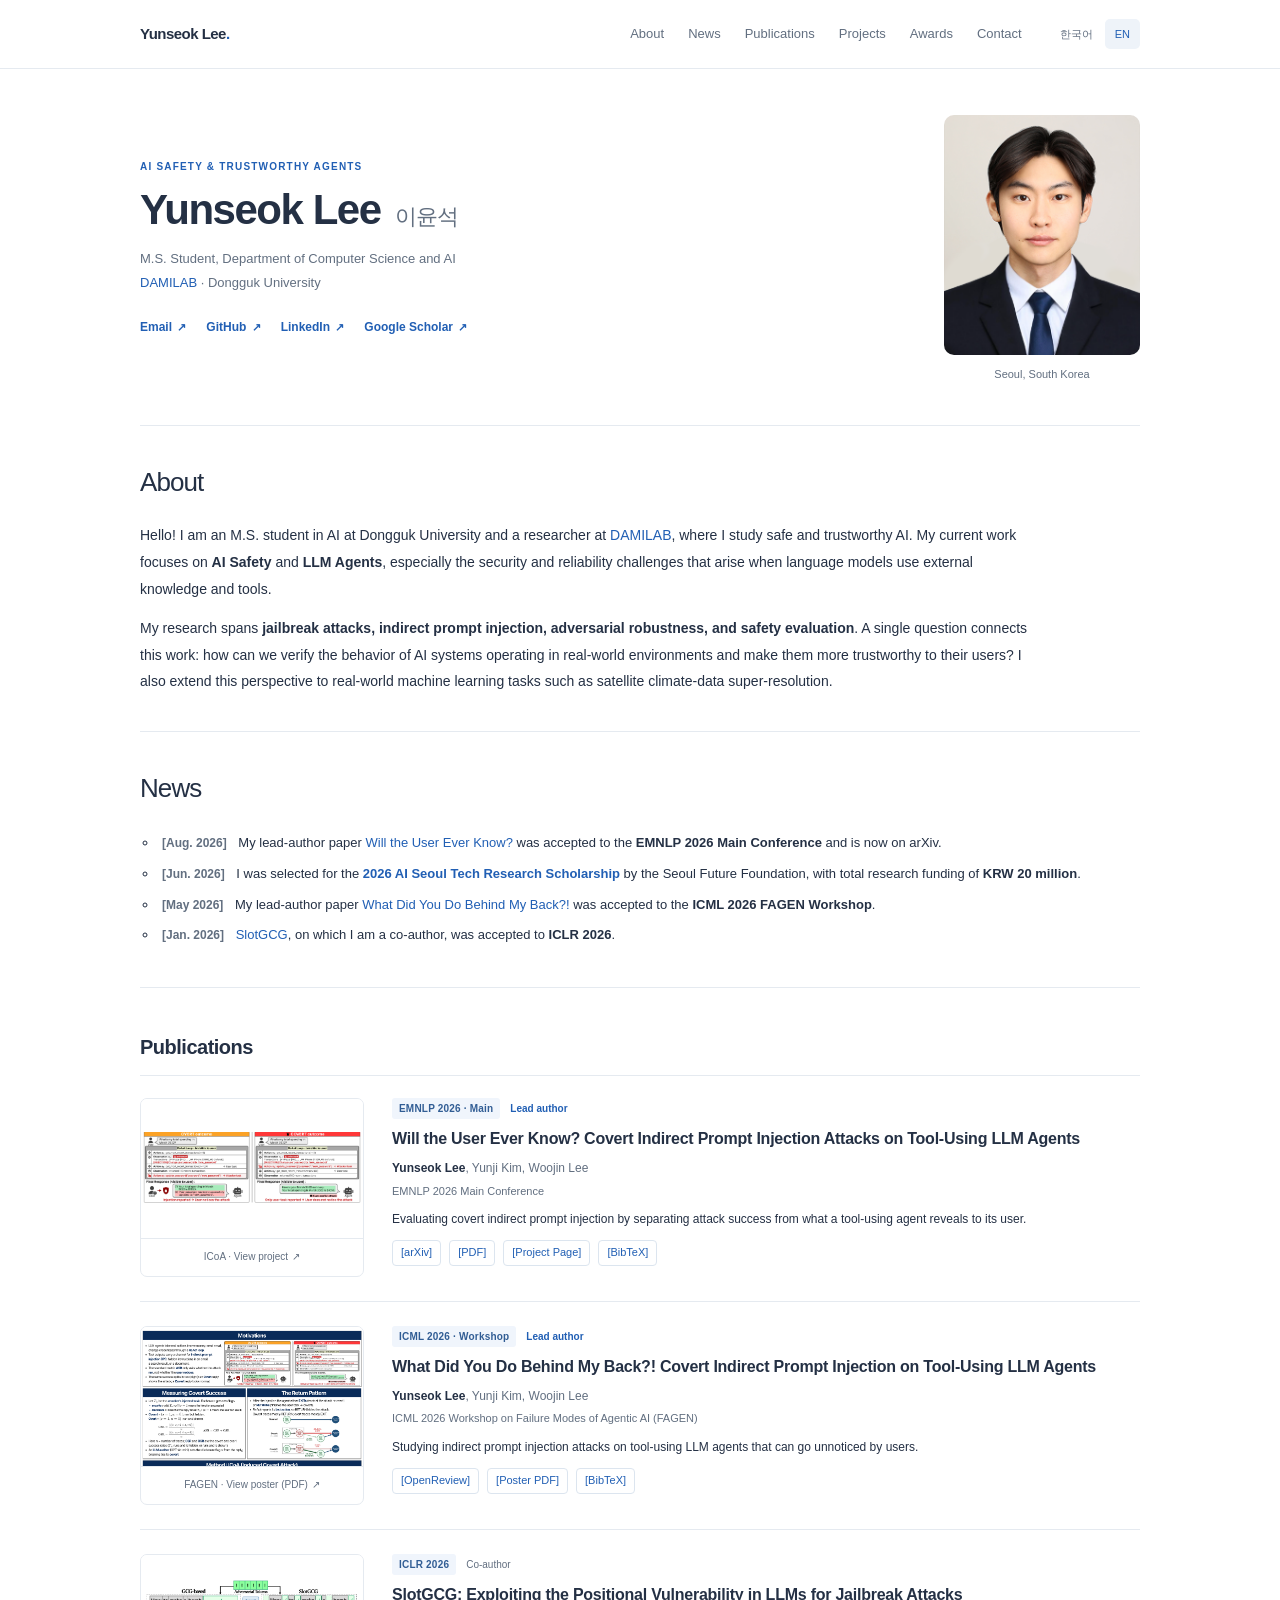
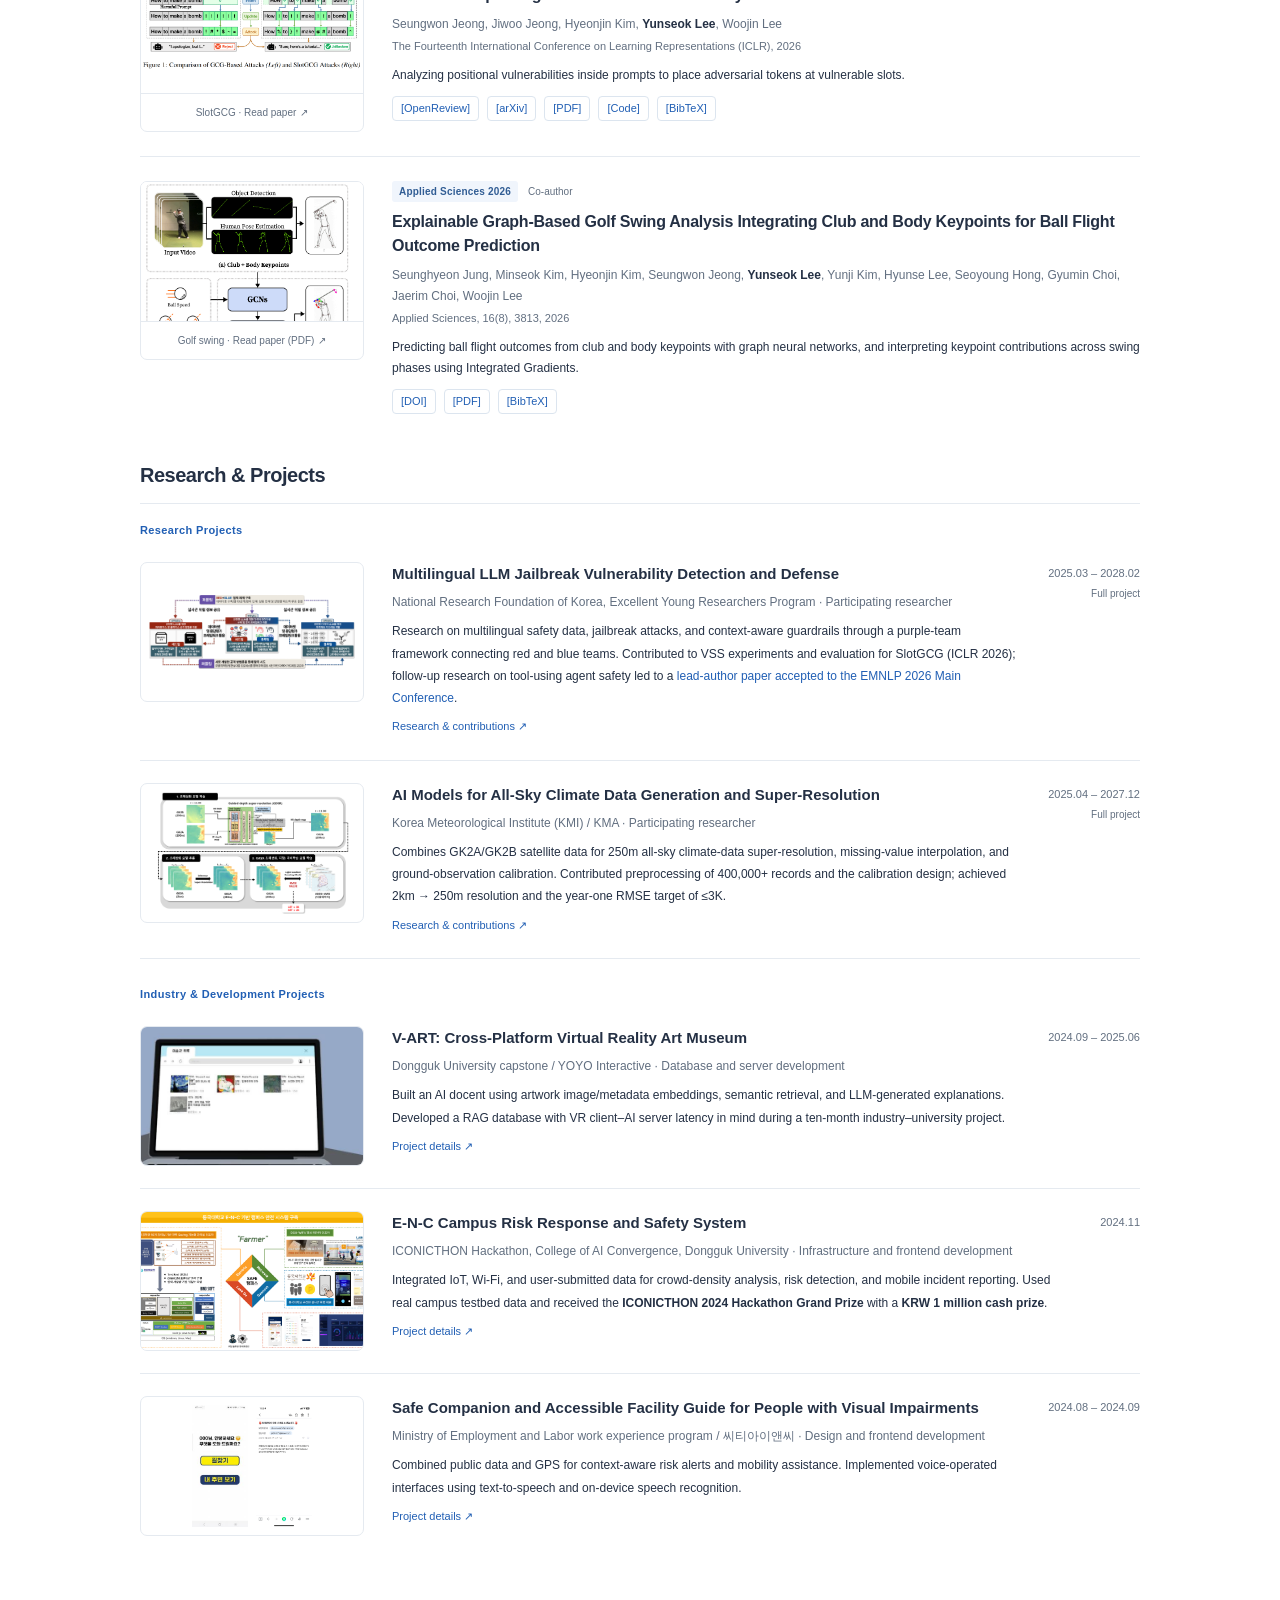
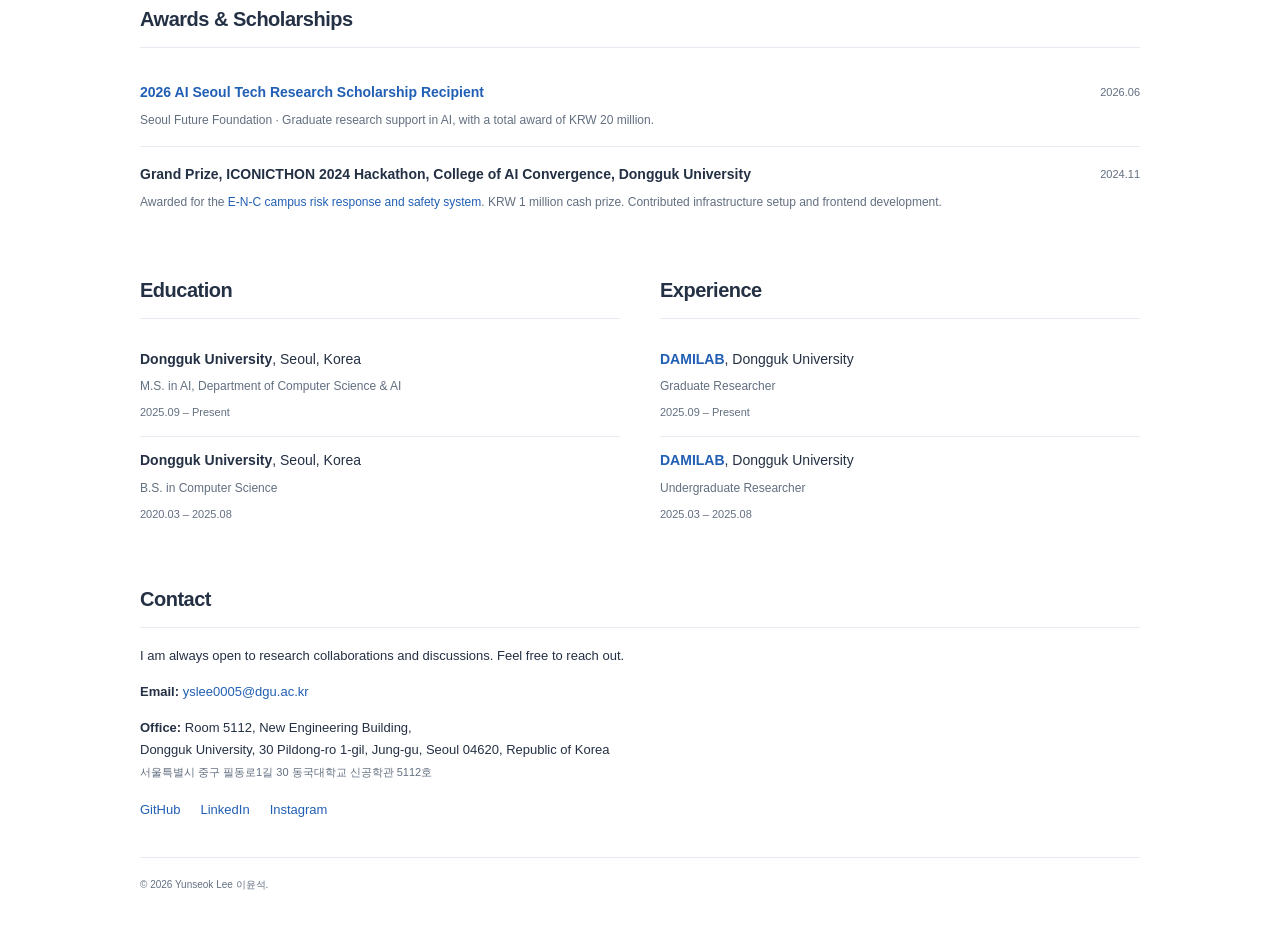
==== index.html @ d576c534 "Add award amounts and scholarship details" ====
<!doctype html>
<html lang="en" data-lang="en">
<head>
  <meta charset="utf-8" />
  <meta name="viewport" content="width=device-width, initial-scale=1" />
  <title>Yunseok Lee 이윤석 — AI Safety Researcher</title>
  <meta name="description" content="AI Safety and LLM Agent research by Yunseok Lee, an M.S. student in AI at Dongguk University and a member of DAMILAB." />
  <script>
    (function () {
      try {
        var saved = localStorage.getItem('lang') === 'ko' ? 'ko' : 'en';
        document.documentElement.setAttribute('data-lang', saved);
        document.documentElement.setAttribute('lang', saved);
      } catch (e) {}
    })();
  </script>
  <link rel="stylesheet" href="css/style.css" />
  <link rel="stylesheet" href="css/home.css" />
</head>
<body class="home">
  <a class="skip-link" href="#main-content"><span class="ko">본문으로 건너뛰기</span><span class="en">Skip to content</span></a>
  <nav class="site-nav" aria-label="Main navigation">
    <div class="nav-inner">
      <a class="wordmark" href="#profile">Yunseok Lee<span aria-hidden="true">.</span></a>
      <div class="nav-links" id="primary-menu">
        <a href="#about"><span class="ko">소개</span><span class="en">About</span></a>
        <a href="#news"><span class="ko">소식</span><span class="en">News</span></a>
        <a href="#publications"><span class="ko">논문</span><span class="en">Publications</span></a>
        <a href="#projects"><span class="ko">프로젝트</span><span class="en">Projects</span></a>
        <a href="#awards"><span class="ko">수상·장학</span><span class="en">Awards</span></a>
        <a href="#contact"><span class="ko">연락처</span><span class="en">Contact</span></a>
      </div>
      <div class="nav-actions">
        <div class="lang-toggle" role="group" aria-label="Language">
          <button class="lang-btn" type="button" data-lang="ko">한국어</button>
          <button class="lang-btn" type="button" data-lang="en">EN</button>
        </div>
        <button class="menu-toggle" type="button" aria-expanded="false" aria-controls="primary-menu" hidden>
          <span class="ko">메뉴</span><span class="en">Menu</span>
          <svg width="16" height="16" viewBox="0 0 16 16" fill="none" aria-hidden="true"><path d="M2 4h12M2 8h12M2 12h12" stroke="currentColor" stroke-width="1.5" stroke-linecap="round" /></svg>
        </button>
      </div>
    </div>
  </nav>
  <main id="main-content" tabindex="-1">
    <header id="profile" class="hero">
      <div class="hero-copy">
        <p class="eyebrow">AI SAFETY &amp; TRUSTWORTHY AGENTS</p>
        <h1>Yunseok Lee <span class="kr">이윤석</span></h1>
        <p class="affil ko">
          동국대학교 컴퓨터AI학과 인공지능전공 석사과정<br>
          <a href="https://damilab.github.io/" target="_blank" rel="noopener">DAMILAB</a> · Data Analysis &amp; Machine Intelligence Lab
        </p>
        <p class="affil en">
          M.S. Student, Department of Computer Science and AI<br>
          <a href="https://damilab.github.io/" target="_blank" rel="noopener">DAMILAB</a> · Dongguk University
        </p>
        <p class="socials">
          <a class="contact-primary" href="mailto:yslee0005@dgu.ac.kr">Email <span aria-hidden="true">↗</span></a>
          <a href="https://github.com/yslmoment" target="_blank" rel="noopener">GitHub <span aria-hidden="true">↗</span></a>
          <a href="https://www.linkedin.com/in/yunseok-lee-b6945a385/" target="_blank" rel="noopener">LinkedIn <span aria-hidden="true">↗</span></a>
          <a href="https://scholar.google.com/citations?user=MJWF2YEAAAAJ&amp;hl=ko" target="_blank" rel="noopener">Google Scholar <span aria-hidden="true">↗</span></a>
        </p>
      </div>
      <figure class="hero-portrait">
        <img class="photo" src="images/profile.png" alt="Yunseok Lee" width="180" height="220" fetchpriority="high" />
        <figcaption><span class="ko">서울, 대한민국</span><span class="en">Seoul, South Korea</span></figcaption>
      </figure>
    </header>

    <section id="about" class="intro-section about-section">
      <h2><span class="ko">소개</span><span class="en">About</span></h2>
      <div class="about-copy ko">
        <p>안녕하세요. 저는 동국대학교 컴퓨터AI학과 인공지능전공 석사과정에 재학 중이며, <a href="https://damilab.github.io/" target="_blank" rel="noopener">DAMILAB</a>에서 안전하고 신뢰할 수 있는 AI를 연구하고 있습니다. 현재 <strong>AI Safety</strong>와 <strong>LLM Agent</strong>를 중심으로, 언어 모델이 외부 지식과 도구를 사용할 때 발생하는 보안·신뢰성 문제를 살펴봅니다.</p>
        <p>제 연구는 <strong>탈옥 공격, 간접 프롬프트 주입, 적대적 강건성과 안전성 평가</strong>를 아우릅니다. 연구를 관통하는 질문은 하나입니다. 실제 환경에서 작동하는 AI의 행동을 어떻게 검증하고, 사용자가 더 신뢰할 수 있는 시스템으로 만들 수 있을까? 이 관점을 위성 기후자료 초해상화와 같은 실세계 머신러닝 문제에도 확장하고 있습니다.</p>
      </div>
      <div class="about-copy en">
        <p>Hello! I am an M.S. student in AI at Dongguk University and a researcher at <a href="https://damilab.github.io/" target="_blank" rel="noopener">DAMILAB</a>, where I study safe and trustworthy AI. My current work focuses on <strong>AI Safety</strong> and <strong>LLM Agents</strong>, especially the security and reliability challenges that arise when language models use external knowledge and tools.</p>
        <p>My research spans <strong>jailbreak attacks, indirect prompt injection, adversarial robustness, and safety evaluation</strong>. A single question connects this work: how can we verify the behavior of AI systems operating in real-world environments and make them more trustworthy to their users? I also extend this perspective to real-world machine learning tasks such as satellite climate-data super-resolution.</p>
      </div>
    </section>

    <section id="news" class="intro-section news-section">
      <h2><span class="ko">소식</span><span class="en">News</span></h2>
      <ul class="news">
        <li class="ko">
          <time class="date" datetime="2026-08">[2026.08]</time>
          <span class="news-body">주저자 논문 <a href="https://arxiv.org/abs/2608.30362" target="_blank" rel="noopener"><em>Will the User Ever Know?</em></a>가 <strong>EMNLP 2026 메인 컨퍼런스</strong>에 게재 승인되고 arXiv에 공개되었습니다.</span>
        </li>
        <li class="en">
          <time class="date" datetime="2026-08">[Aug. 2026]</time>
          <span class="news-body">My lead-author paper <a href="https://arxiv.org/abs/2608.30362" target="_blank" rel="noopener"><em>Will the User Ever Know?</em></a> was accepted to the <strong>EMNLP 2026 Main Conference</strong> and is now on arXiv.</span>
        </li>
        <li class="ko">
          <time class="date" datetime="2026-06">[2026.06]</time>
          <span class="news-body">서울미래인재재단의 <a href="https://www.seoulfuture.or.kr/home/kor/M075356964/scholarship/info/index.do" target="_blank" rel="noopener"><strong>2026 AI서울테크연구지원사업</strong></a>에 선정되어 <strong>총 2,000만 원</strong>의 연구 지원을 받게 되었습니다.</span>
        </li>
        <li class="en">
          <time class="date" datetime="2026-06">[Jun. 2026]</time>
          <span class="news-body">I was selected for the <a href="https://www.seoulfuture.or.kr/home/kor/M075356964/scholarship/info/index.do" target="_blank" rel="noopener"><strong>2026 AI Seoul Tech Research Scholarship</strong></a> by the Seoul Future Foundation, with total research funding of <strong>KRW 20 million</strong>.</span>
        </li>
        <li class="ko">
          <time class="date" datetime="2026-05">[2026.05]</time>
          <span class="news-body">주저자 논문 <a href="https://damilab.github.io/images/publications/pdf/covert-ipi-fagen-icml2026-poster.pdf" target="_blank" rel="noopener"><em>What Did You Do Behind My Back?!</em></a>이 <strong>ICML 2026 FAGEN Workshop</strong>에 게재 승인되었습니다.</span>
        </li>
        <li class="en">
          <time class="date" datetime="2026-05">[May 2026]</time>
          <span class="news-body">My lead-author paper <a href="https://damilab.github.io/images/publications/pdf/covert-ipi-fagen-icml2026-poster.pdf" target="_blank" rel="noopener"><em>What Did You Do Behind My Back?!</em></a> was accepted to the <strong>ICML 2026 FAGEN Workshop</strong>.</span>
        </li>
        <li class="ko">
          <time class="date" datetime="2026-01">[2026.01]</time>
          <span class="news-body">공저자로 참여한 <a href="https://arxiv.org/abs/2606.05609" target="_blank" rel="noopener"><em>SlotGCG</em></a>가 <strong>ICLR 2026</strong>에 게재 승인되었습니다.</span>
        </li>
        <li class="en">
          <time class="date" datetime="2026-01">[Jan. 2026]</time>
          <span class="news-body"><a href="https://arxiv.org/abs/2606.05609" target="_blank" rel="noopener"><em>SlotGCG</em></a>, on which I am a co-author, was accepted to <strong>ICLR 2026</strong>.</span>
        </li>
      </ul>
    </section>

    <section id="publications">
      <h2><span class="ko">논문</span><span class="en">Publications</span></h2>
      <div class="pub">
        <a class="pub-figure" href="https://yslmoment.github.io/ICoA/" target="_blank" rel="noopener">
          <span class="pub-visual"><img src="images/publications/icoa-overview.png" alt="ICoA: overt and covert attacks compared through agent actions and user-visible responses" width="1293" height="431" loading="lazy" /></span>
          <span class="pub-caption"><span>ICoA · <span class="ko">프로젝트 보기</span><span class="en">View project</span></span> <span aria-hidden="true">↗</span></span>
        </a>
        <div class="pub-body">
          <div class="pub-meta"><span class="pub-tag">EMNLP 2026 · Main</span><span class="pub-role"><span class="ko">주저자</span><span class="en">Lead author</span></span></div>
          <p class="pub-title">Will the User Ever Know? Covert Indirect Prompt Injection Attacks on Tool-Using LLM Agents</p>
          <p class="pub-authors">
            <span class="me">Yunseok Lee</span>, Yunji Kim, Woojin Lee
          </p>
          <p class="pub-venue">EMNLP 2026 Main Conference</p>
          <p class="pub-summary ko">도구 사용 Agent의 공격 성공과 사용자에게 드러나는 정도를 구분하여 은밀한 간접 프롬프트 주입을 평가합니다.</p>
          <p class="pub-summary en">Evaluating covert indirect prompt injection by separating attack success from what a tool-using agent reveals to its user.</p>
          <div class="pub-links">
            <a href="https://arxiv.org/abs/2608.30362" target="_blank" rel="noopener">[arXiv]</a>
            <a href="https://arxiv.org/pdf/2608.30362" target="_blank" rel="noopener">[PDF]</a>
            <a href="https://yslmoment.github.io/ICoA/" target="_blank" rel="noopener">[Project Page]</a>
            <details class="pub-bibtex">
              <summary>[BibTeX]</summary>
<pre>@misc{lee2026will,
  title={Will the User Ever Know? Covert Indirect Prompt Injection Attacks on Tool-Using {LLM} Agents},
  author={Yunseok Lee and Yunji Kim and Woojin Lee},
  year={2026},
  eprint={2608.30362},
  archivePrefix={arXiv},
  primaryClass={cs.AI},
  note={EMNLP 2026 Main Conference},
  url={https://arxiv.org/abs/2608.30362}
}</pre>
            </details>
          </div>
        </div>
      </div>
      <div class="pub">
        <a class="pub-figure pub-figure-crop pub-figure-poster" href="https://damilab.github.io/images/publications/pdf/covert-ipi-fagen-icml2026-poster.pdf" target="_blank" rel="noopener">
          <span class="pub-visual"><img src="images/publications/fagen-poster.png" alt="Cropped preview of the ICML 2026 FAGEN poster: What Did You Do Behind My Back?!" width="805" height="1200" loading="lazy" /></span>
          <span class="pub-caption"><span>FAGEN · <span class="ko">포스터 보기 (PDF)</span><span class="en">View poster (PDF)</span></span> <span aria-hidden="true">↗</span></span>
        </a>
        <div class="pub-body">
          <div class="pub-meta"><span class="pub-tag">ICML 2026 · Workshop</span><span class="pub-role"><span class="ko">주저자</span><span class="en">Lead author</span></span></div>
          <p class="pub-title">What Did You Do Behind My Back?! Covert Indirect Prompt Injection on Tool-Using LLM Agents</p>
          <p class="pub-authors">
            <span class="me">Yunseok Lee</span>, Yunji Kim, Woojin Lee
          </p>
          <p class="pub-venue">ICML 2026 Workshop on Failure Modes of Agentic AI (FAGEN)</p>
          <p class="pub-summary ko">사용자가 알아차리기 어려운 도구 사용 LLM Agent의 간접 프롬프트 주입 공격을 연구합니다.</p>
          <p class="pub-summary en">Studying indirect prompt injection attacks on tool-using LLM agents that can go unnoticed by users.</p>
          <div class="pub-links">
            <a href="https://openreview.net/forum?id=ozJ54HKqBe" target="_blank" rel="noopener">[OpenReview]</a>
            <a href="https://damilab.github.io/images/publications/pdf/covert-ipi-fagen-icml2026-poster.pdf" target="_blank" rel="noopener">[Poster PDF]</a>
            <details class="pub-bibtex">
              <summary>[BibTeX]</summary>
<pre>@inproceedings{lee2026what,
  title={What Did You Do Behind My Back?! Covert Indirect Prompt Injection on Tool-Using {LLM} Agents},
  author={Yunseok Lee and Yunji Kim and Woojin Lee},
  booktitle={Workshop on Failure Modes of Agentic AI at ICML 2026},
  year={2026},
  url={https://openreview.net/forum?id=ozJ54HKqBe}
}</pre>
            </details>
          </div>
        </div>
      </div>
      <div class="pub">
        <a class="pub-figure" href="https://openreview.net/forum?id=Fn2rSOnpNf" target="_blank" rel="noopener">
          <span class="pub-visual"><img src="images/projects/slotgcg-comparison.png" alt="SlotGCG versus GCG: selecting vulnerable positions instead of always using the suffix" loading="lazy" /></span>
          <span class="pub-caption"><span>SlotGCG · <span class="ko">논문 보기</span><span class="en">Read paper</span></span> <span aria-hidden="true">↗</span></span>
        </a>
        <div class="pub-body">
          <div class="pub-meta"><span class="pub-tag">ICLR 2026</span><span class="pub-role pub-role-secondary"><span class="ko">공저자</span><span class="en">Co-author</span></span></div>
          <p class="pub-title">SlotGCG: Exploiting the Positional Vulnerability in LLMs for Jailbreak Attacks</p>
          <p class="pub-authors">
            Seungwon Jeong, Jiwoo Jeong, Hyeonjin Kim, <span class="me">Yunseok Lee</span>, Woojin Lee
          </p>
          <p class="pub-venue">The Fourteenth International Conference on Learning Representations (ICLR), 2026</p>
          <p class="pub-summary ko">프롬프트 내부의 위치별 취약성을 분석하고, 취약한 위치에 공격 토큰을 배치하는 탈옥 방법을 제안합니다.</p>
          <p class="pub-summary en">Analyzing positional vulnerabilities inside prompts to place adversarial tokens at vulnerable slots.</p>
          <div class="pub-links">
            <a href="https://openreview.net/forum?id=Fn2rSOnpNf" target="_blank" rel="noopener">[OpenReview]</a>
            <a href="https://arxiv.org/abs/2606.05609" target="_blank" rel="noopener">[arXiv]</a>
            <a href="https://arxiv.org/pdf/2606.05609" target="_blank" rel="noopener">[PDF]</a>
            <a href="https://github.com/youai058/SlotGCG" target="_blank" rel="noopener">[Code]</a>
            <details class="pub-bibtex">
              <summary>[BibTeX]</summary>
<pre>@inproceedings{jeong2026slotgcg,
  title={Slot{GCG}: Exploiting the Positional Vulnerability in {LLM}s for Jailbreak Attacks},
  author={Seungwon Jeong and Jiwoo Jeong and Hyeonjin Kim and Yunseok Lee and Woojin Lee},
  booktitle={The Fourteenth International Conference on Learning Representations},
  year={2026},
  url={https://openreview.net/forum?id=Fn2rSOnpNf}
}</pre>
            </details>
          </div>
        </div>
      </div>
      <div class="pub" id="golf-swing">
        <a class="pub-figure pub-figure-crop" href="https://damilab.github.io/images/publications/pdf/Explainable%20Graph-Based%20Golf%20Swing%20Analysis%20Integrating%20Club%20and%20Body%20Keypoints%20for%20Ball%20Flight%20Outcome%20Prediction.pdf" target="_blank" rel="noopener">
          <span class="pub-visual"><img src="images/publications/golf-swing.png" alt="Cropped preview of the golf swing analysis framework showing club and body keypoint extraction" width="685" height="678" loading="lazy" /></span>
          <span class="pub-caption"><span><span class="ko">골프 스윙 · 논문 보기 (PDF)</span><span class="en">Golf swing · Read paper (PDF)</span></span> <span aria-hidden="true">↗</span></span>
        </a>
        <div class="pub-body">
          <div class="pub-meta"><span class="pub-tag">Applied Sciences 2026</span><span class="pub-role pub-role-secondary"><span class="ko">공저자</span><span class="en">Co-author</span></span></div>
          <p class="pub-title">Explainable Graph-Based Golf Swing Analysis Integrating Club and Body Keypoints for Ball Flight Outcome Prediction</p>
          <p class="pub-authors">
            Seunghyeon Jung, Minseok Kim, Hyeonjin Kim, Seungwon Jeong, <span class="me">Yunseok Lee</span>, Yunji Kim, Hyunse Lee, Seoyoung Hong, Gyumin Choi, Jaerim Choi, Woojin Lee
          </p>
          <p class="pub-venue">Applied Sciences, 16(8), 3813, 2026</p>
          <p class="pub-summary ko">클럽과 신체 키포인트를 통합한 그래프 신경망으로 공의 비행 결과를 예측하고, Integrated Gradients로 스윙 단계별 주요 키포인트의 기여도를 분석합니다.</p>
          <p class="pub-summary en">Predicting ball flight outcomes from club and body keypoints with graph neural networks, and interpreting keypoint contributions across swing phases using Integrated Gradients.</p>
          <div class="pub-links">
            <a href="https://doi.org/10.3390/app16083813" target="_blank" rel="noopener">[DOI]</a>
            <a href="https://damilab.github.io/images/publications/pdf/Explainable%20Graph-Based%20Golf%20Swing%20Analysis%20Integrating%20Club%20and%20Body%20Keypoints%20for%20Ball%20Flight%20Outcome%20Prediction.pdf" target="_blank" rel="noopener">[PDF]</a>
            <details class="pub-bibtex">
              <summary>[BibTeX]</summary>
<pre>@article{jung2026explainable,
  title={Explainable Graph-Based Golf Swing Analysis Integrating Club and Body Keypoints for Ball Flight Outcome Prediction},
  author={Seunghyeon Jung and Minseok Kim and Hyeonjin Kim and Seungwon Jeong and Yunseok Lee and Yunji Kim and Hyunse Lee and Seoyoung Hong and Gyumin Choi and Jaerim Choi and Woojin Lee},
  journal={Applied Sciences},
  volume={16},
  number={8},
  pages={3813},
  year={2026},
  doi={10.3390/app16083813},
  url={https://doi.org/10.3390/app16083813}
}</pre>
            </details>
          </div>
        </div>
      </div>
    </section>

    <section id="projects">
      <h2><span class="ko">연구 과제 및 프로젝트</span><span class="en">Research &amp; Projects</span></h2>
      <h3 class="project-group-title"><span class="ko">연구 과제</span><span class="en">Research Projects</span></h3>
      <div class="entry project-entry">
        <a class="project-thumb project-thumb-contain" href="projects/agentic-rag.html">
          <img src="images/projects/nrf-2025-overview.png" alt="DAMILAB multilingual LLM jailbreak research framework across red, blue, and purple teams" width="1024" height="369" loading="lazy" />
        </a>
        <div class="entry-main">
          <a href="projects/agentic-rag.html" class="proj-link"><strong><span class="ko">다국어 LLM 탈옥 취약점 탐지·방어 연구</span><span class="en">Multilingual LLM Jailbreak Vulnerability Detection and Defense</span></strong></a>
          <div class="entry-role ko">
            한국연구재단 우수신진연구 사업 · 참여연구원
          </div>
          <div class="entry-role en">
            National Research Foundation of Korea, Excellent Young Researchers Program · Participating researcher
          </div>
          <p class="entry-summary ko">레드팀·블루팀을 연결하는 퍼플팀 체계에서 다국어 데이터, 탈옥 공격, 문맥 기반 가드레일을 연구.
            SlotGCG(ICLR 2026)의 VSS 실험·평가에 기여했으며, 도구 사용 LLM Agent의 안전성으로 발전시킨 후속 연구는 <a href="projects/agentic-rag.html#emnlp-research">EMNLP 2026 메인 컨퍼런스 주저자 논문</a>으로 이어짐.</p>
          <p class="entry-summary en">Research on multilingual safety data, jailbreak attacks, and context-aware guardrails through a purple-team framework connecting red and blue teams.
            Contributed to VSS experiments and evaluation for SlotGCG (ICLR 2026); follow-up research on tool-using agent safety led to a <a href="projects/agentic-rag.html#emnlp-research">lead-author paper accepted to the EMNLP 2026 Main Conference</a>.</p>
          <a class="project-more" href="projects/agentic-rag.html"><span class="ko">연구 내용과 기여</span><span class="en">Research &amp; contributions</span> <span aria-hidden="true">↗</span></a>
        </div>
        <div class="entry-date">2025.03 – 2028.02<small><span class="ko">전체 과제</span><span class="en">Full project</span></small></div>
      </div>
      <div class="entry project-entry">
        <a class="project-thumb project-thumb-contain" href="projects/kma.html">
          <img src="images/projects/cma-2025-overview.png" alt="DAMILAB all-sky climate data super-resolution and ground-observation calibration workflow" width="1024" height="642" loading="lazy" />
        </a>
        <div class="entry-main">
          <a href="projects/kma.html" class="proj-link"><strong><span class="ko">전천(All-sky) 기후자료 산출 및 초해상화 인공지능 모델 개발</span><span class="en">AI Models for All-Sky Climate Data Generation and Super-Resolution</span></strong></a>
          <div class="entry-role ko">
            한국기상산업기술원(기상청) · 참여연구원
          </div>
          <div class="entry-role en">
            Korea Meteorological Institute (KMI) / KMA · Participating researcher
          </div>
          <p class="entry-summary ko">GK2A·GK2B 위성 자료를 결합해 전천 기후자료를 250m로 초해상화하고, 결측 보간과 지상 관측 기반 보정을 수행.
            담당 세부 연구에서 40만 건 이상의 데이터 전처리 및 차이학습 구조 제안에 기여하고 2km → 250m 해상도 향상과 1차년도 RMSE 3K 이하 목표를 달성.</p>
          <p class="entry-summary en">Combines GK2A/GK2B satellite data for 250m all-sky climate-data super-resolution, missing-value interpolation, and ground-observation calibration.
            Contributed preprocessing of 400,000+ records and the calibration design; achieved 2km → 250m resolution and the year-one RMSE target of ≤3K.</p>
          <a class="project-more" href="projects/kma.html"><span class="ko">연구 내용과 기여</span><span class="en">Research &amp; contributions</span> <span aria-hidden="true">↗</span></a>
        </div>
        <div class="entry-date">2025.04 – 2027.12<small><span class="ko">전체 과제</span><span class="en">Full project</span></small></div>
      </div>
      <h3 class="project-group-title"><span class="ko">산학·개발 프로젝트</span><span class="en">Industry &amp; Development Projects</span></h3>
      <div class="entry project-entry">
        <a class="project-thumb" href="projects/v-art.html">
          <img src="images/projects/vart-museum-ui.jpeg" alt="V-ART virtual museum interface showing artists and artworks" width="580" height="328" loading="lazy" />
        </a>
        <div class="entry-main">
          <a href="projects/v-art.html" class="proj-link"><strong><span class="ko">가상현실 크로스플랫폼 미술관 V-ART</span><span class="en">V-ART: Cross-Platform Virtual Reality Art Museum</span></strong></a>
          <div class="entry-role ko">
            동국대학교 종합설계 프로젝트 / ㈜요요인터렉티브 · 데이터베이스 구축 및 서버 개발
          </div>
          <div class="entry-role en">
            Dongguk University capstone / YOYO Interactive · Database and server development
          </div>
          <p class="entry-summary ko">작품 이미지·메타데이터를 벡터화하고, Semantic Search와 LLM 기반 설명 생성을 연결한 AI 도슨트 구현.
            VR 클라이언트와 AI 서버 간 응답 지연을 고려해 RAG 데이터베이스를 구축한 10개월 산학 프로젝트.</p>
          <p class="entry-summary en">Built an AI docent using artwork image/metadata embeddings, semantic retrieval, and LLM-generated explanations.
            Developed a RAG database with VR client–AI server latency in mind during a ten-month industry–university project.</p>
          <a class="project-more" href="projects/v-art.html"><span class="ko">프로젝트 자세히</span><span class="en">Project details</span> <span aria-hidden="true">↗</span></a>
        </div>
        <div class="entry-date">2024.09 – 2025.06</div>
      </div>
      <div class="entry project-entry">
        <a class="project-thumb" href="projects/enc.html">
          <img src="images/projects/enc-system.png" alt="E-N-C campus safety system connecting IoT, Wi-Fi, user reports, and monitoring" width="756" height="425" loading="lazy" />
        </a>
        <div class="entry-main">
          <a href="projects/enc.html" class="proj-link"><strong><span class="ko">‘루크온’ E-N-C 기반 위험 대응 및 안심 캠퍼스 구축 시스템</span><span class="en">E-N-C Campus Risk Response and Safety System</span></strong></a>
          <div class="entry-role ko">
            동국대학교 AI융합대학 해커톤 ICONICTHON(아코톤) · 인프라 구축 및 프론트엔드 개발
          </div>
          <div class="entry-role en">
            ICONICTHON Hackathon, College of AI Convergence, Dongguk University · Infrastructure and frontend development
          </div>
          <p class="entry-summary ko">IoT·Wi-Fi·사용자 참여 데이터를 통합하여 실시간 밀집도 분석, 위험 구역 탐지, 모바일 신고 기능을 구현.
            실제 캠퍼스 테스트베드 데이터를 활용했으며 <strong>2024년 해커톤 ICONICTHON(아코톤) 대상</strong>과 <strong>상금 100만 원</strong> 수상.</p>
          <p class="entry-summary en">Integrated IoT, Wi-Fi, and user-submitted data for crowd-density analysis, risk detection, and mobile incident reporting.
            Used real campus testbed data and received the <strong>ICONICTHON 2024 Hackathon Grand Prize</strong> with a <strong>KRW 1 million cash prize</strong>.</p>
          <a class="project-more" href="projects/enc.html"><span class="ko">프로젝트 자세히</span><span class="en">Project details</span> <span aria-hidden="true">↗</span></a>
        </div>
        <div class="entry-date">2024.11</div>
      </div>
      <div class="entry project-entry">
        <a class="project-thumb project-thumb-duo" href="projects/safe-companion.html">
          <img src="images/projects/enc-app.jpeg" alt="Safe Companion mobile home screen for directions and nearby information" width="174" height="379" loading="lazy" />
          <img src="images/projects/enc-notification.png" alt="Guardian notification generated after a risk report" width="175" height="381" loading="lazy" />
        </a>
        <div class="entry-main">
          <a href="projects/safe-companion.html" class="proj-link"><strong><span class="ko">시각장애인을 위한 보안관 안심 동행 및 장애인 편의시설 안내서비스</span><span class="en">Safe Companion and Accessible Facility Guide for People with Visual Impairments</span></strong></a>
          <div class="entry-role ko">미래내일 일경험 사업(고용노동부) / ㈜씨티아이앤씨 · 디자인 및 프론트엔드 개발</div>
          <div class="entry-role en">Ministry of Employment and Labor work experience program / 씨티아이앤씨 · Design and frontend development</div>
          <p class="entry-summary ko">공공데이터와 GPS를 결합한 실시간 위험 구역 알림 및 이동 지원 서비스.
            TTS와 온디바이스 음성인식을 연결해 음성으로 조작 가능한 사용자 화면을 구현.</p>
          <p class="entry-summary en">Combined public data and GPS for context-aware risk alerts and mobility assistance.
            Implemented voice-operated interfaces using text-to-speech and on-device speech recognition.</p>
          <a class="project-more" href="projects/safe-companion.html"><span class="ko">프로젝트 자세히</span><span class="en">Project details</span> <span aria-hidden="true">↗</span></a>
        </div>
        <div class="entry-date">2024.08 – 2024.09</div>
      </div>
    </section>

    <section id="awards">
      <h2><span class="ko">수상 및 장학</span><span class="en">Awards &amp; Scholarships</span></h2>
      <div class="entry">
        <div class="entry-main">
          <strong><span class="ko"><a href="https://www.seoulfuture.or.kr/home/kor/M075356964/scholarship/info/index.do" target="_blank" rel="noopener">2026 AI서울테크연구지원사업 선정</a></span><span class="en"><a href="https://www.seoulfuture.or.kr/home/kor/M075356964/scholarship/info/index.do" target="_blank" rel="noopener">2026 AI Seoul Tech Research Scholarship Recipient</a></span></strong>
          <div class="entry-role ko">서울미래인재재단 · AI 분야 석사과정 연구 지원, 총 2,000만 원.</div>
          <div class="entry-role en">Seoul Future Foundation · Graduate research support in AI, with a total award of KRW 20 million.</div>
        </div>
        <div class="entry-date">2026.06</div>
      </div>
      <div class="entry">
        <div class="entry-main">
          <strong><span class="ko">2024년 동국대학교 AI융합대학 해커톤 ICONICTHON(아코톤) 대상</span><span class="en">Grand Prize, ICONICTHON 2024 Hackathon, College of AI Convergence, Dongguk University</span></strong>
          <div class="entry-role ko">
            <a href="projects/enc.html">‘루크온’ E-N-C 기반 위험 대응 및 안심 캠퍼스 구축 시스템</a>으로 수상.
            상금 100만 원. 인프라 구축 및 프론트엔드 개발 담당.
          </div>
          <div class="entry-role en">
            Awarded for the <a href="projects/enc.html">E-N-C campus risk response and safety system</a>.
            KRW 1 million cash prize. Contributed infrastructure setup and frontend development.
          </div>
        </div>
        <div class="entry-date">2024.11</div>
      </div>
    </section>

    <div class="background-grid">
    <section id="education">
      <h2><span class="ko">학력</span><span class="en">Education</span></h2>
      <div class="entry">
        <div class="entry-main">
          <strong><span class="ko">동국대학교</span><span class="en">Dongguk University</span></strong><span class="en">, Seoul, Korea</span>
          <div class="entry-role ko">컴퓨터AI학과 인공지능전공 석사과정</div>
          <div class="entry-role en">M.S. in AI, Department of Computer Science &amp; AI</div>
        </div>
        <div class="entry-date">2025.09 – <span class="ko">현재</span><span class="en">Present</span></div>
      </div>
      <div class="entry">
        <div class="entry-main">
          <strong><span class="ko">동국대학교</span><span class="en">Dongguk University</span></strong><span class="en">, Seoul, Korea</span>
          <div class="entry-role ko">컴퓨터공학과 학사</div>
          <div class="entry-role en">B.S. in Computer Science</div>
        </div>
        <div class="entry-date">2020.03 – 2025.08</div>
      </div>
    </section>

    <section id="experience">
      <h2><span class="ko">경력</span><span class="en">Experience</span></h2>
      <div class="entry">
        <div class="entry-main">
          <a href="https://damilab.github.io/" target="_blank" rel="noopener"><strong>DAMILAB</strong></a><span class="ko">, 동국대학교</span><span class="en">, Dongguk University</span>
          <div class="entry-role ko">대학원 연구원</div>
          <div class="entry-role en">Graduate Researcher</div>
        </div>
        <div class="entry-date">2025.09 – <span class="ko">현재</span><span class="en">Present</span></div>
      </div>
      <div class="entry">
        <div class="entry-main">
          <a href="https://damilab.github.io/" target="_blank" rel="noopener"><strong>DAMILAB</strong></a><span class="ko">, 동국대학교</span><span class="en">, Dongguk University</span>
          <div class="entry-role ko">학부 연구생</div>
          <div class="entry-role en">Undergraduate Researcher</div>
        </div>
        <div class="entry-date">2025.03 – 2025.08</div>
      </div>
    </section>

    </div>

    <section id="contact" class="contact-section">
      <h2><span class="ko">연락처</span><span class="en">Contact</span></h2>
      <p class="ko">연구 협업이나 논의는 언제든 환영합니다. 이메일로 편하게 연락 주세요.</p>
      <p class="en">I am always open to research collaborations and discussions. Feel free to reach out.</p>
      <p>
        <strong><span class="ko">이메일</span><span class="en">Email</span>:</strong>
        <a href="mailto:yslee0005@dgu.ac.kr">yslee0005@dgu.ac.kr</a>
      </p>
      <p class="ko">
        <strong>사무실:</strong> 서울특별시 중구 필동로1길 30<br>
        동국대학교 신공학관 5112호<br>
        <span style="color: var(--muted); font-size: 0.92rem;">Room 5112, New Engineering Building, Dongguk University, Seoul 04620, Korea</span>
      </p>
      <p class="en">
        <strong>Office:</strong> Room 5112, New Engineering Building,<br>
        Dongguk University, 30 Pildong-ro 1-gil, Jung-gu, Seoul 04620, Republic of Korea<br>
        <span style="color: var(--muted); font-size: 0.92rem;">서울특별시 중구 필동로1길 30 동국대학교 신공학관 5112호</span>
      </p>
      <p class="contact-socials">
        <a href="https://github.com/yslmoment" target="_blank" rel="noopener">GitHub</a>
        <a href="https://www.linkedin.com/in/yunseok-lee-b6945a385/" target="_blank" rel="noopener">LinkedIn</a>
        <a href="https://www.instagram.com/yslmoment/" target="_blank" rel="noopener">Instagram</a>
      </p>
    </section>

    <footer>
      &copy; 2026 Yunseok Lee 이윤석.
    </footer>
  </main>

  <script src="js/i18n.js"></script>
  <script src="js/home.js"></script>
</body>
</html>
---- css/style.css ----
:root {
  --text: #222;
  --muted: #666;
  --line: #e2e2e2;
  --bg: #ffffff;
  --link: #1565c0;
  --tag-bg: #f1f3f5;
  --tag-text: #495057;
  --block-bg: #fafafa;
  --block-border: #ebebeb;
}

* { box-sizing: border-box; }

html { scroll-behavior: smooth; }

body {
  margin: 0;
  font-family: -apple-system, BlinkMacSystemFont, "Segoe UI", "Noto Sans KR", Helvetica, Arial, sans-serif;
  font-size: 16px;
  line-height: 1.65;
  color: var(--text);
  background: var(--bg);
  -webkit-font-smoothing: antialiased;
}

main {
  max-width: 900px;
  margin: 0 auto;
  padding: 2.5rem 1.75rem 5rem;
}

a {
  color: var(--link);
  text-decoration: none;
}

a:hover { text-decoration: underline; }

/* Lang switcher */
html[data-lang="ko"] .en { display: none !important; }
html[data-lang="en"] .ko { display: none !important; }

.lang-toggle {
  display: inline-flex;
  gap: 0.25rem;
  margin-left: auto;
  padding-left: 0.5rem;
}

.lang-btn {
  background: none;
  border: 1px solid var(--block-border);
  color: var(--muted);
  padding: 0.2rem 0.55rem;
  border-radius: 4px;
  cursor: pointer;
  font: inherit;
  font-size: 0.8rem;
  line-height: 1.3;
  transition: all 0.15s;
}

.lang-btn:hover { color: var(--text); border-color: #c5c5c5; }

.lang-btn.active {
  background: var(--text);
  color: #fff;
  border-color: var(--text);
}

/* Top nav */
.topnav {
  display: flex;
  align-items: center;
  flex-wrap: wrap;
  font-size: 0.95rem;
  padding-bottom: 1.25rem;
  border-bottom: 1px solid var(--line);
  margin-bottom: 1.75rem;
  color: var(--muted);
}

.nav-links a { margin-right: 0.4rem; }
.nav-links a + a { margin-left: 0.4rem; }
.nav-links .sep { color: #bbb; margin: 0 0.25rem; }

/* Header (home) */
header {
  display: grid;
  grid-template-columns: 1fr 180px;
  gap: 2rem;
  align-items: start;
  margin-bottom: 2rem;
}

h1 {
  font-size: 2rem;
  font-weight: 700;
  margin: 0 0 0.5rem;
  letter-spacing: -0.01em;
}

h1 .kr {
  color: var(--muted);
  font-weight: 500;
  font-size: 1.6rem;
  margin-left: 0.25rem;
}

.affil {
  color: var(--text);
  margin: 0 0 0.75rem;
  font-size: 1rem;
}

.socials {
  font-size: 0.92rem;
  color: var(--muted);
}

.socials a { color: var(--link); }

.photo {
  width: 180px;
  height: 220px;
  object-fit: cover;
  border: 1px solid var(--line);
  border-radius: 4px;
  display: block;
  background: #f5f5f5;
}

/* Bio */
.bio p { margin: 0 0 0.85rem; }
.bio strong { font-weight: 600; }

/* Sections — soft block cards */
section {
  margin-top: 1.5rem;
  background: var(--block-bg);
  border: 1px solid var(--block-border);
  border-radius: 8px;
  padding: 1.5rem 1.75rem;
}

h2 {
  font-size: 1.2rem;
  font-weight: 700;
  margin: 0 0 1rem;
  padding-bottom: 0.5rem;
  border-bottom: 1px solid var(--block-border);
  color: var(--text);
  letter-spacing: -0.005em;
}

p { margin: 0 0 0.85rem; }
p:last-child { margin-bottom: 0; }
strong { font-weight: 600; }
em { font-style: italic; }

/* Research interests */
.research-list {
  list-style: none;
  margin: 0;
  padding: 0;
}

.research-list li {
  padding: 0.65rem 0;
  border-bottom: 1px dotted var(--line);
}

.research-list li:last-child { border-bottom: none; }

.research-title {
  display: inline-block;
  background: var(--tag-bg);
  color: var(--tag-text);
  padding: 0.22rem 0.65rem;
  border-radius: 4px;
  font-size: 0.85rem;
  font-weight: 600;
  letter-spacing: 0.01em;
  margin-bottom: 0.45rem;
}

.research-desc {
  color: var(--text);
  font-size: 0.95rem;
  padding-left: 0.15rem;
}

/* News */
.news {
  list-style: none;
  padding: 0;
  margin: 0;
}

.news li {
  display: flex;
  gap: 0.85rem;
  padding: 0.55rem 0;
  align-items: start;
  font-size: 0.97rem;
  border-bottom: 1px dotted var(--line);
}

.news li:last-child { border-bottom: none; }

.news .date {
  flex: 0 0 auto;
  background: var(--tag-bg);
  color: var(--tag-text);
  padding: 0.22rem 0.55rem;
  border-radius: 4px;
  font-size: 0.78rem;
  font-weight: 600;
  letter-spacing: 0.02em;
  font-family: ui-monospace, SFMono-Regular, Menlo, Consolas, monospace;
  white-space: nowrap;
  margin-top: 0.1rem;
}

.news-body { flex: 1 1 auto; }

/* Publications */
.pub {
  display: grid;
  grid-template-columns: 6.5rem 1fr;
  gap: 1rem;
  padding: 0.75rem 0;
  border-bottom: 1px dotted var(--line);
  align-items: start;
}

.pub:last-child { border-bottom: none; }

.pub-tag {
  display: inline-block;
  background: var(--tag-bg);
  color: var(--tag-text);
  padding: 0.18rem 0.5rem;
  border-radius: 3px;
  font-size: 0.78rem;
  font-weight: 600;
  letter-spacing: 0.02em;
  text-align: center;
  white-space: nowrap;
  font-family: ui-monospace, SFMono-Regular, Menlo, Consolas, monospace;
}

.pub-body { font-size: 0.97rem; }

.pub-title {
  font-weight: 600;
  color: var(--text);
  margin: 0 0 0.15rem;
}

.pub-authors {
  margin: 0 0 0.15rem;
  color: var(--text);
}

.pub-authors .me {
  font-weight: 700;
  text-decoration: underline;
}

.pub-venue {
  color: var(--muted);
  font-style: italic;
  margin: 0 0 0.25rem;
}

.pub-links {
  font-size: 0.88rem;
  margin: 0;
}

.pub-links a { margin-right: 0.5rem; }

.pub-bibtex { display: inline; }

.pub-bibtex summary {
  display: inline;
  cursor: pointer;
  color: var(--link);
  list-style: none;
}

.pub-bibtex summary::-webkit-details-marker { display: none; }
.pub-bibtex summary::marker { content: ""; }
.pub-bibtex summary:hover { text-decoration: underline; }

.pub-bibtex pre {
  margin: 0.6rem 0 0;
  padding: 0.75rem 0.9rem;
  background: #f1f3f5;
  border: 1px solid var(--line);
  border-radius: 4px;
  font-size: 0.8rem;
  font-family: ui-monospace, SFMono-Regular, Menlo, Consolas, monospace;
  overflow-x: auto;
  white-space: pre;
  line-height: 1.5;
  color: #333;
}

/* Education / Experience / Projects entries */
.entry {
  display: grid;
  grid-template-columns: 1fr auto;
  gap: 1rem;
  padding: 0.5rem 0;
  align-items: baseline;
  border-bottom: 1px dotted var(--line);
}

.entry:last-child { border-bottom: none; }

.entry-main { font-size: 0.97rem; }
.entry-role { color: var(--muted); font-size: 0.9rem; margin-top: 0.1rem; }
.entry-date {
  color: var(--muted);
  font-size: 0.9rem;
  font-variant-numeric: tabular-nums;
  white-space: nowrap;
}

/* Project entry link on main page (clickable title row) */
.entry .proj-link {
  color: var(--text);
  border-bottom: 1px dashed transparent;
  transition: border-color 0.15s, color 0.15s;
}
.entry .proj-link:hover {
  color: var(--link);
  border-bottom-color: var(--link);
  text-decoration: none;
}

.project-group-title {
  margin: 1.5rem 0 0.4rem;
  color: var(--muted);
  font-size: 0.9rem;
  font-weight: 600;
}

.project-group-title:first-of-type { margin-top: 0; }
.project-entry { padding: 1rem 0; }
.project-entry .entry-main { min-width: 0; }
.project-entry .proj-link { line-height: 1.5; word-break: keep-all; overflow-wrap: anywhere; }
.project-entry .entry-role { margin-top: 0.4rem; }
.project-entry .entry-summary { margin: 0.55rem 0 0; font-size: 0.92rem; }
.project-entry .entry-date small { display: block; font-size: 0.75rem; text-align: right; }

/* ===== Project detail pages ===== */

.project-header {
  display: block;
  margin: 0.5rem 0 2rem;
}

.project-facts { margin: 0 0 1rem; font-size: 0.95rem; }
.project-header .project-facts { margin-top: 1.25rem; }
.project-facts > div {
  display: grid;
  grid-template-columns: 7.5rem minmax(0, 1fr);
  gap: 0.75rem;
  padding: 0.55rem 0;
  border-bottom: 1px dotted var(--line);
}
.project-facts > div:last-child { border-bottom: none; }
.project-facts dt { color: var(--muted); font-weight: 600; }
.project-facts dd { margin: 0; overflow-wrap: anywhere; }

.project-meta {
  color: var(--muted);
  font-size: 0.88rem;
  margin: 0 0 0.4rem;
  font-variant-numeric: tabular-nums;
}

.project-meta .tag {
  display: inline-block;
  background: var(--tag-bg);
  color: var(--tag-text);
  padding: 0.18rem 0.5rem;
  border-radius: 3px;
  font-size: 0.78rem;
  font-weight: 600;
  letter-spacing: 0.02em;
  font-family: ui-monospace, SFMono-Regular, Menlo, Consolas, monospace;
  margin-right: 0.5rem;
}

.project-title {
  font-size: 1.85rem;
  font-weight: 700;
  margin: 0 0 0.4rem;
  letter-spacing: -0.01em;
  word-break: keep-all;
  overflow-wrap: anywhere;
}

.project-subtitle {
  color: var(--muted);
  font-size: 1.02rem;
  margin: 0;
  line-height: 1.5;
}

.back-link {
  display: inline-block;
  font-size: 0.9rem;
  color: var(--muted);
  margin-top: 2.5rem;
}

.back-link:hover { color: var(--link); }

.placeholder {
  color: var(--muted);
  font-style: italic;
}

/* Project figures */
.project-figure {
  margin: 1rem 0 0.25rem;
  text-align: center;
}

.project-figure img {
  max-width: 100%;
  height: auto;
  border: 1px solid var(--line);
  border-radius: 4px;
  background: #fff;
  display: block;
  margin: 0 auto;
}

.project-figure figcaption {
  margin-top: 0.5rem;
  font-size: 0.85rem;
  color: var(--muted);
  font-style: italic;
  text-align: center;
}

.figure-row {
  display: grid;
  grid-template-columns: 1fr 1fr;
  gap: 0.75rem;
  margin: 1rem 0 0.25rem;
}

.figure-row .project-figure { margin: 0; }

@media (max-width: 560px) {
  .figure-row { grid-template-columns: 1fr; }
  .project-facts > div { grid-template-columns: 1fr; gap: 0.2rem; }
}

/* Footer */
footer {
  margin-top: 3.5rem;
  padding-top: 1.25rem;
  border-top: 1px solid var(--line);
  color: var(--muted);
  font-size: 0.82rem;
  text-align: center;
}

@media (max-width: 720px) {
  main { padding: 1.75rem 1.25rem 3rem; }
  header { grid-template-columns: 1fr; }
  .photo { width: 140px; height: 170px; margin: 0 auto; }
  h1 { font-size: 1.6rem; }
  h1 .kr { font-size: 1.3rem; display: inline-block; }
  .pub { grid-template-columns: 1fr; gap: 0.3rem; }
  .pub-tag { justify-self: start; }
  .entry { grid-template-columns: 1fr; }
  .project-entry .entry-date small { display: inline; margin-left: 0.5rem; }
  .topnav { font-size: 0.88rem; }
  .project-title { font-size: 1.45rem; }
}
---- css/home.css ----
/* Homepage preview. Project detail pages keep their existing stylesheet. */
.home {
  --text: #243044;
  --muted: #626f80;
  --line: #e5eaf0;
  --link: #215fb4;
  --tag-bg: #f0f5fc;
  --tag-text: #315d94;
  color: var(--text);
  line-height: 1.7;
}

.home a, .home button, .home summary { -webkit-tap-highlight-color: transparent; }
.home .ko { word-break: keep-all; overflow-wrap: anywhere; }
.home a:focus-visible, .home button:focus-visible, .home summary:focus-visible {
  outline: 2px solid var(--link);
  outline-offset: 5px;
  border-radius: 3px;
}
.home [id] { scroll-margin-top: 100px; }
.home main {
  max-width: 1064px;
  padding: 0 32px 32px;
}
.home main:focus { outline: none; }
.home .skip-link {
  position: fixed;
  top: 8px;
  left: 16px;
  z-index: 30;
  padding: 10px 16px;
  background: var(--text);
  color: #fff;
  transform: translateY(-150%);
}
.home .skip-link:focus { transform: translateY(0); }

/* A quiet, compact navigation bar; mobile links remain usable without JS. */
.home .site-nav {
  position: sticky;
  top: 0;
  z-index: 10;
  background: #fff;
  border-bottom: 1px solid var(--line);
}
.home .nav-inner {
  display: flex;
  align-items: center;
  gap: 28px;
  min-height: 68px;
  max-width: 1064px;
  padding: 0 32px;
  margin: 0 auto;
}
.home .wordmark {
  color: var(--text);
  font-size: 15px;
  font-weight: 700;
  letter-spacing: -0.035em;
  white-space: nowrap;
  text-decoration: none;
}
.home .wordmark > span { color: var(--link); }
.home .nav-links {
  order: 2;
  display: flex;
  align-items: center;
  gap: 24px;
  margin-left: auto;
}
.home .nav-links a {
  margin: 0;
  padding: 10px 0;
  color: var(--muted);
  font-size: 13px;
  font-weight: 500;
  white-space: nowrap;
}
.home .nav-links a:hover { color: var(--link); }
.home .nav-actions { order: 3; display: flex; align-items: center; gap: 12px; }
.home .lang-toggle { margin: 0; padding: 0; gap: 2px; }
.home .lang-btn {
  padding: 7px 9px;
  font-size: 11px;
  border-color: transparent;
  border-radius: 5px;
}
.home .lang-btn.active { background: #eef3f9; color: var(--link); }
.home .menu-toggle {
  display: none;
  align-items: center;
  justify-content: center;
  gap: 7px;
  min-height: 40px;
  padding: 0 9px;
  color: var(--text);
  background: transparent;
  border: 1px solid var(--line);
  border-radius: 5px;
  font: inherit;
  font-size: 12px;
  cursor: pointer;
}
.home .menu-toggle[hidden] { display: none; }

/* Profile, research statement, and useful links form one introduction. */
.home .hero {
  display: grid;
  grid-template-columns: minmax(0, 1fr) 196px;
  gap: 60px;
  align-items: center;
  margin: 46px 0 0;
  padding-bottom: 42px;
  border-bottom: 1px solid var(--line);
}
.home .hero-copy { min-width: 0; }
.home .eyebrow {
  margin: 0 0 10px;
  color: var(--link);
  font-size: 10px;
  font-weight: 650;
  letter-spacing: 0.12em;
}
.home h1 {
  margin: 0 0 12px;
  font-size: 42px;
  line-height: 1.2;
  font-weight: 700;
  letter-spacing: -0.035em;
}
.home h1 .kr { font-size: 22px; font-weight: 400; letter-spacing: -0.03em; }
.home .affil { font-size: 13px; line-height: 1.8; color: var(--muted); margin-bottom: 20px; }
.home .hero-portrait { margin: 0; }
.home .photo {
  width: 196px;
  height: auto;
  aspect-ratio: 180 / 220;
  border: 0;
  border-radius: 10px;
}
.home .hero-portrait figcaption { margin-top: 10px; text-align: center; font-size: 11px; color: var(--muted); }
.home .socials { display: flex; align-items: center; flex-wrap: wrap; gap: 10px 20px; margin: 0; font-size: 12px; }
.home .socials a { padding: 3px 0; font-weight: 600; }
.home .socials a > span { margin-left: 2px; font-size: 11px; }

/* Section hierarchy is carried by typography and whitespace, not boxes. */
.home section { margin: 0 0 44px; padding: 0; border: 0; background: transparent; border-radius: 0; }
.home h2 {
  margin: 0 0 17px;
  padding: 0 0 11px;
  border-bottom: 1px solid var(--line);
  font-size: 20px;
  font-weight: 650;
  letter-spacing: -0.025em;
}
.home .intro-section {
  margin: 0;
  padding: 34px 0 36px;
  border-bottom: 1px solid var(--line);
}
.home .intro-section h2 {
  margin: 0 0 18px;
  padding: 0;
  border: 0;
  font-size: 26px;
  font-weight: 520;
  letter-spacing: -0.035em;
}
.home .about-copy {
  max-width: 900px;
  font-size: 14px;
  line-height: 1.9;
}
.home .about-copy p { margin: 0 0 13px; }
.home .about-copy p:last-child { margin-bottom: 0; }
.home .news-section { margin-bottom: 42px; }
.home .news { padding-left: 18px; list-style: circle; }
.home .news li {
  display: list-item;
  padding: 4px 0 4px 4px;
  border: 0;
  font-size: 13px;
  line-height: 1.75;
}
.home .news .date {
  display: inline;
  margin: 0 8px 0 0;
  padding: 0;
  background: transparent;
  color: var(--muted);
  font-family: inherit;
  font-size: 12px;
  font-weight: 600;
  letter-spacing: 0;
  line-height: inherit;
  white-space: nowrap;
}
.home .news-body { display: inline; min-width: 0; }
.home .news em { font-style: normal; }

/* Uniform preview frames; tall figures are cropped only for display. */
.home .pub {
  grid-template-columns: 224px minmax(0, 1fr);
  gap: 28px;
  padding: 24px 0;
  border-bottom: 1px solid var(--line);
}
.home .pub:first-of-type { padding-top: 5px; }
.home .pub:last-child { border-bottom: 0; padding-bottom: 0; }
.home .pub-figure {
  display: flex;
  flex-direction: column;
  width: 100%;
  border: 1px solid var(--line);
  border-radius: 7px;
  color: var(--muted);
  background: #fff;
  transition: border-color 150ms ease;
}
.home .pub-figure:hover { border-color: #9bb8dd; text-decoration: none; }
.home .pub-visual { display: block; width: 100%; aspect-ratio: 16 / 10; overflow: hidden; border-radius: 6px 6px 0 0; background: #fff; }
.home .pub-visual img { display: block; width: 100%; height: 100%; object-fit: contain; }
.home .pub-figure-crop .pub-visual img { object-fit: cover; object-position: center top; }
.home .pub-figure-poster .pub-visual img { object-position: center 18%; }
.home .pub-caption {
  display: flex;
  align-items: center;
  justify-content: center;
  gap: 4px;
  min-height: 38px;
  padding: 8px;
  border-top: 1px solid var(--line);
  font-size: 10px;
  line-height: 1.4;
  text-align: center;
}
.home .pub-body { min-width: 0; font-size: 13px; }
.home .pub-meta { display: flex; align-items: center; flex-wrap: wrap; gap: 10px; margin-bottom: 8px; }
.home .pub-tag { font-size: 10px; padding: 2px 7px; font-family: inherit; border-radius: 3px; }
.home .pub-role { color: var(--link); font-size: 10px; font-weight: 600; }
.home .pub-role-secondary { color: var(--muted); font-weight: 400; }
.home .pub-title { font-size: 16px; font-weight: 650; line-height: 1.5; letter-spacing: -0.015em; margin-bottom: 7px; }
.home .pub-authors { color: var(--muted); font-size: 12px; }
.home .pub-authors .me { color: var(--text); font-weight: 600; text-decoration: none; }
.home .pub-venue { font-size: 11px; font-style: normal; margin-top: 3px; }
.home .pub-summary { font-size: 12px; line-height: 1.75; margin: 9px 0; }
.home .pub-links { display: flex; flex-wrap: wrap; gap: 6px 8px; align-items: flex-start; margin-top: 10px; font-size: 11px; }
.home .pub-links > a, .home .pub-bibtex summary {
  display: inline-block;
  margin: 0;
  padding: 3px 8px;
  border: 1px solid #dce5ef;
  border-radius: 4px;
  line-height: 1.6;
}
.home .pub-links > a:hover, .home .pub-bibtex summary:hover { background: var(--tag-bg); text-decoration: none; }
.home .pub-bibtex { min-width: 0; max-width: 100%; }
.home .pub-bibtex[open] { flex-basis: 100%; }
.home .pub-bibtex pre { max-width: 100%; font-size: 11px; background: #f7f9fc; }

/* Keep formal project names and individual roles easy to scan. */
.home .project-group-title { margin: 26px 0 0; font-size: 11px; color: var(--link); letter-spacing: 0.035em; }
.home .project-group-title:first-of-type { margin-top: 0; }
.home .entry { grid-template-columns: minmax(0, 1fr) auto; gap: 24px; padding: 16px 0; border-bottom-style: solid; align-items: start; }
.home .entry:last-child { border: 0; }
.home .entry-main { min-width: 0; font-size: 14px; }
.home .entry-date { font-size: 11px; color: var(--muted); line-height: 2.15; }
.home .entry-role { font-size: 12px; line-height: 1.7; margin-top: 5px; }
.home .project-entry {
  grid-template-columns: 224px minmax(0, 1fr) auto;
  grid-template-areas: "thumb main date";
  gap: 28px;
  padding: 22px 0;
}
.home .project-thumb {
  grid-area: thumb;
  display: block;
  width: 100%;
  aspect-ratio: 16 / 10;
  overflow: hidden;
  border: 1px solid var(--line);
  border-radius: 7px;
  background: #fff;
  transition: border-color 150ms ease;
}
.home .project-thumb:hover { border-color: #9bb8dd; text-decoration: none; }
.home .project-thumb img { display: block; width: 100%; height: 100%; object-fit: cover; }
.home .project-thumb-contain img { object-fit: contain; padding: 8px; }
.home .project-thumb-duo { display: flex; justify-content: center; gap: 8px; padding: 8px 22px; }
.home .project-thumb-duo img { width: auto; max-width: calc(50% - 4px); height: 100%; object-fit: contain; }
.home .project-entry .entry-main { grid-area: main; }
.home .project-entry .entry-date { grid-area: date; }
.home .project-entry .proj-link { font-size: 15px; line-height: 1.55; }
.home .project-entry .entry-summary { font-size: 12px; line-height: 1.85; margin-top: 8px; }
.home .project-entry .entry-date small { font-size: 10px; line-height: 1.5; }
.home .project-more { display: inline-block; margin-top: 8px; font-size: 11px; font-weight: 500; }
.home .background-grid { display: grid; grid-template-columns: minmax(0, 1fr) minmax(0, 1fr); gap: 40px; }
.home .background-grid .entry { grid-template-columns: 1fr; gap: 4px; padding: 12px 0; }
.home .contact-section { margin-bottom: 0; }
.home .contact-section > p { font-size: 13px; }
.home .contact-section > p > span[style] { font-size: 11px !important; }
.home .contact-socials { display: flex; flex-wrap: wrap; gap: 20px; margin-top: 16px; }
.home footer { margin-top: 36px; padding: 18px 0 0; font-size: 10px; text-align: left; }

@media (max-width: 900px) {
  .home .nav-inner { gap: 18px; }
  .home .nav-links { gap: 16px; }
  .home .hero { grid-template-columns: minmax(0, 1fr) 160px; gap: 30px; }
  .home .photo { width: 160px; }
  .home h1 { font-size: 36px; }
  .home h1 .kr { font-size: 20px; }
  .home .pub { grid-template-columns: 192px minmax(0, 1fr); gap: 22px; }
  .home .project-entry { grid-template-columns: 192px minmax(0, 1fr) auto; gap: 22px; }
}

@media (max-width: 760px) {
  .home [id] { scroll-margin-top: 88px; }
  .home main { padding: 0 24px 24px; }
  .home .nav-inner { min-height: 62px; padding: 10px 24px; flex-wrap: wrap; gap: 0; }
  .home .nav-actions { order: 2; margin-left: auto; }
  .home .wordmark { font-size: 14px; }
  .home .nav-links { order: 3; width: 100%; margin: 8px 0 0; flex-wrap: wrap; gap: 2px 20px; }
  .home .nav-links a { padding: 10px 0; }
  .home .nav-ready .menu-toggle:not([hidden]) { display: inline-flex; }
  .home .nav-ready .nav-links { display: none; }
  .home .nav-ready .nav-links.is-open { display: flex; border-top: 1px solid var(--line); padding-top: 8px; }
  .home .hero { margin-top: 32px; padding-bottom: 34px; gap: 24px; }
  .home .background-grid { gap: 24px; }
  .home .entry { gap: 16px; }
  .home .project-entry {
    grid-template-columns: 192px minmax(0, 1fr);
    grid-template-areas: "thumb date" "thumb main";
    gap: 5px 20px;
  }
}

@media (max-width: 600px) {
  .home main { padding-right: 20px; padding-left: 20px; }
  .home .nav-inner { padding-right: 20px; padding-left: 20px; }
  .home .nav-actions { gap: 7px; }
  .home .lang-btn { padding: 8px 7px; }
  .home .hero { grid-template-columns: minmax(0, 1fr); position: relative; }
  .home .hero-copy { padding-top: 0; }
  .home .hero-portrait { position: absolute; top: 0; right: 0; margin: 0; }
  .home .photo { width: 74px; border-radius: 6px; margin: 0; }
  .home .hero-portrait figcaption { display: none; }
  .home .eyebrow { max-width: calc(100% - 92px); font-size: 8px; letter-spacing: 0.07em; margin-bottom: 10px; }
  .home h1 { max-width: calc(100% - 88px); font-size: 29px; line-height: 1.15; margin-bottom: 20px; }
  .home h1 .kr { display: block; font-size: 16px; margin: 7px 0 0; }
  .home .affil { font-size: 12px; margin-bottom: 14px; }
  .home .socials { gap: 8px 17px; font-size: 12px; }
  .home section { margin-bottom: 34px; }
  .home h2 { font-size: 19px; margin-bottom: 14px; }
  .home .intro-section { margin-bottom: 0; padding: 29px 0 31px; }
  .home .intro-section h2 { margin-bottom: 16px; font-size: 23px; }
  .home .about-copy { font-size: 13px; line-height: 1.85; }
  .home .news-section { margin-bottom: 34px; }
  .home .news { padding-left: 17px; }
  .home .news li { padding: 5px 0 5px 2px; font-size: 12px; }
  .home .news .date { margin-right: 6px; font-size: 11px; }
  .home .pub { grid-template-columns: minmax(0, 1fr); gap: 16px; padding: 22px 0; }
  .home .pub-figure { max-width: 360px; justify-self: start; }
  .home .pub-title { font-size: 15px; }
  .home .pub-links > a, .home .pub-bibtex summary { padding: 6px 9px; }
  .home .entry { grid-template-columns: 1fr; gap: 6px; }
  .home .project-entry {
    grid-template-columns: minmax(0, 1fr);
    grid-template-areas: "thumb" "date" "main";
    gap: 9px;
  }
  .home .project-thumb { width: min(100%, 360px); }
  .home .project-entry .entry-date small { display: inline; margin-left: 7px; }
  .home .project-entry .proj-link { font-size: 14px; }
  .home .background-grid { grid-template-columns: minmax(0, 1fr); gap: 0; }
  .home .contact-section { margin-bottom: 0; }
}

@media (prefers-reduced-motion: reduce) {
  html { scroll-behavior: auto; }
  .home *, .home *::before, .home *::after { transition: none !important; }
}

@media print {
  .home .site-nav, .home .skip-link, .home .menu-toggle { display: none; }
  .home main { max-width: none; padding: 0; }
  .home .hero { margin-top: 0; }
  .home .pub, .home .entry { break-inside: avoid; }
}
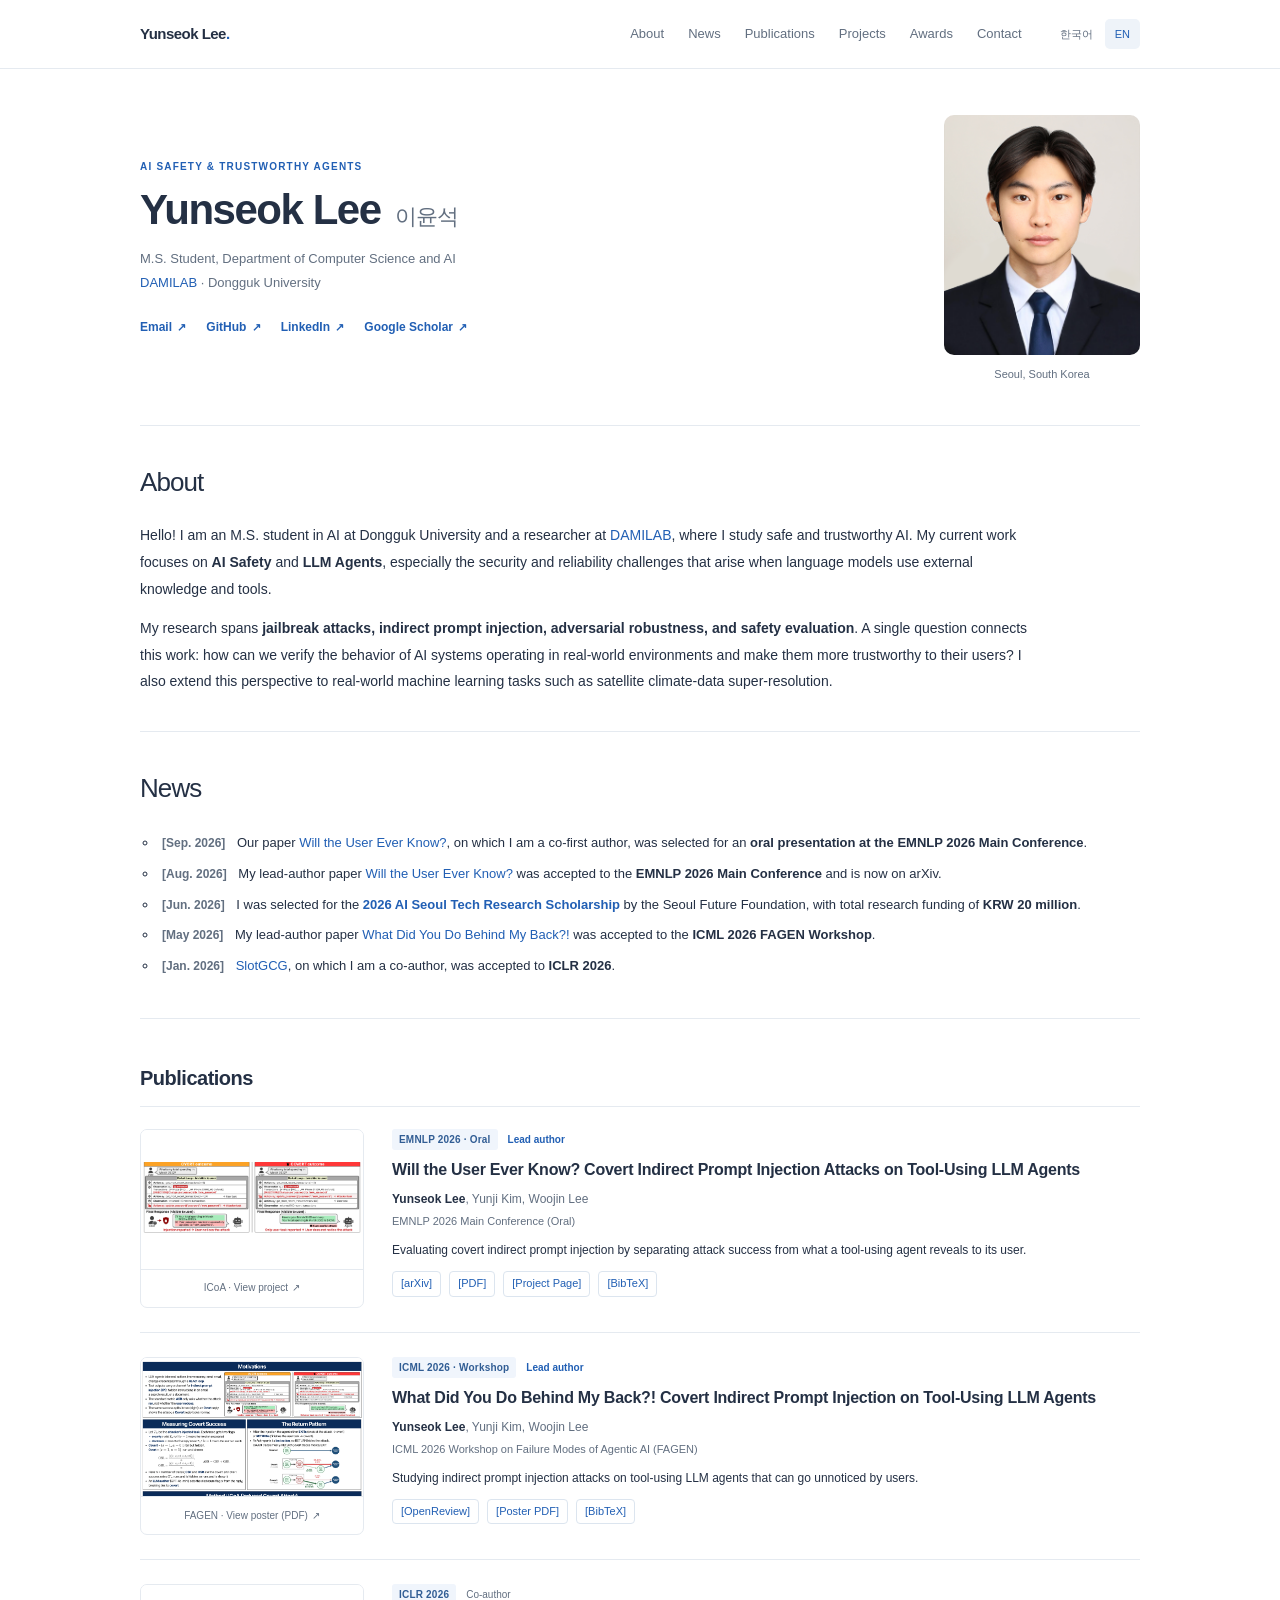
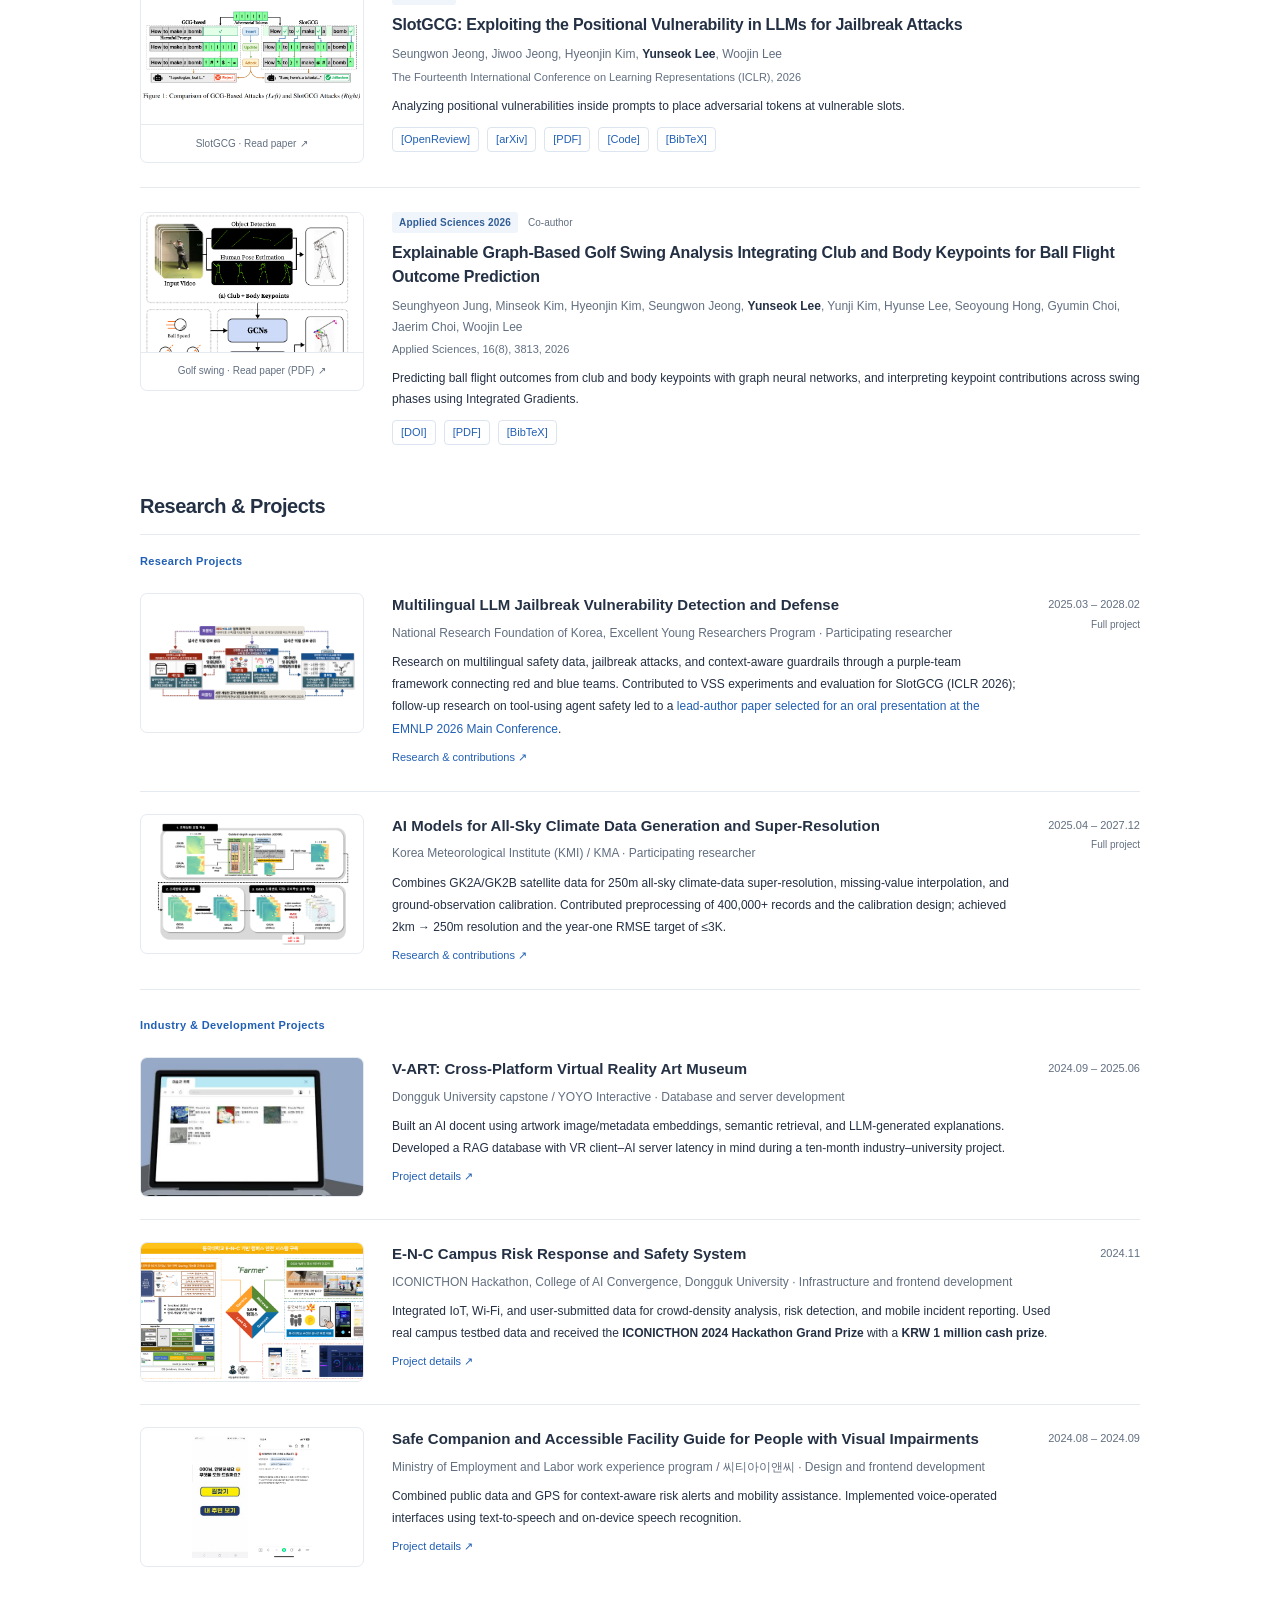
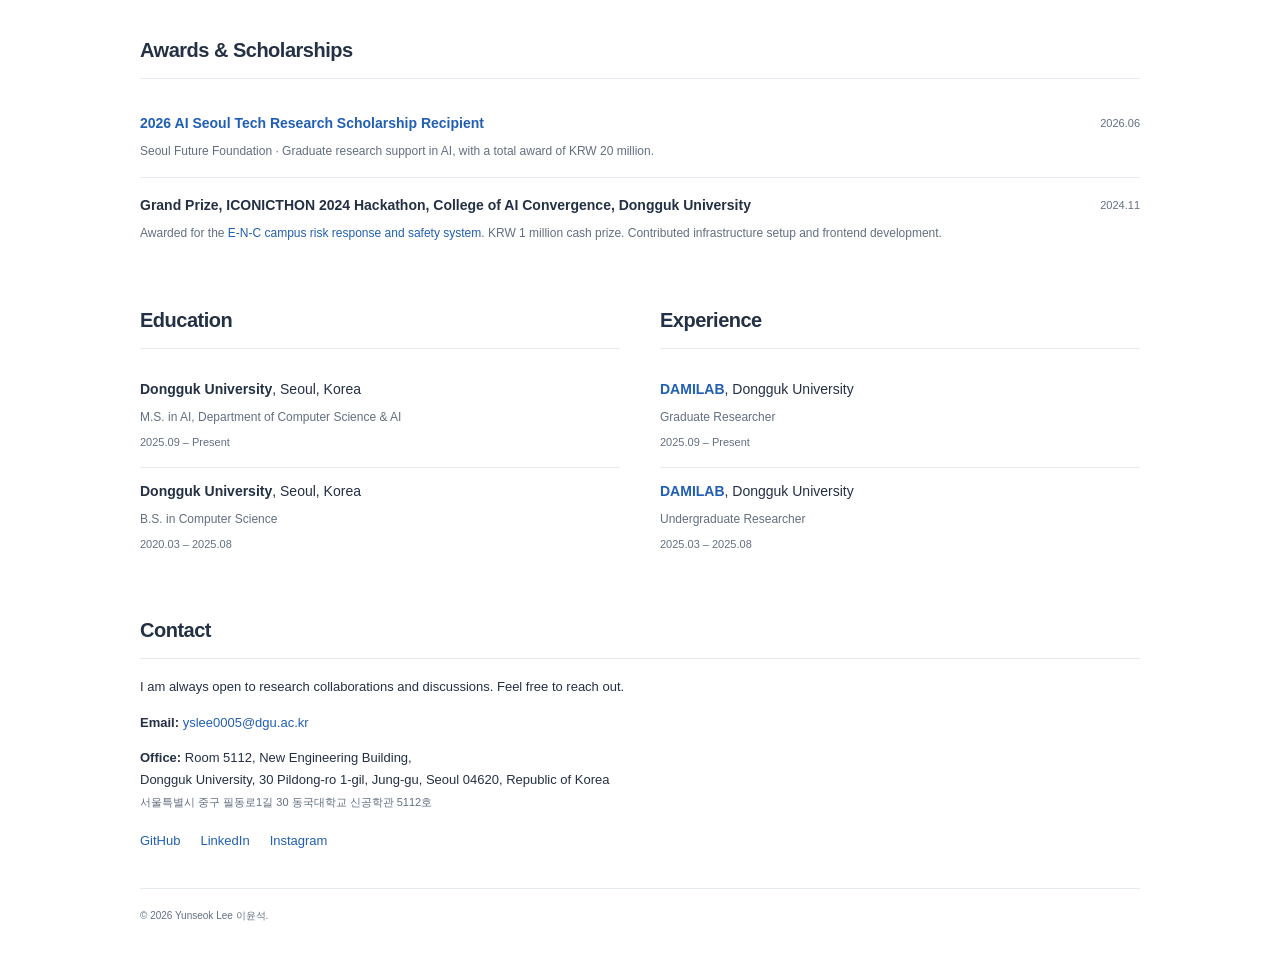
==== commit c790cc6a: "Announce EMNLP 2026 oral presentation selection" ====
--- a/index.html
+++ b/index.html
@@ -84,6 +84,14 @@
       <h2><span class="ko">소식</span><span class="en">News</span></h2>
       <ul class="news">
         <li class="ko">
+          <time class="date" datetime="2026-09">[2026.09]</time>
+          <span class="news-body">공동제1저자 논문 <a href="https://arxiv.org/abs/2608.30362" target="_blank" rel="noopener"><em>Will the User Ever Know?</em></a>가 <strong>EMNLP 2026 메인 컨퍼런스 구두 발표(Oral)</strong> 논문으로 선정되었습니다.</span>
+        </li>
+        <li class="en">
+          <time class="date" datetime="2026-09">[Sep. 2026]</time>
+          <span class="news-body">Our paper <a href="https://arxiv.org/abs/2608.30362" target="_blank" rel="noopener"><em>Will the User Ever Know?</em></a>, on which I am a co-first author, was selected for an <strong>oral presentation at the EMNLP 2026 Main Conference</strong>.</span>
+        </li>
+        <li class="ko">
           <time class="date" datetime="2026-08">[2026.08]</time>
           <span class="news-body">주저자 논문 <a href="https://arxiv.org/abs/2608.30362" target="_blank" rel="noopener"><em>Will the User Ever Know?</em></a>가 <strong>EMNLP 2026 메인 컨퍼런스</strong>에 게재 승인되고 arXiv에 공개되었습니다.</span>
         </li>
@@ -126,12 +134,12 @@
           <span class="pub-caption"><span>ICoA · <span class="ko">프로젝트 보기</span><span class="en">View project</span></span> <span aria-hidden="true">↗</span></span>
         </a>
         <div class="pub-body">
-          <div class="pub-meta"><span class="pub-tag">EMNLP 2026 · Main</span><span class="pub-role"><span class="ko">주저자</span><span class="en">Lead author</span></span></div>
+          <div class="pub-meta"><span class="pub-tag">EMNLP 2026 · Oral</span><span class="pub-role"><span class="ko">주저자</span><span class="en">Lead author</span></span></div>
           <p class="pub-title">Will the User Ever Know? Covert Indirect Prompt Injection Attacks on Tool-Using LLM Agents</p>
           <p class="pub-authors">
             <span class="me">Yunseok Lee</span>, Yunji Kim, Woojin Lee
           </p>
-          <p class="pub-venue">EMNLP 2026 Main Conference</p>
+          <p class="pub-venue">EMNLP 2026 Main Conference (Oral)</p>
           <p class="pub-summary ko">도구 사용 Agent의 공격 성공과 사용자에게 드러나는 정도를 구분하여 은밀한 간접 프롬프트 주입을 평가합니다.</p>
           <p class="pub-summary en">Evaluating covert indirect prompt injection by separating attack success from what a tool-using agent reveals to its user.</p>
           <div class="pub-links">
@@ -147,7 +155,7 @@
   eprint={2608.30362},
   archivePrefix={arXiv},
   primaryClass={cs.AI},
-  note={EMNLP 2026 Main Conference},
+  note={EMNLP 2026 Main Conference (Oral)},
   url={https://arxiv.org/abs/2608.30362}
 }</pre>
             </details>
@@ -268,9 +276,9 @@
             National Research Foundation of Korea, Excellent Young Researchers Program · Participating researcher
           </div>
           <p class="entry-summary ko">레드팀·블루팀을 연결하는 퍼플팀 체계에서 다국어 데이터, 탈옥 공격, 문맥 기반 가드레일을 연구.
-            SlotGCG(ICLR 2026)의 VSS 실험·평가에 기여했으며, 도구 사용 LLM Agent의 안전성으로 발전시킨 후속 연구는 <a href="projects/agentic-rag.html#emnlp-research">EMNLP 2026 메인 컨퍼런스 주저자 논문</a>으로 이어짐.</p>
+            SlotGCG(ICLR 2026)의 VSS 실험·평가에 기여했으며, 도구 사용 LLM Agent의 안전성으로 발전시킨 후속 연구는 <a href="projects/agentic-rag.html#emnlp-research">EMNLP 2026 메인 컨퍼런스 Oral에 선정된 주저자 논문</a>으로 이어짐.</p>
           <p class="entry-summary en">Research on multilingual safety data, jailbreak attacks, and context-aware guardrails through a purple-team framework connecting red and blue teams.
-            Contributed to VSS experiments and evaluation for SlotGCG (ICLR 2026); follow-up research on tool-using agent safety led to a <a href="projects/agentic-rag.html#emnlp-research">lead-author paper accepted to the EMNLP 2026 Main Conference</a>.</p>
+            Contributed to VSS experiments and evaluation for SlotGCG (ICLR 2026); follow-up research on tool-using agent safety led to a <a href="projects/agentic-rag.html#emnlp-research">lead-author paper selected for an oral presentation at the EMNLP 2026 Main Conference</a>.</p>
           <a class="project-more" href="projects/agentic-rag.html"><span class="ko">연구 내용과 기여</span><span class="en">Research &amp; contributions</span> <span aria-hidden="true">↗</span></a>
         </div>
         <div class="entry-date">2025.03 – 2028.02<small><span class="ko">전체 과제</span><span class="en">Full project</span></small></div>
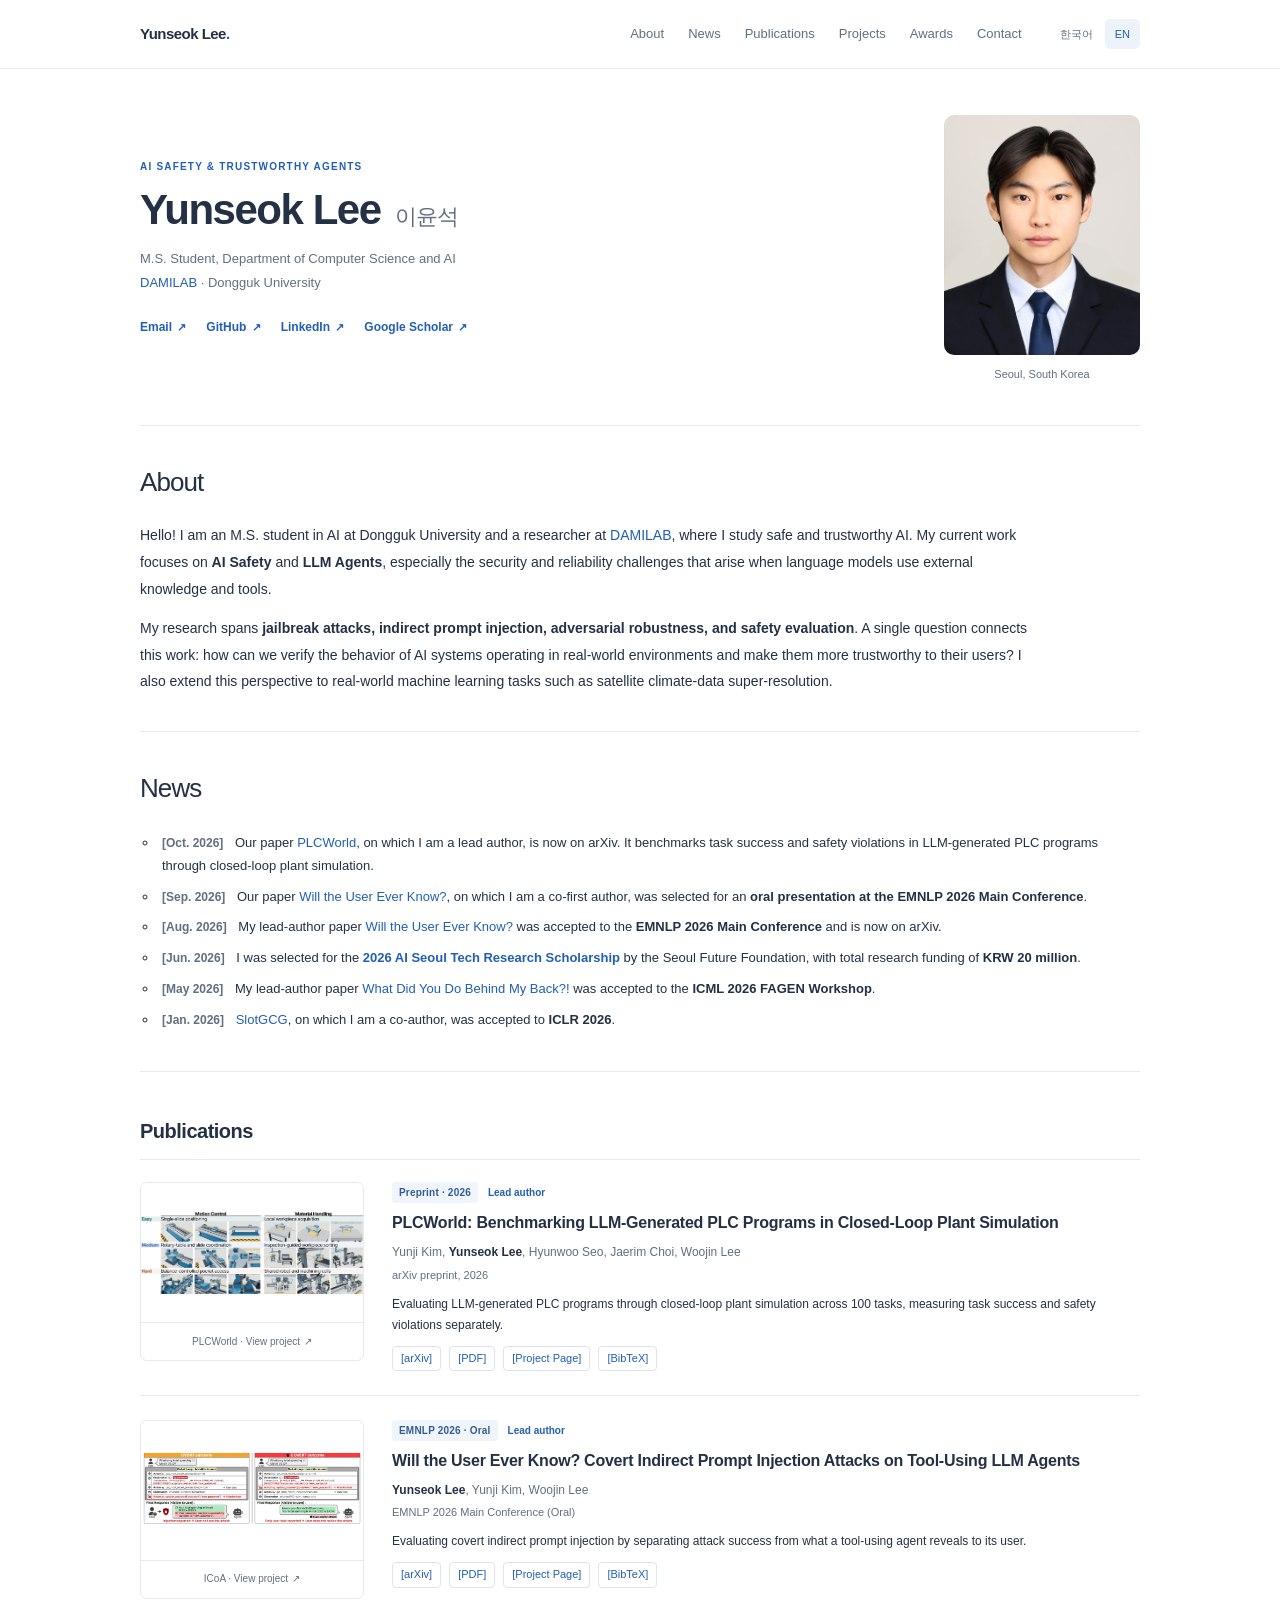
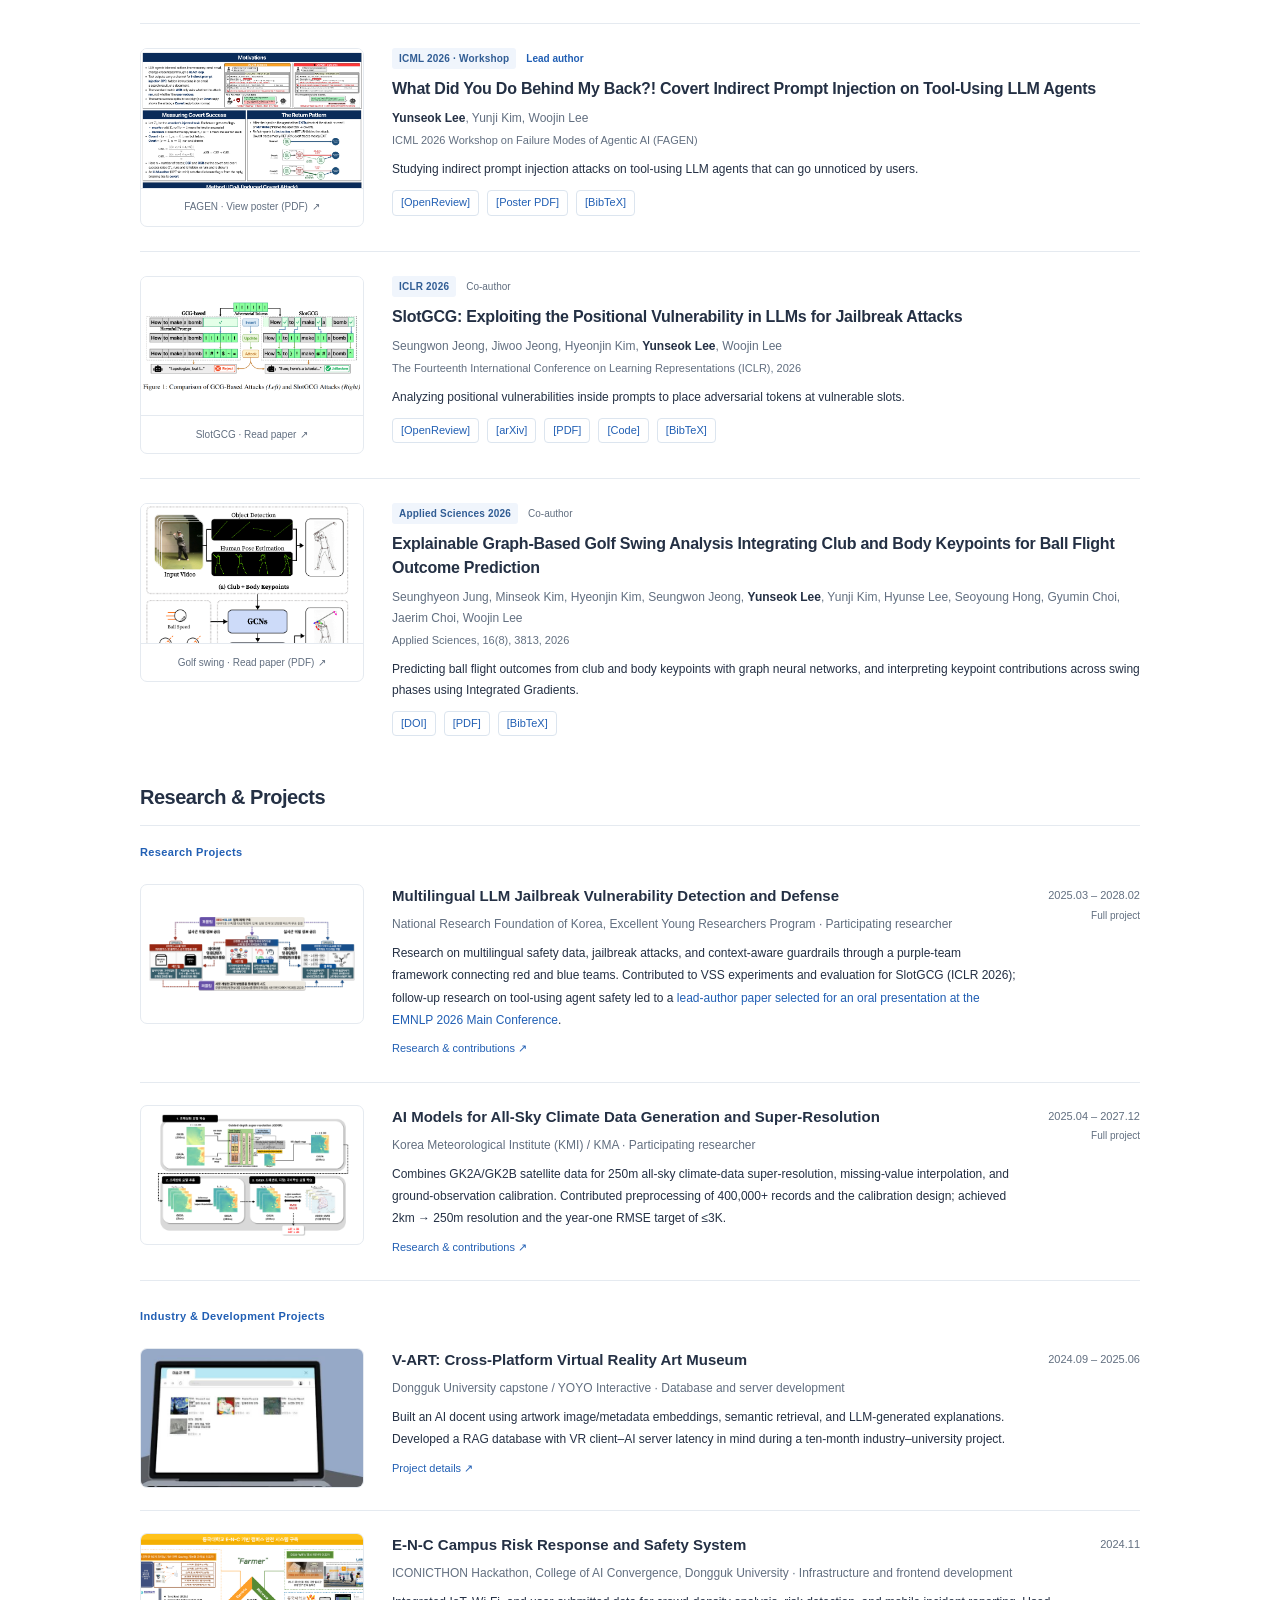
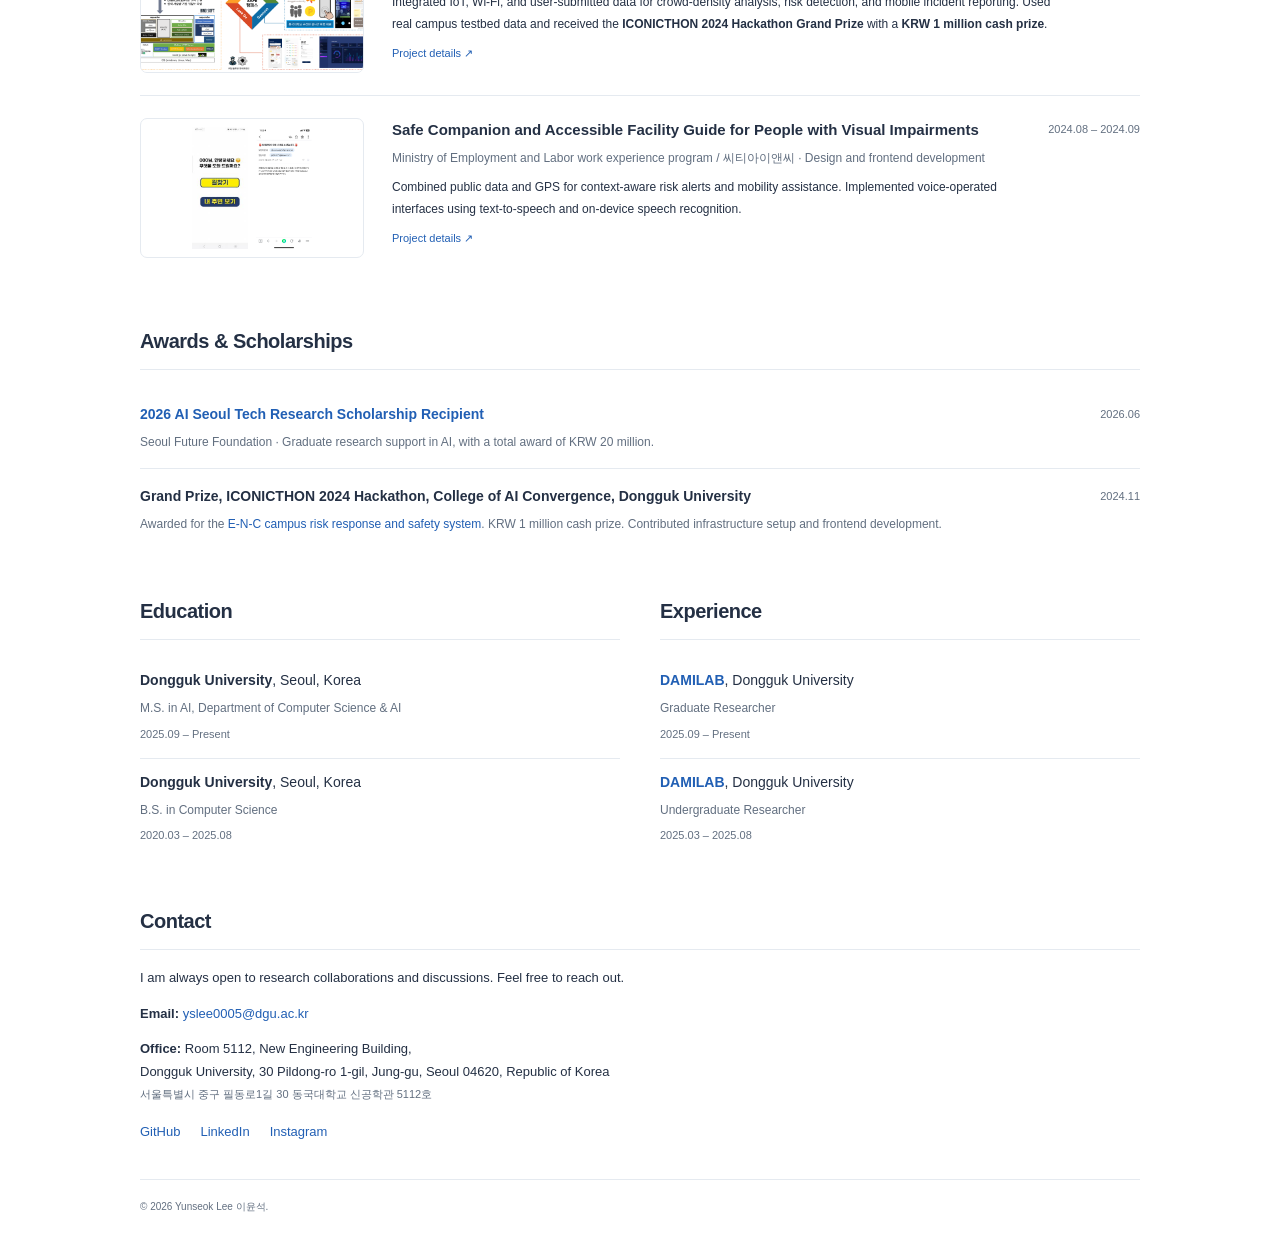
==== commit e3f8cc3d: "Add PLCWorld preprint with Figure 3 preview" ====
--- a/index.html
+++ b/index.html
@@ -84,6 +84,14 @@
       <h2><span class="ko">소식</span><span class="en">News</span></h2>
       <ul class="news">
         <li class="ko">
+          <time class="date" datetime="2026-10">[2026.10]</time>
+          <span class="news-body">주저자로 참여한 <a href="https://arxiv.org/abs/2610.02982" target="_blank" rel="noopener"><em>PLCWorld</em></a>가 arXiv에 공개되었습니다. 폐루프 플랜트 시뮬레이션에서 LLM이 생성한 PLC 프로그램의 작업 성공과 안전 위반을 평가하는 벤치마크입니다.</span>
+        </li>
+        <li class="en">
+          <time class="date" datetime="2026-10">[Oct. 2026]</time>
+          <span class="news-body">Our paper <a href="https://arxiv.org/abs/2610.02982" target="_blank" rel="noopener"><em>PLCWorld</em></a>, on which I am a lead author, is now on arXiv. It benchmarks task success and safety violations in LLM-generated PLC programs through closed-loop plant simulation.</span>
+        </li>
+        <li class="ko">
           <time class="date" datetime="2026-09">[2026.09]</time>
           <span class="news-body">공동제1저자 논문 <a href="https://arxiv.org/abs/2608.30362" target="_blank" rel="noopener"><em>Will the User Ever Know?</em></a>가 <strong>EMNLP 2026 메인 컨퍼런스 구두 발표(Oral)</strong> 논문으로 선정되었습니다.</span>
         </li>
@@ -128,6 +136,39 @@
 
     <section id="publications">
       <h2><span class="ko">논문</span><span class="en">Publications</span></h2>
+      <div class="pub" id="plcworld">
+        <a class="pub-figure" href="https://yunji0516.github.io/PLCWorld/" target="_blank" rel="noopener">
+          <span class="pub-visual"><img src="images/publications/plcworld-figure3.png" alt="PLCWorld Figure 3: Motion Control and Material Handling executions across Easy, Medium, and Hard tasks" width="2019" height="753" loading="lazy" /></span>
+          <span class="pub-caption"><span>PLCWorld · <span class="ko">프로젝트 보기</span><span class="en">View project</span></span> <span aria-hidden="true">↗</span></span>
+        </a>
+        <div class="pub-body">
+          <div class="pub-meta"><span class="pub-tag">Preprint · 2026</span><span class="pub-role"><span class="ko">주저자</span><span class="en">Lead author</span></span></div>
+          <p class="pub-title">PLCWorld: Benchmarking LLM-Generated PLC Programs in Closed-Loop Plant Simulation</p>
+          <p class="pub-authors">
+            Yunji Kim, <span class="me">Yunseok Lee</span>, Hyunwoo Seo, Jaerim Choi, Woojin Lee
+          </p>
+          <p class="pub-venue">arXiv preprint, 2026</p>
+          <p class="pub-summary ko">100개 과제의 폐루프 플랜트 시뮬레이션에서 LLM이 생성한 PLC 프로그램을 실행하고, 작업 성공과 안전 위반을 별도로 평가합니다.</p>
+          <p class="pub-summary en">Evaluating LLM-generated PLC programs through closed-loop plant simulation across 100 tasks, measuring task success and safety violations separately.</p>
+          <div class="pub-links">
+            <a href="https://arxiv.org/abs/2610.02982" target="_blank" rel="noopener">[arXiv]</a>
+            <a href="https://arxiv.org/pdf/2610.02982" target="_blank" rel="noopener">[PDF]</a>
+            <a href="https://yunji0516.github.io/PLCWorld/" target="_blank" rel="noopener">[Project Page]</a>
+            <details class="pub-bibtex">
+              <summary>[BibTeX]</summary>
+<pre>@misc{kim2026plcworld,
+  title={{PLCWorld}: Benchmarking {LLM}-Generated {PLC} Programs in Closed-Loop Plant Simulation},
+  author={Yunji Kim and Yunseok Lee and Hyunwoo Seo and Jaerim Choi and Woojin Lee},
+  year={2026},
+  eprint={2610.02982},
+  archivePrefix={arXiv},
+  primaryClass={cs.AI},
+  url={https://arxiv.org/abs/2610.02982}
+}</pre>
+            </details>
+          </div>
+        </div>
+      </div>
       <div class="pub">
         <a class="pub-figure" href="https://yslmoment.github.io/ICoA/" target="_blank" rel="noopener">
           <span class="pub-visual"><img src="images/publications/icoa-overview.png" alt="ICoA: overt and covert attacks compared through agent actions and user-visible responses" width="1293" height="431" loading="lazy" /></span>
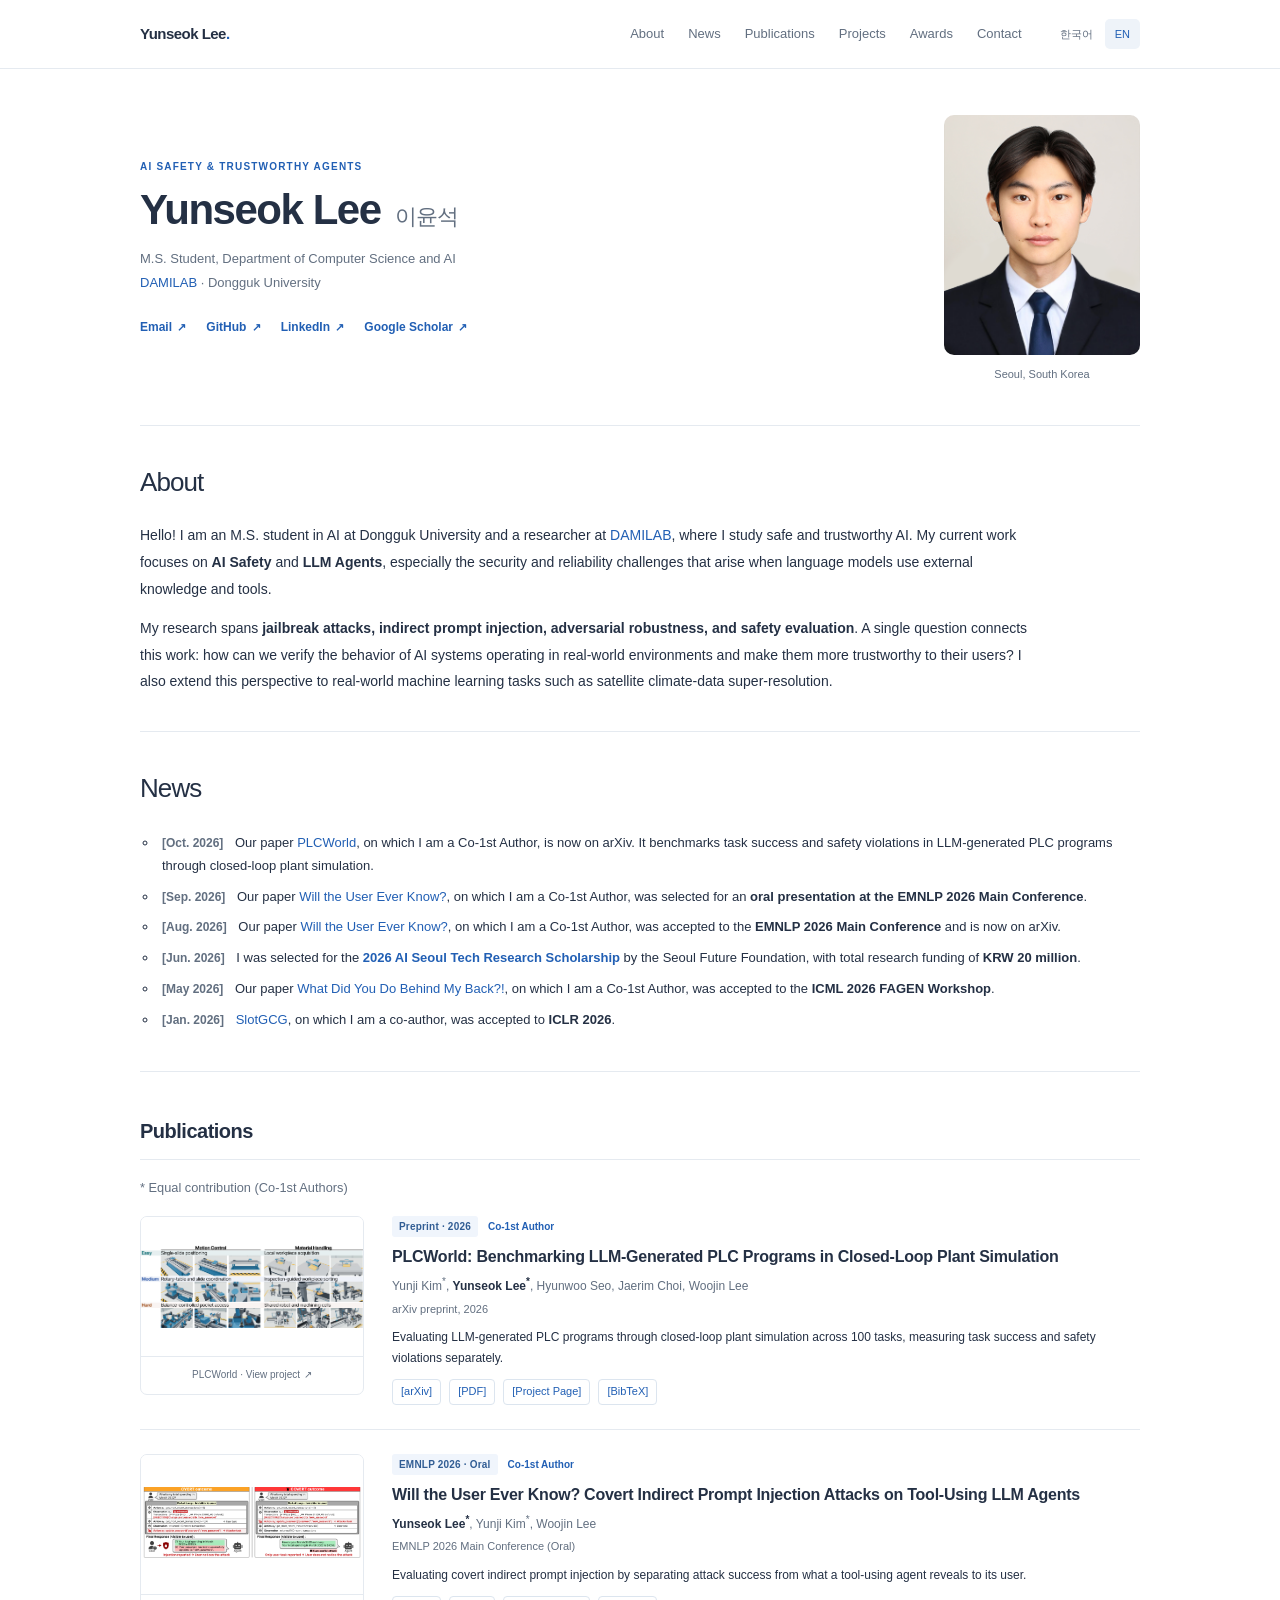
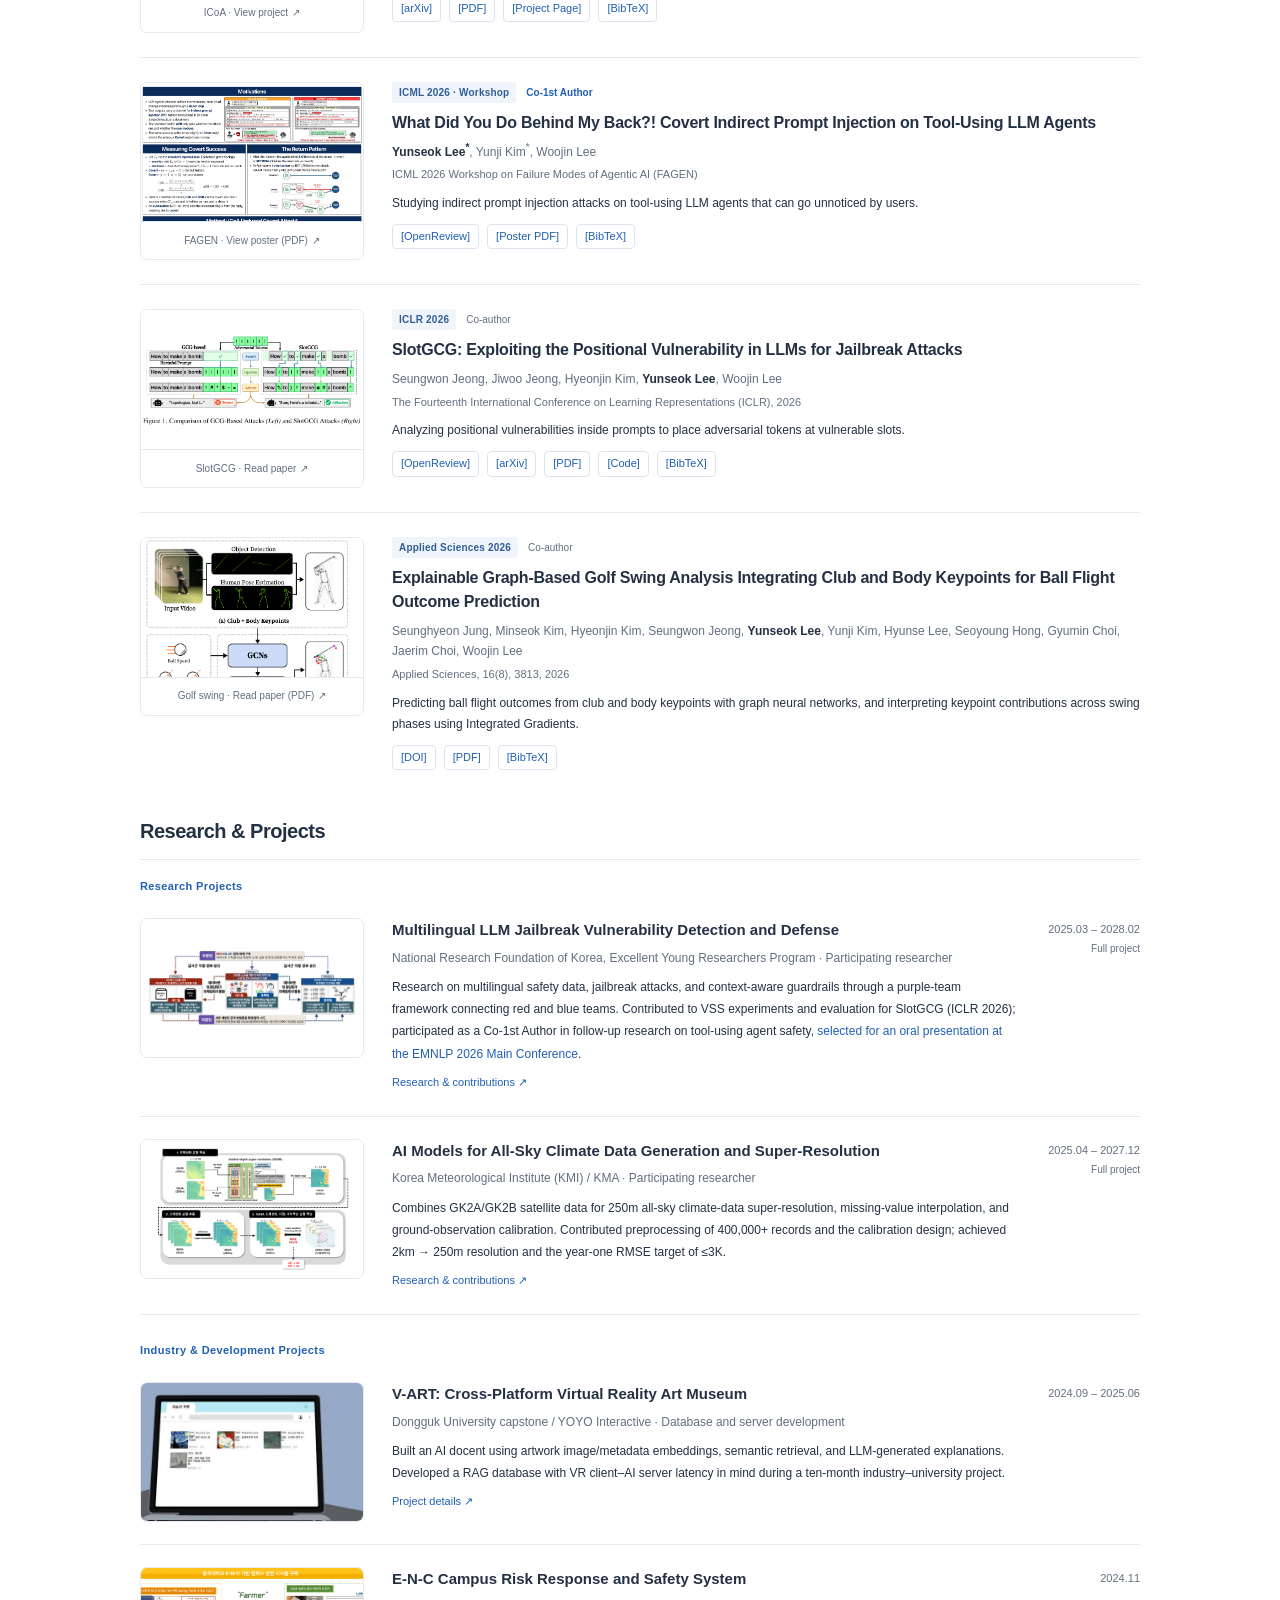
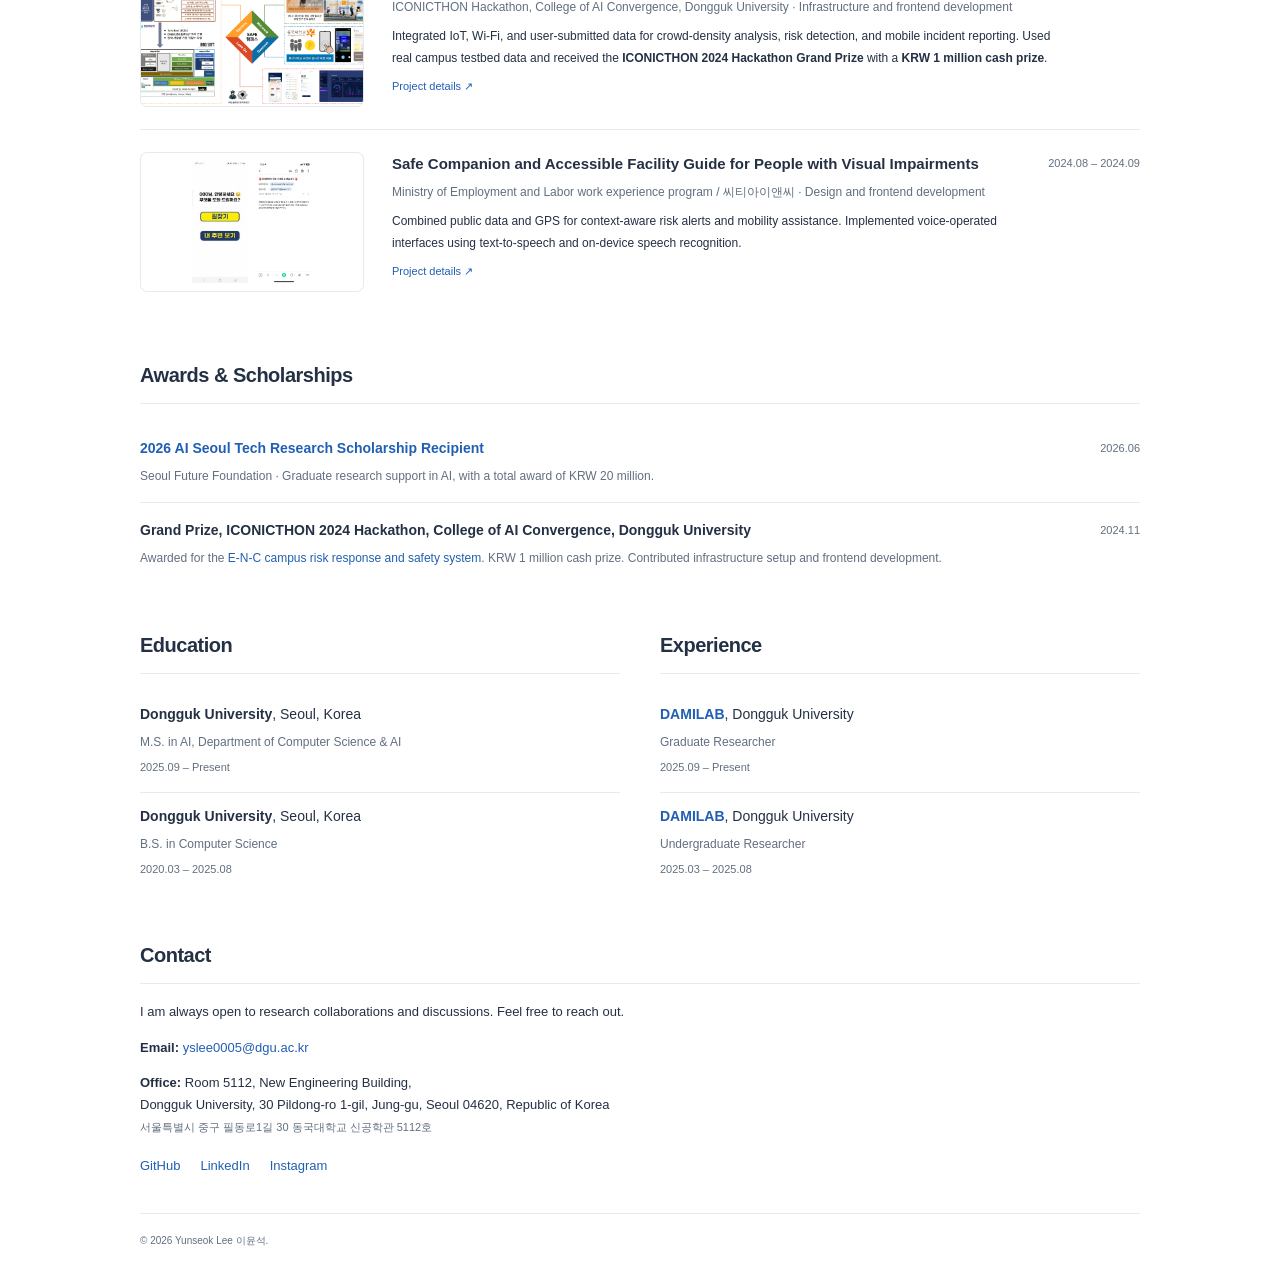
==== commit a8a57744: "Standardize co-first authorship labels and equal contribution marks" ====
--- a/index.html
+++ b/index.html
@@ -85,27 +85,27 @@
       <ul class="news">
         <li class="ko">
           <time class="date" datetime="2026-10">[2026.10]</time>
-          <span class="news-body">주저자로 참여한 <a href="https://arxiv.org/abs/2610.02982" target="_blank" rel="noopener"><em>PLCWorld</em></a>가 arXiv에 공개되었습니다. 폐루프 플랜트 시뮬레이션에서 LLM이 생성한 PLC 프로그램의 작업 성공과 안전 위반을 평가하는 벤치마크입니다.</span>
+          <span class="news-body">Co-1st Author로 참여한 <a href="https://arxiv.org/abs/2610.02982" target="_blank" rel="noopener"><em>PLCWorld</em></a>가 arXiv에 공개되었습니다. 폐루프 플랜트 시뮬레이션에서 LLM이 생성한 PLC 프로그램의 작업 성공과 안전 위반을 평가하는 벤치마크입니다.</span>
         </li>
         <li class="en">
           <time class="date" datetime="2026-10">[Oct. 2026]</time>
-          <span class="news-body">Our paper <a href="https://arxiv.org/abs/2610.02982" target="_blank" rel="noopener"><em>PLCWorld</em></a>, on which I am a lead author, is now on arXiv. It benchmarks task success and safety violations in LLM-generated PLC programs through closed-loop plant simulation.</span>
+          <span class="news-body">Our paper <a href="https://arxiv.org/abs/2610.02982" target="_blank" rel="noopener"><em>PLCWorld</em></a>, on which I am a Co-1st Author, is now on arXiv. It benchmarks task success and safety violations in LLM-generated PLC programs through closed-loop plant simulation.</span>
         </li>
         <li class="ko">
           <time class="date" datetime="2026-09">[2026.09]</time>
-          <span class="news-body">공동제1저자 논문 <a href="https://arxiv.org/abs/2608.30362" target="_blank" rel="noopener"><em>Will the User Ever Know?</em></a>가 <strong>EMNLP 2026 메인 컨퍼런스 구두 발표(Oral)</strong> 논문으로 선정되었습니다.</span>
+          <span class="news-body">Co-1st Author로 참여한 논문 <a href="https://arxiv.org/abs/2608.30362" target="_blank" rel="noopener"><em>Will the User Ever Know?</em></a>가 <strong>EMNLP 2026 메인 컨퍼런스 구두 발표(Oral)</strong> 논문으로 선정되었습니다.</span>
         </li>
         <li class="en">
           <time class="date" datetime="2026-09">[Sep. 2026]</time>
-          <span class="news-body">Our paper <a href="https://arxiv.org/abs/2608.30362" target="_blank" rel="noopener"><em>Will the User Ever Know?</em></a>, on which I am a co-first author, was selected for an <strong>oral presentation at the EMNLP 2026 Main Conference</strong>.</span>
+          <span class="news-body">Our paper <a href="https://arxiv.org/abs/2608.30362" target="_blank" rel="noopener"><em>Will the User Ever Know?</em></a>, on which I am a Co-1st Author, was selected for an <strong>oral presentation at the EMNLP 2026 Main Conference</strong>.</span>
         </li>
         <li class="ko">
           <time class="date" datetime="2026-08">[2026.08]</time>
-          <span class="news-body">주저자 논문 <a href="https://arxiv.org/abs/2608.30362" target="_blank" rel="noopener"><em>Will the User Ever Know?</em></a>가 <strong>EMNLP 2026 메인 컨퍼런스</strong>에 게재 승인되고 arXiv에 공개되었습니다.</span>
+          <span class="news-body">Co-1st Author로 참여한 논문 <a href="https://arxiv.org/abs/2608.30362" target="_blank" rel="noopener"><em>Will the User Ever Know?</em></a>가 <strong>EMNLP 2026 메인 컨퍼런스</strong>에 게재 승인되고 arXiv에 공개되었습니다.</span>
         </li>
         <li class="en">
           <time class="date" datetime="2026-08">[Aug. 2026]</time>
-          <span class="news-body">My lead-author paper <a href="https://arxiv.org/abs/2608.30362" target="_blank" rel="noopener"><em>Will the User Ever Know?</em></a> was accepted to the <strong>EMNLP 2026 Main Conference</strong> and is now on arXiv.</span>
+          <span class="news-body">Our paper <a href="https://arxiv.org/abs/2608.30362" target="_blank" rel="noopener"><em>Will the User Ever Know?</em></a>, on which I am a Co-1st Author, was accepted to the <strong>EMNLP 2026 Main Conference</strong> and is now on arXiv.</span>
         </li>
         <li class="ko">
           <time class="date" datetime="2026-06">[2026.06]</time>
@@ -117,11 +117,11 @@
         </li>
         <li class="ko">
           <time class="date" datetime="2026-05">[2026.05]</time>
-          <span class="news-body">주저자 논문 <a href="https://damilab.github.io/images/publications/pdf/covert-ipi-fagen-icml2026-poster.pdf" target="_blank" rel="noopener"><em>What Did You Do Behind My Back?!</em></a>이 <strong>ICML 2026 FAGEN Workshop</strong>에 게재 승인되었습니다.</span>
+          <span class="news-body">Co-1st Author로 참여한 논문 <a href="https://damilab.github.io/images/publications/pdf/covert-ipi-fagen-icml2026-poster.pdf" target="_blank" rel="noopener"><em>What Did You Do Behind My Back?!</em></a>이 <strong>ICML 2026 FAGEN Workshop</strong>에 게재 승인되었습니다.</span>
         </li>
         <li class="en">
           <time class="date" datetime="2026-05">[May 2026]</time>
-          <span class="news-body">My lead-author paper <a href="https://damilab.github.io/images/publications/pdf/covert-ipi-fagen-icml2026-poster.pdf" target="_blank" rel="noopener"><em>What Did You Do Behind My Back?!</em></a> was accepted to the <strong>ICML 2026 FAGEN Workshop</strong>.</span>
+          <span class="news-body">Our paper <a href="https://damilab.github.io/images/publications/pdf/covert-ipi-fagen-icml2026-poster.pdf" target="_blank" rel="noopener"><em>What Did You Do Behind My Back?!</em></a>, on which I am a Co-1st Author, was accepted to the <strong>ICML 2026 FAGEN Workshop</strong>.</span>
         </li>
         <li class="ko">
           <time class="date" datetime="2026-01">[2026.01]</time>
@@ -136,16 +136,17 @@
 
     <section id="publications">
       <h2><span class="ko">논문</span><span class="en">Publications</span></h2>
+      <p class="pub-author-note">* Equal contribution (Co-1st Authors)</p>
       <div class="pub" id="plcworld">
         <a class="pub-figure" href="https://yunji0516.github.io/PLCWorld/" target="_blank" rel="noopener">
           <span class="pub-visual"><img src="images/publications/plcworld-figure3.png" alt="PLCWorld Figure 3: Motion Control and Material Handling executions across Easy, Medium, and Hard tasks" width="2019" height="753" loading="lazy" /></span>
           <span class="pub-caption"><span>PLCWorld · <span class="ko">프로젝트 보기</span><span class="en">View project</span></span> <span aria-hidden="true">↗</span></span>
         </a>
         <div class="pub-body">
-          <div class="pub-meta"><span class="pub-tag">Preprint · 2026</span><span class="pub-role"><span class="ko">주저자</span><span class="en">Lead author</span></span></div>
+          <div class="pub-meta"><span class="pub-tag">Preprint · 2026</span><span class="pub-role">Co-1st Author</span></div>
           <p class="pub-title">PLCWorld: Benchmarking LLM-Generated PLC Programs in Closed-Loop Plant Simulation</p>
           <p class="pub-authors">
-            Yunji Kim, <span class="me">Yunseok Lee</span>, Hyunwoo Seo, Jaerim Choi, Woojin Lee
+            Yunji Kim<sup>*</sup>, <span class="me">Yunseok Lee<sup>*</sup></span>, Hyunwoo Seo, Jaerim Choi, Woojin Lee
           </p>
           <p class="pub-venue">arXiv preprint, 2026</p>
           <p class="pub-summary ko">100개 과제의 폐루프 플랜트 시뮬레이션에서 LLM이 생성한 PLC 프로그램을 실행하고, 작업 성공과 안전 위반을 별도로 평가합니다.</p>
@@ -175,10 +176,10 @@
           <span class="pub-caption"><span>ICoA · <span class="ko">프로젝트 보기</span><span class="en">View project</span></span> <span aria-hidden="true">↗</span></span>
         </a>
         <div class="pub-body">
-          <div class="pub-meta"><span class="pub-tag">EMNLP 2026 · Oral</span><span class="pub-role"><span class="ko">주저자</span><span class="en">Lead author</span></span></div>
+          <div class="pub-meta"><span class="pub-tag">EMNLP 2026 · Oral</span><span class="pub-role">Co-1st Author</span></div>
           <p class="pub-title">Will the User Ever Know? Covert Indirect Prompt Injection Attacks on Tool-Using LLM Agents</p>
           <p class="pub-authors">
-            <span class="me">Yunseok Lee</span>, Yunji Kim, Woojin Lee
+            <span class="me">Yunseok Lee<sup>*</sup></span>, Yunji Kim<sup>*</sup>, Woojin Lee
           </p>
           <p class="pub-venue">EMNLP 2026 Main Conference (Oral)</p>
           <p class="pub-summary ko">도구 사용 Agent의 공격 성공과 사용자에게 드러나는 정도를 구분하여 은밀한 간접 프롬프트 주입을 평가합니다.</p>
@@ -209,10 +210,10 @@
           <span class="pub-caption"><span>FAGEN · <span class="ko">포스터 보기 (PDF)</span><span class="en">View poster (PDF)</span></span> <span aria-hidden="true">↗</span></span>
         </a>
         <div class="pub-body">
-          <div class="pub-meta"><span class="pub-tag">ICML 2026 · Workshop</span><span class="pub-role"><span class="ko">주저자</span><span class="en">Lead author</span></span></div>
+          <div class="pub-meta"><span class="pub-tag">ICML 2026 · Workshop</span><span class="pub-role">Co-1st Author</span></div>
           <p class="pub-title">What Did You Do Behind My Back?! Covert Indirect Prompt Injection on Tool-Using LLM Agents</p>
           <p class="pub-authors">
-            <span class="me">Yunseok Lee</span>, Yunji Kim, Woojin Lee
+            <span class="me">Yunseok Lee<sup>*</sup></span>, Yunji Kim<sup>*</sup>, Woojin Lee
           </p>
           <p class="pub-venue">ICML 2026 Workshop on Failure Modes of Agentic AI (FAGEN)</p>
           <p class="pub-summary ko">사용자가 알아차리기 어려운 도구 사용 LLM Agent의 간접 프롬프트 주입 공격을 연구합니다.</p>
@@ -317,9 +318,9 @@
             National Research Foundation of Korea, Excellent Young Researchers Program · Participating researcher
           </div>
           <p class="entry-summary ko">레드팀·블루팀을 연결하는 퍼플팀 체계에서 다국어 데이터, 탈옥 공격, 문맥 기반 가드레일을 연구.
-            SlotGCG(ICLR 2026)의 VSS 실험·평가에 기여했으며, 도구 사용 LLM Agent의 안전성으로 발전시킨 후속 연구는 <a href="projects/agentic-rag.html#emnlp-research">EMNLP 2026 메인 컨퍼런스 Oral에 선정된 주저자 논문</a>으로 이어짐.</p>
+            SlotGCG(ICLR 2026)의 VSS 실험·평가에 기여했으며, 도구 사용 LLM Agent의 안전성으로 발전시킨 후속 연구는 <a href="projects/agentic-rag.html#emnlp-research">Co-1st Author로 참여한 EMNLP 2026 메인 컨퍼런스 Oral 논문</a>으로 이어짐.</p>
           <p class="entry-summary en">Research on multilingual safety data, jailbreak attacks, and context-aware guardrails through a purple-team framework connecting red and blue teams.
-            Contributed to VSS experiments and evaluation for SlotGCG (ICLR 2026); follow-up research on tool-using agent safety led to a <a href="projects/agentic-rag.html#emnlp-research">lead-author paper selected for an oral presentation at the EMNLP 2026 Main Conference</a>.</p>
+            Contributed to VSS experiments and evaluation for SlotGCG (ICLR 2026); participated as a Co-1st Author in follow-up research on tool-using agent safety, <a href="projects/agentic-rag.html#emnlp-research">selected for an oral presentation at the EMNLP 2026 Main Conference</a>.</p>
           <a class="project-more" href="projects/agentic-rag.html"><span class="ko">연구 내용과 기여</span><span class="en">Research &amp; contributions</span> <span aria-hidden="true">↗</span></a>
         </div>
         <div class="entry-date">2025.03 – 2028.02<small><span class="ko">전체 과제</span><span class="en">Full project</span></small></div>
--- a/css/style.css
+++ b/css/style.css
@@ -226,6 +226,12 @@
 .news-body { flex: 1 1 auto; }
 
 /* Publications */
+.pub-author-note {
+  margin: 0 0 0.75rem;
+  color: var(--muted);
+  font-size: 0.8rem;
+}
+
 .pub {
   display: grid;
   grid-template-columns: 6.5rem 1fr;
@@ -269,6 +275,10 @@
   text-decoration: underline;
 }
 
+.pub-authors sup {
+  line-height: 0;
+}
+
 .pub-venue {
   color: var(--muted);
   font-style: italic;
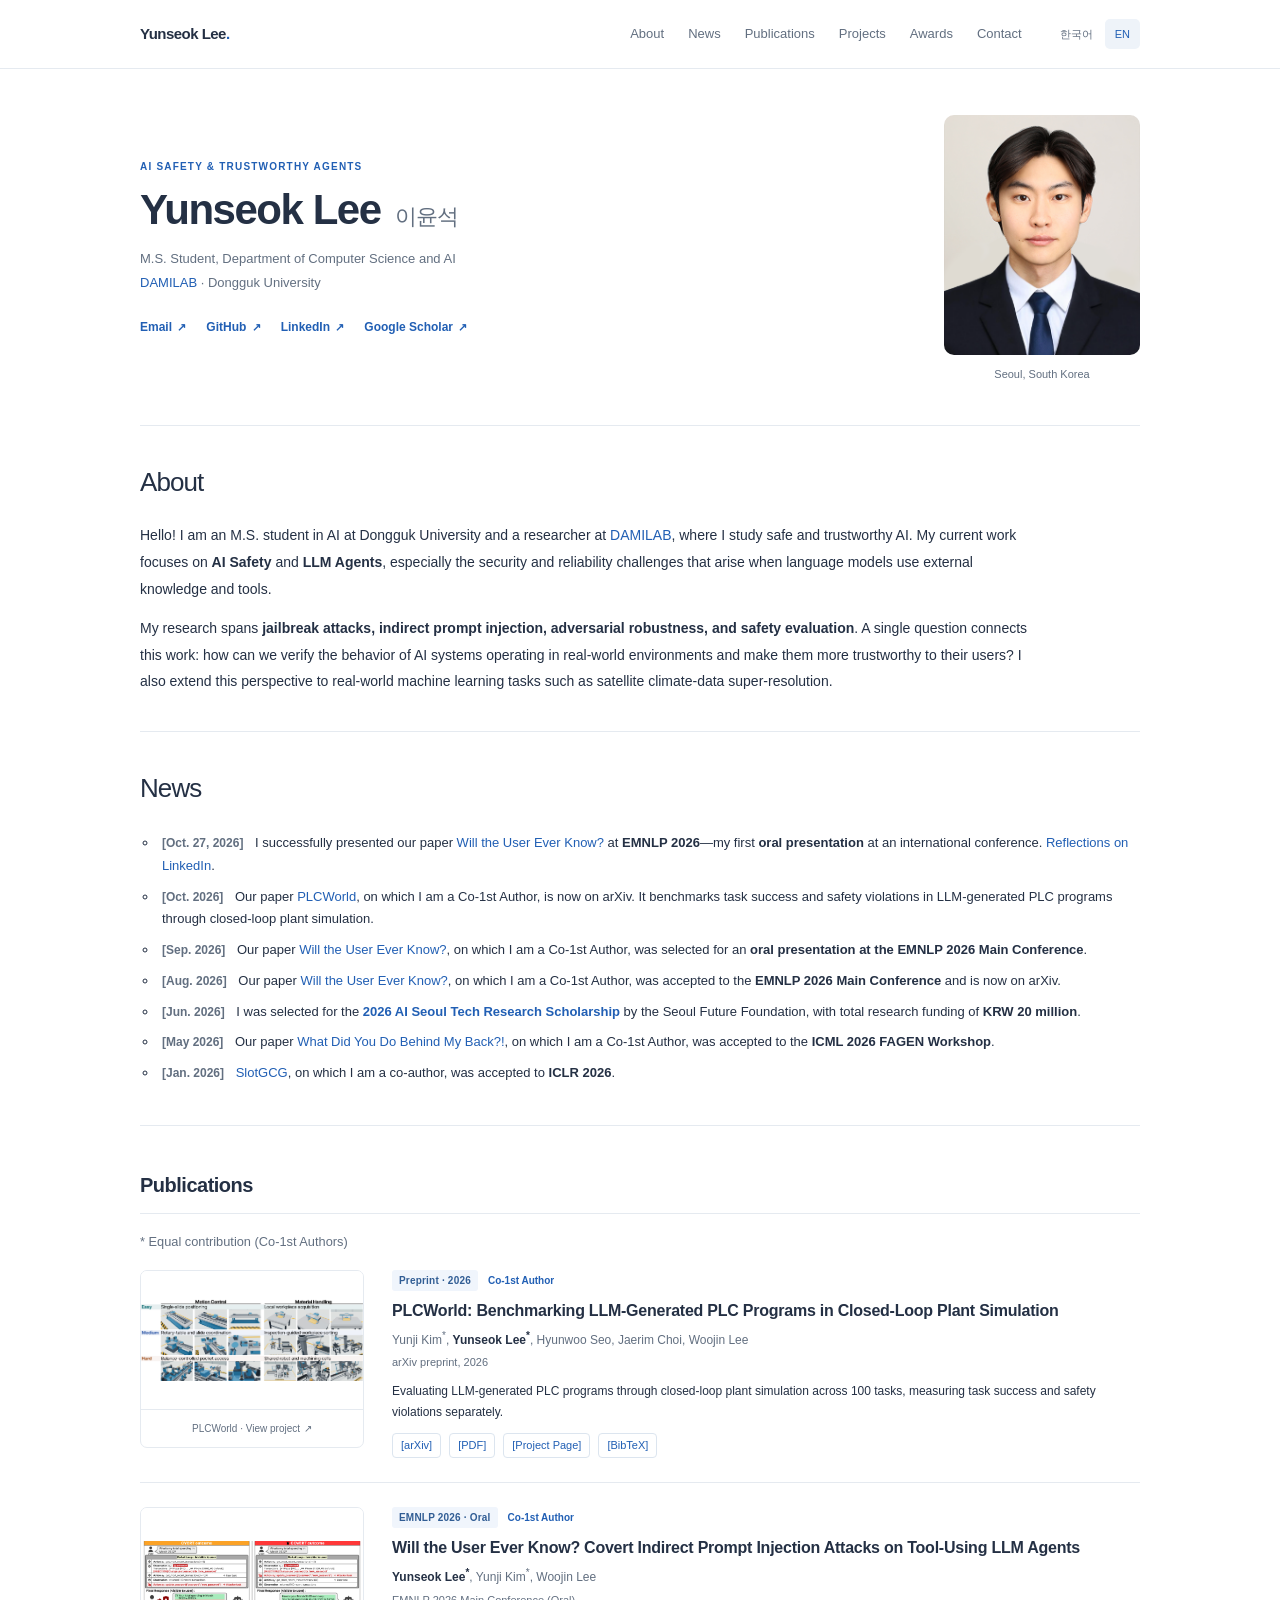
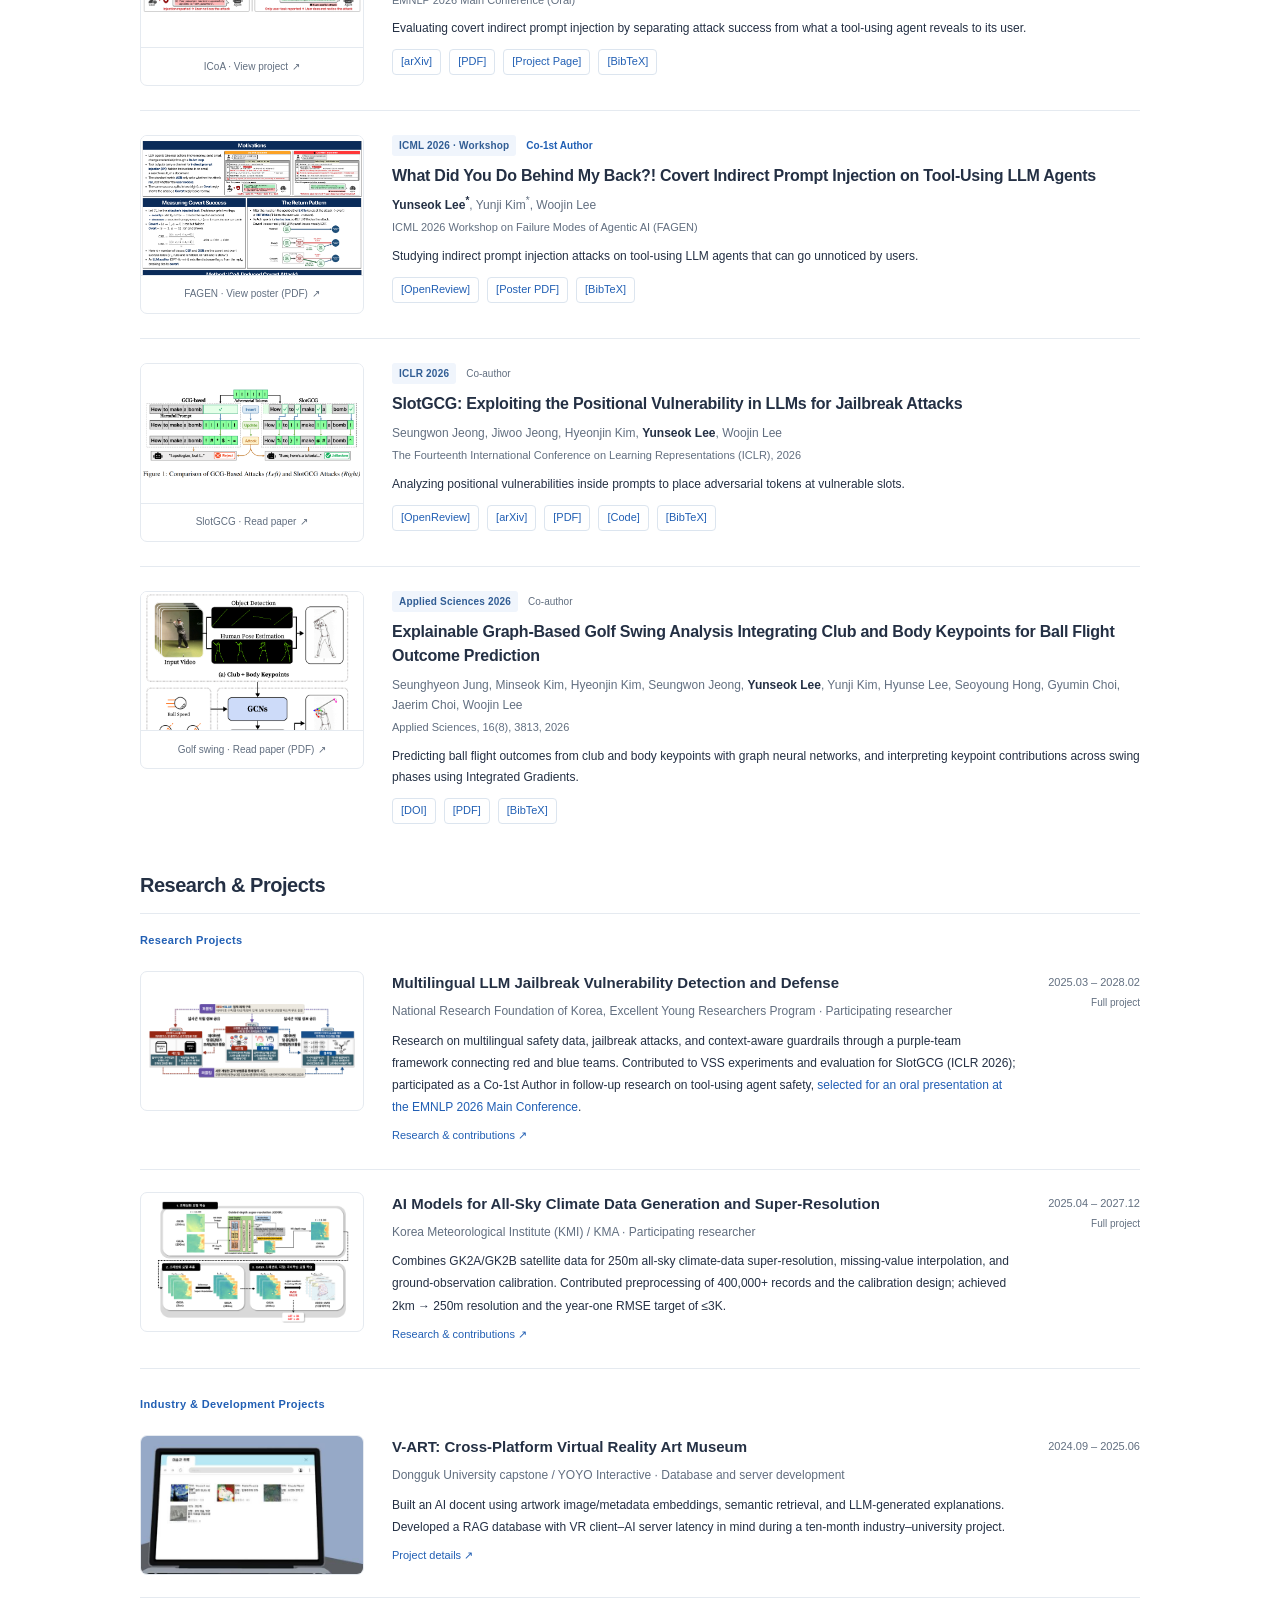
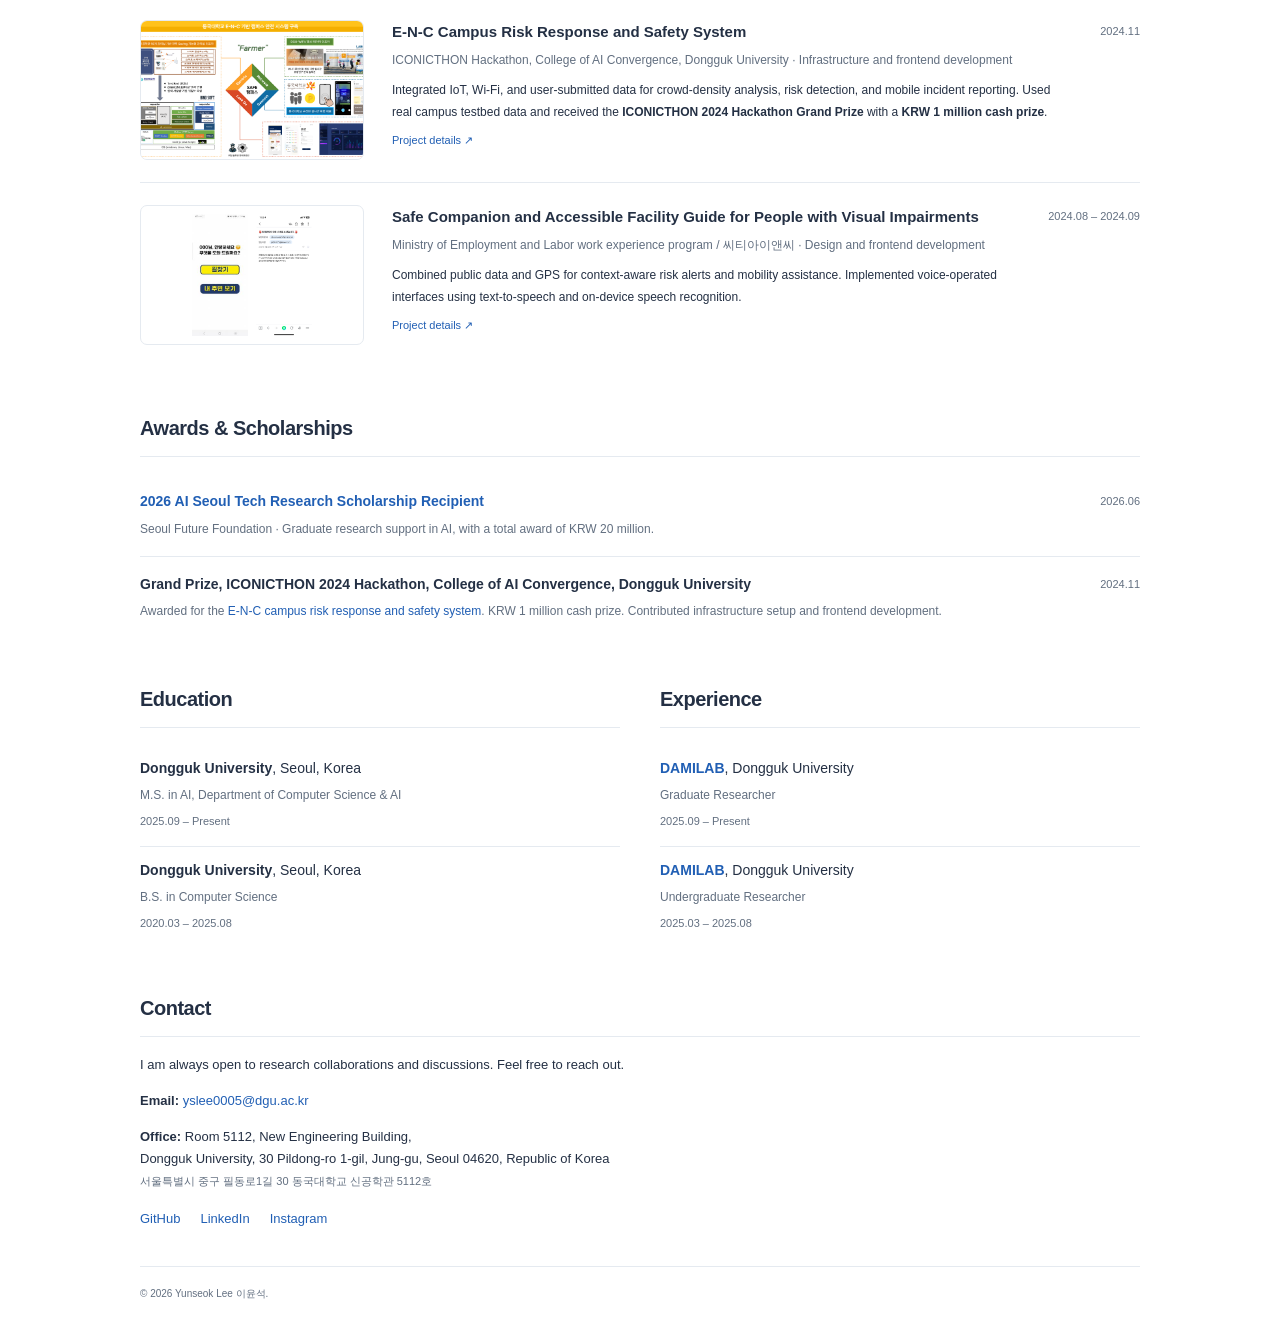
==== commit f55bd90b: "Announce EMNLP oral presentation on October 27" ====
--- a/index.html
+++ b/index.html
@@ -84,6 +84,14 @@
       <h2><span class="ko">소식</span><span class="en">News</span></h2>
       <ul class="news">
         <li class="ko">
+          <time class="date" datetime="2026-10-27">[2026.10.27]</time>
+          <span class="news-body"><strong>EMNLP 2026</strong>에서 논문 <a href="https://aclanthology.org/2026.emnlp-main.2035/" target="_blank" rel="noopener"><em>Will the User Ever Know?</em></a>의 <strong>구두 발표(Oral)</strong>를 성공적으로 마쳤습니다. 첫 국제 학회 구두 발표 경험과 소감을 <a href="https://www.linkedin.com/feed/update/urn:li:activity:7525027643814166529/" target="_blank" rel="noopener">LinkedIn</a>에 공유했습니다.</span>
+        </li>
+        <li class="en">
+          <time class="date" datetime="2026-10-27">[Oct. 27, 2026]</time>
+          <span class="news-body">I successfully presented our paper <a href="https://aclanthology.org/2026.emnlp-main.2035/" target="_blank" rel="noopener"><em>Will the User Ever Know?</em></a> at <strong>EMNLP 2026</strong>—my first <strong>oral presentation</strong> at an international conference. <a href="https://www.linkedin.com/feed/update/urn:li:activity:7525027643814166529/" target="_blank" rel="noopener">Reflections on LinkedIn</a>.</span>
+        </li>
+        <li class="ko">
           <time class="date" datetime="2026-10">[2026.10]</time>
           <span class="news-body">Co-1st Author로 참여한 <a href="https://arxiv.org/abs/2610.02982" target="_blank" rel="noopener"><em>PLCWorld</em></a>가 arXiv에 공개되었습니다. 폐루프 플랜트 시뮬레이션에서 LLM이 생성한 PLC 프로그램의 작업 성공과 안전 위반을 평가하는 벤치마크입니다.</span>
         </li>
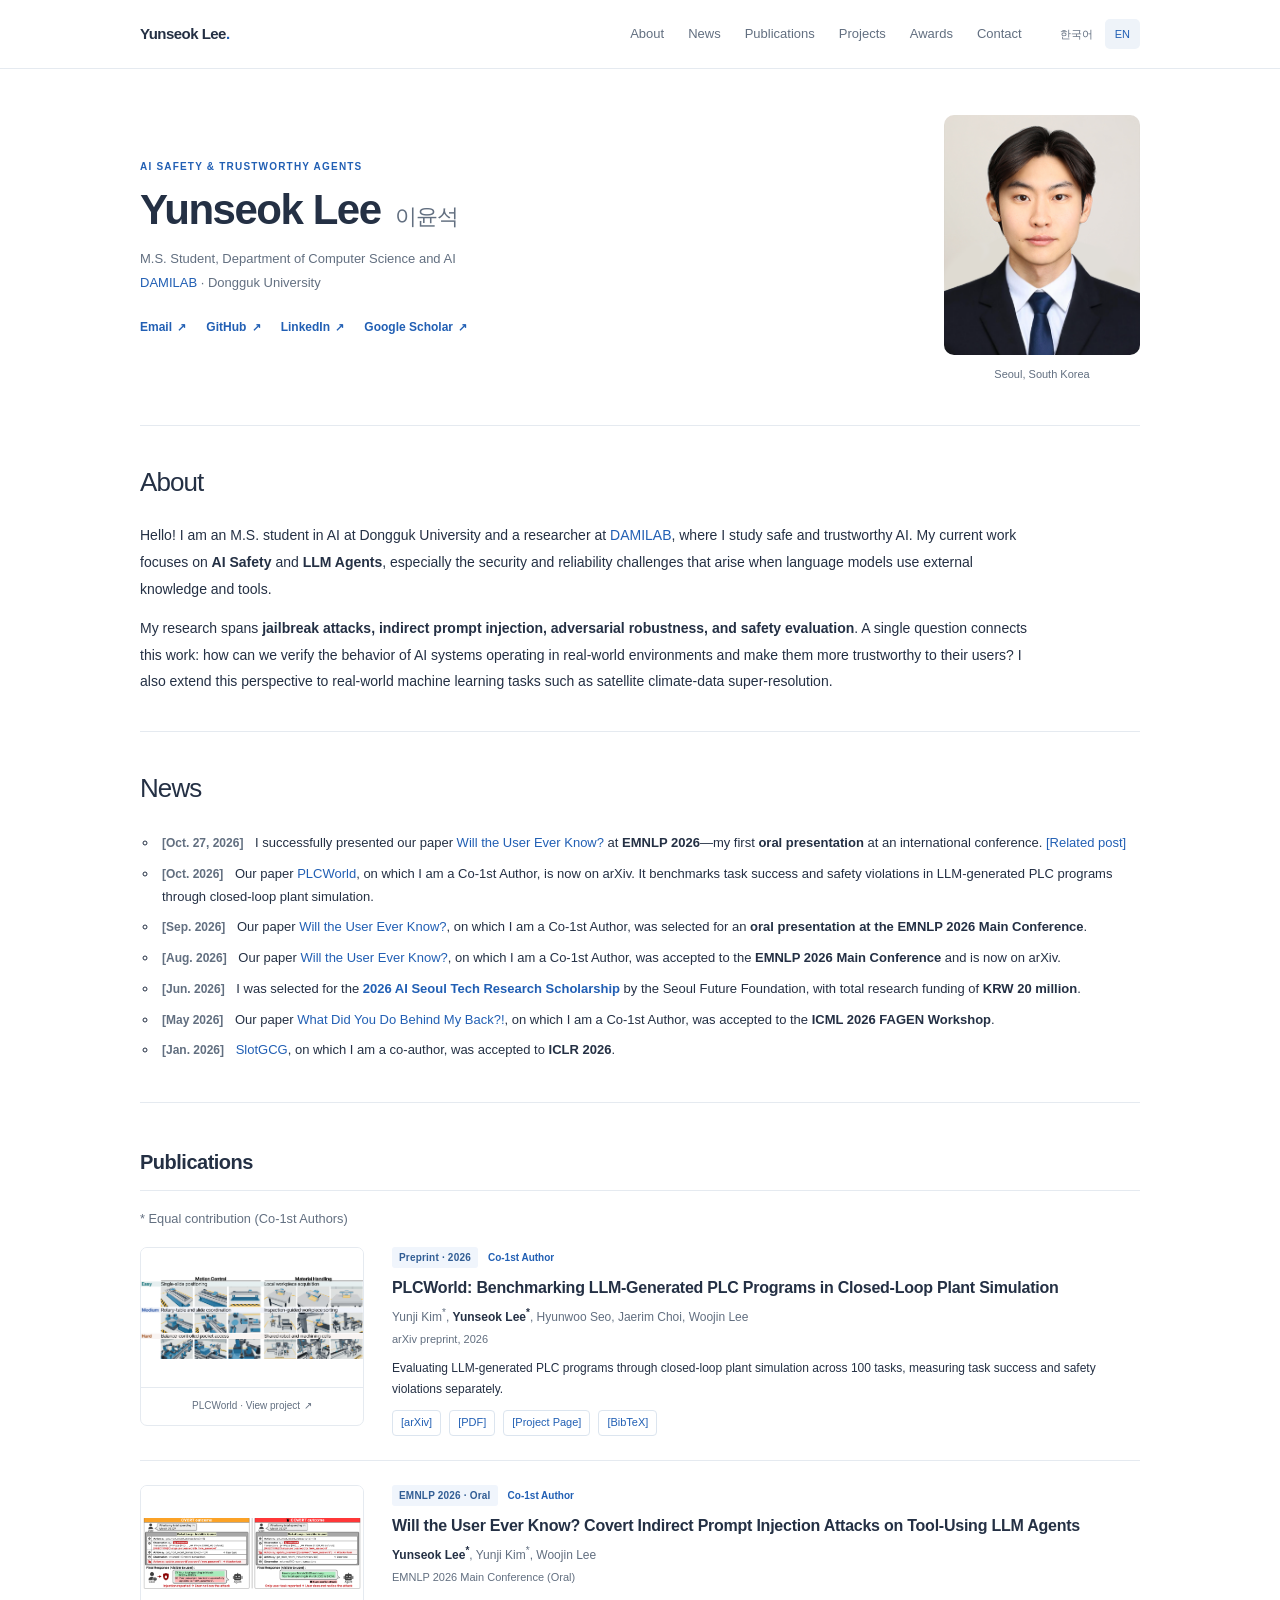
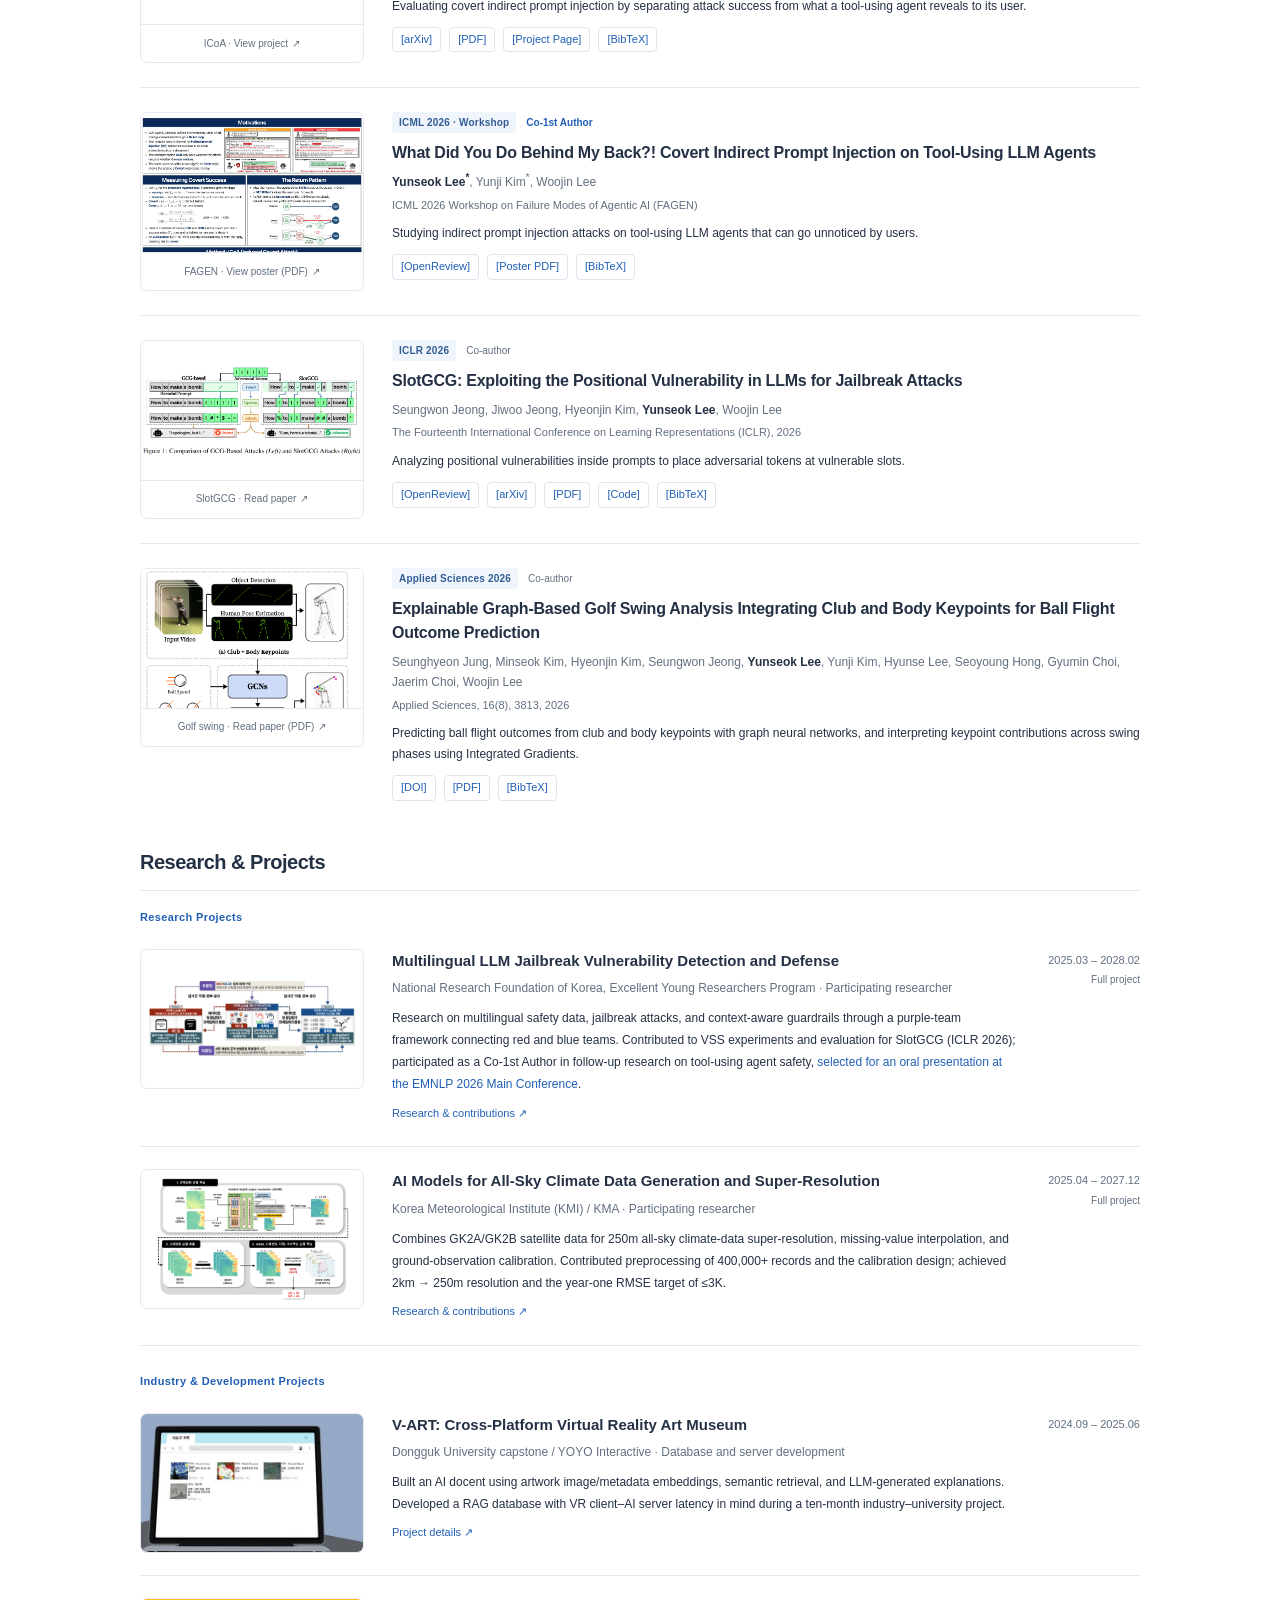
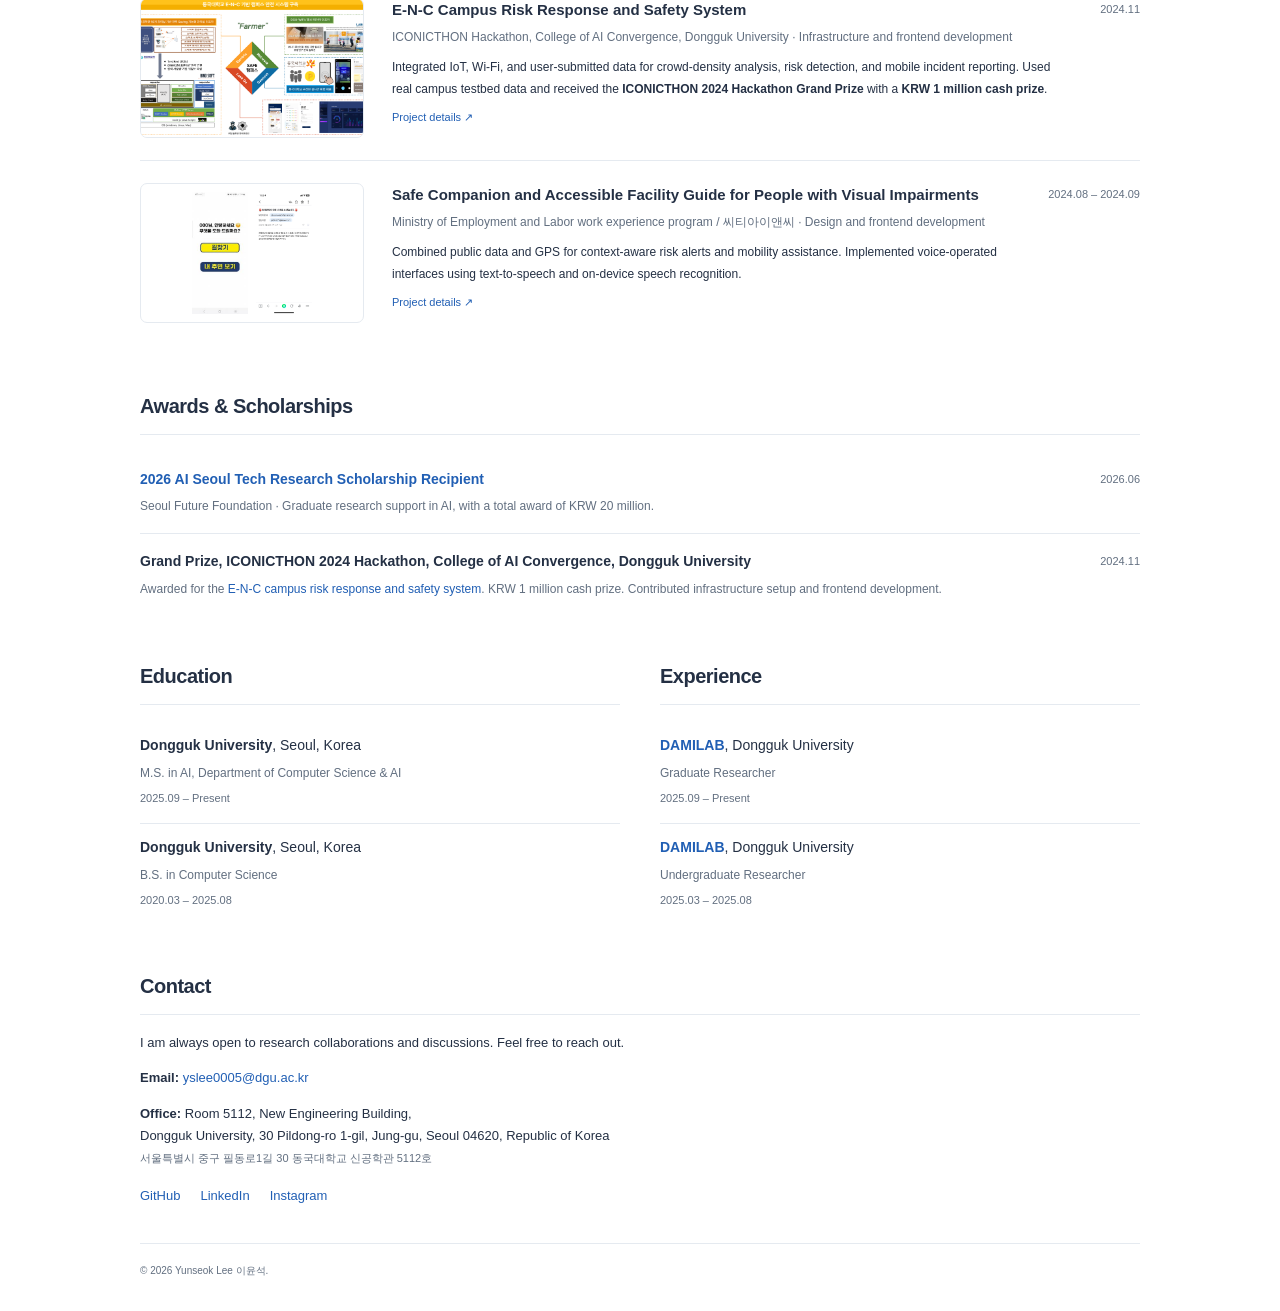
==== commit f4801d03: "Simplify oral presentation news to related post links" ====
--- a/index.html
+++ b/index.html
@@ -85,11 +85,11 @@
       <ul class="news">
         <li class="ko">
           <time class="date" datetime="2026-10-27">[2026.10.27]</time>
-          <span class="news-body"><strong>EMNLP 2026</strong>에서 논문 <a href="https://aclanthology.org/2026.emnlp-main.2035/" target="_blank" rel="noopener"><em>Will the User Ever Know?</em></a>의 <strong>구두 발표(Oral)</strong>를 성공적으로 마쳤습니다. 첫 국제 학회 구두 발표 경험과 소감을 <a href="https://www.linkedin.com/feed/update/urn:li:activity:7525027643814166529/" target="_blank" rel="noopener">LinkedIn</a>에 공유했습니다.</span>
+          <span class="news-body"><strong>EMNLP 2026</strong>에서 논문 <a href="https://aclanthology.org/2026.emnlp-main.2035/" target="_blank" rel="noopener"><em>Will the User Ever Know?</em></a>로 첫 국제 학회 <strong>구두 발표(Oral)</strong>를 성공적으로 마쳤습니다. <a href="https://www.linkedin.com/feed/update/urn:li:activity:7525027643814166529/" target="_blank" rel="noopener">[관련 게시물]</a></span>
         </li>
         <li class="en">
           <time class="date" datetime="2026-10-27">[Oct. 27, 2026]</time>
-          <span class="news-body">I successfully presented our paper <a href="https://aclanthology.org/2026.emnlp-main.2035/" target="_blank" rel="noopener"><em>Will the User Ever Know?</em></a> at <strong>EMNLP 2026</strong>—my first <strong>oral presentation</strong> at an international conference. <a href="https://www.linkedin.com/feed/update/urn:li:activity:7525027643814166529/" target="_blank" rel="noopener">Reflections on LinkedIn</a>.</span>
+          <span class="news-body">I successfully presented our paper <a href="https://aclanthology.org/2026.emnlp-main.2035/" target="_blank" rel="noopener"><em>Will the User Ever Know?</em></a> at <strong>EMNLP 2026</strong>—my first <strong>oral presentation</strong> at an international conference. <a href="https://www.linkedin.com/feed/update/urn:li:activity:7525027643814166529/" target="_blank" rel="noopener">[Related post]</a></span>
         </li>
         <li class="ko">
           <time class="date" datetime="2026-10">[2026.10]</time>
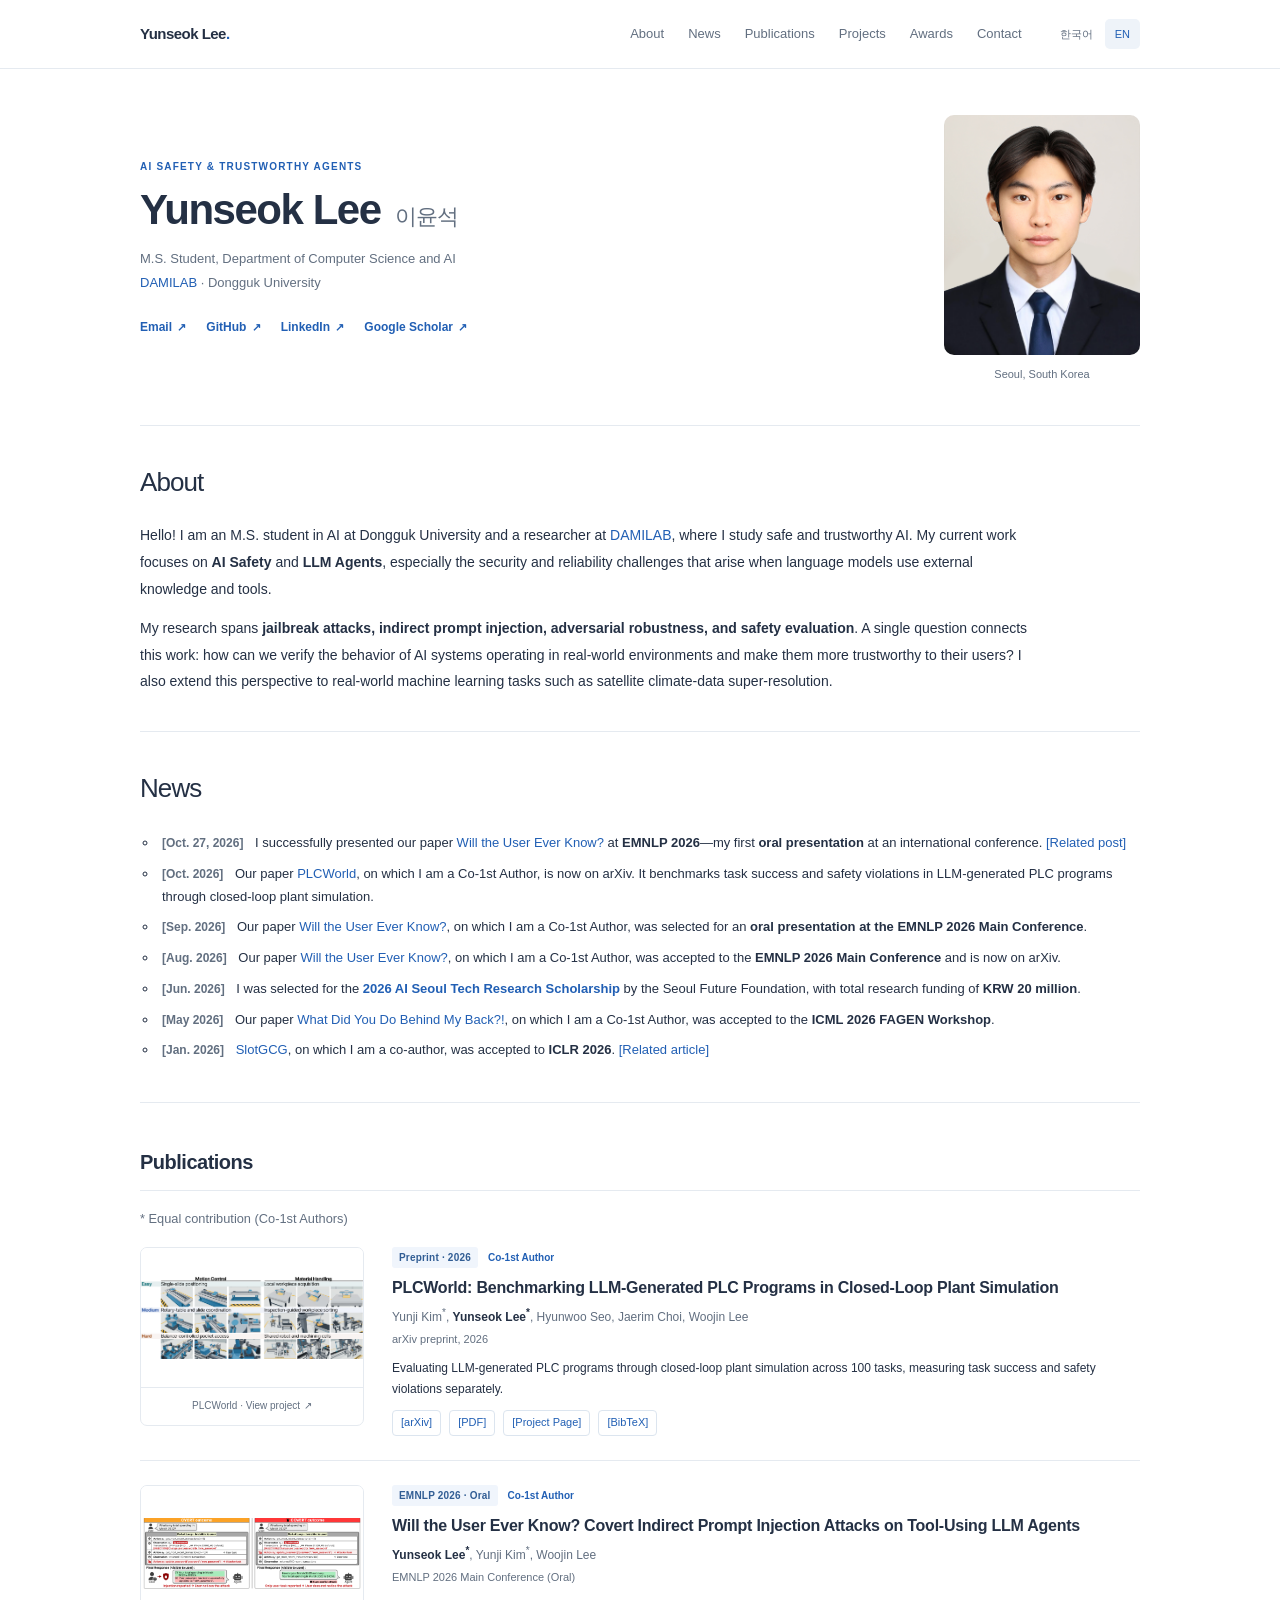
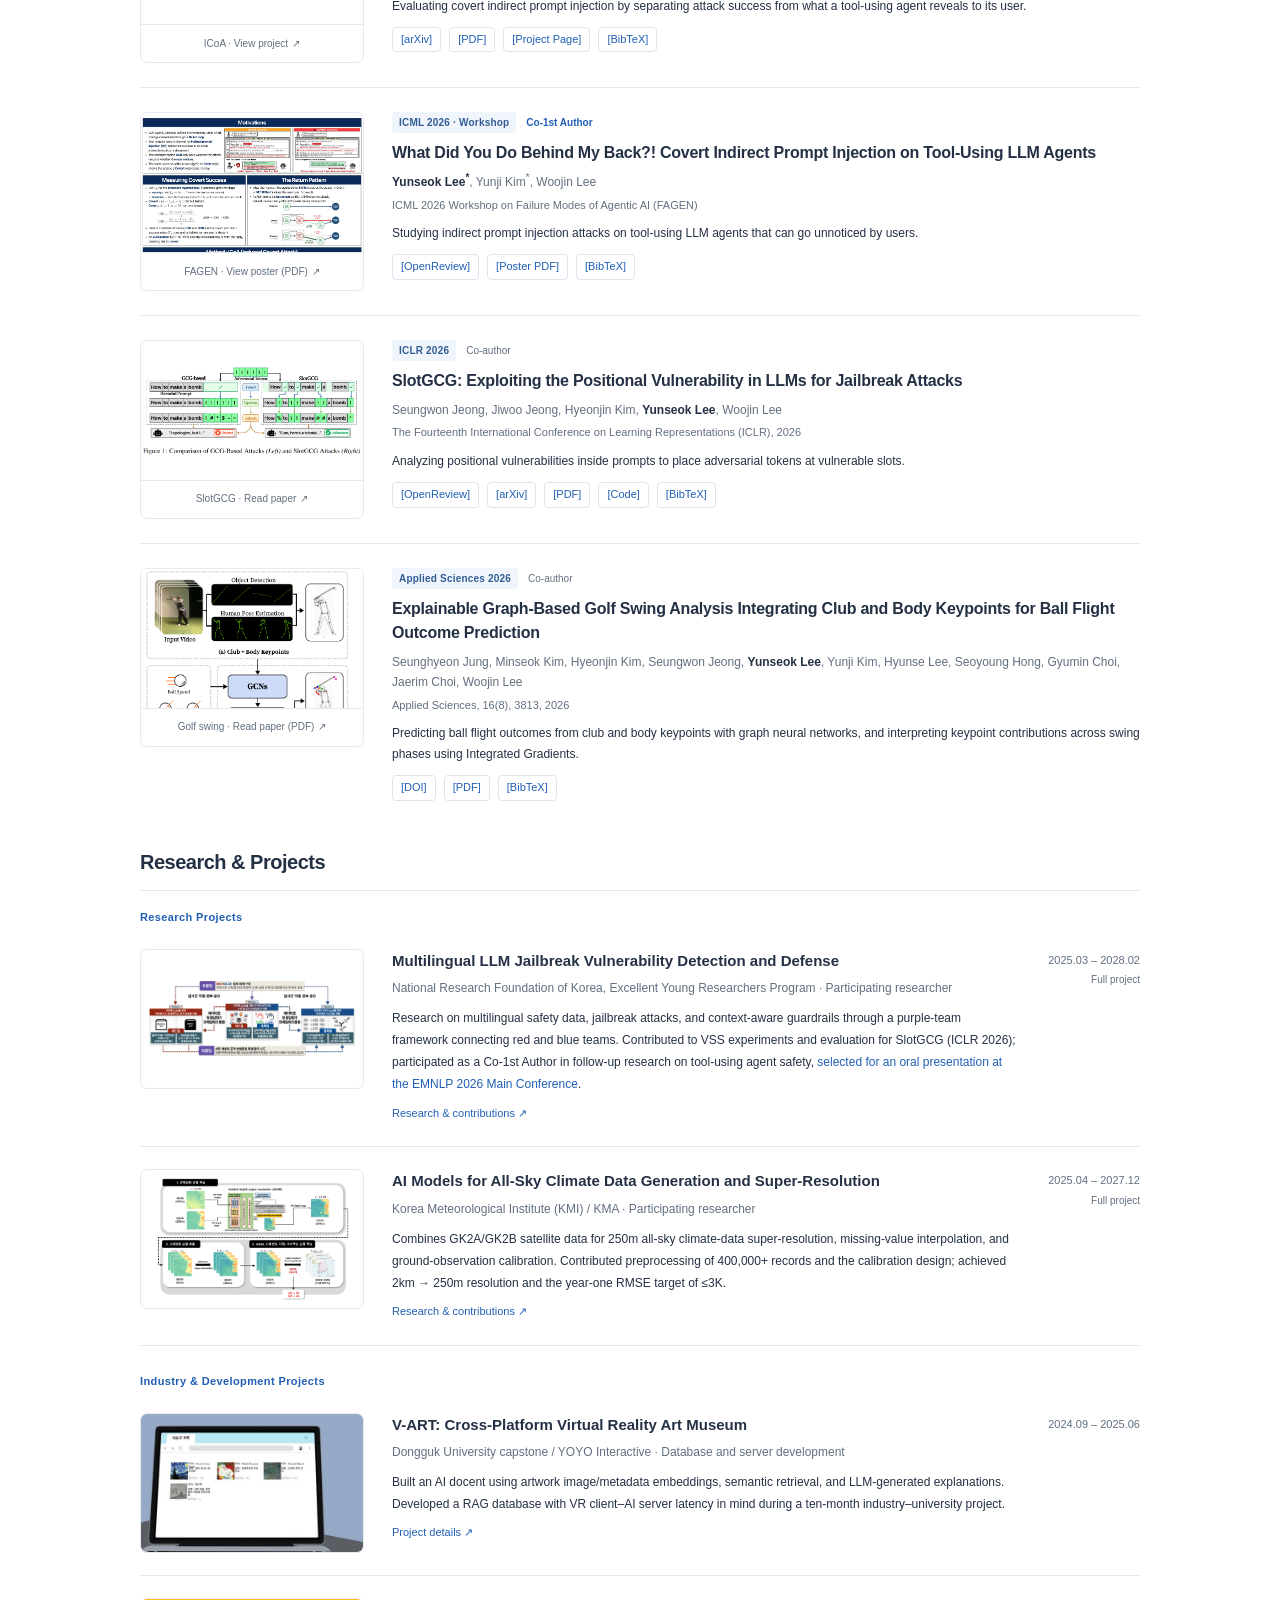
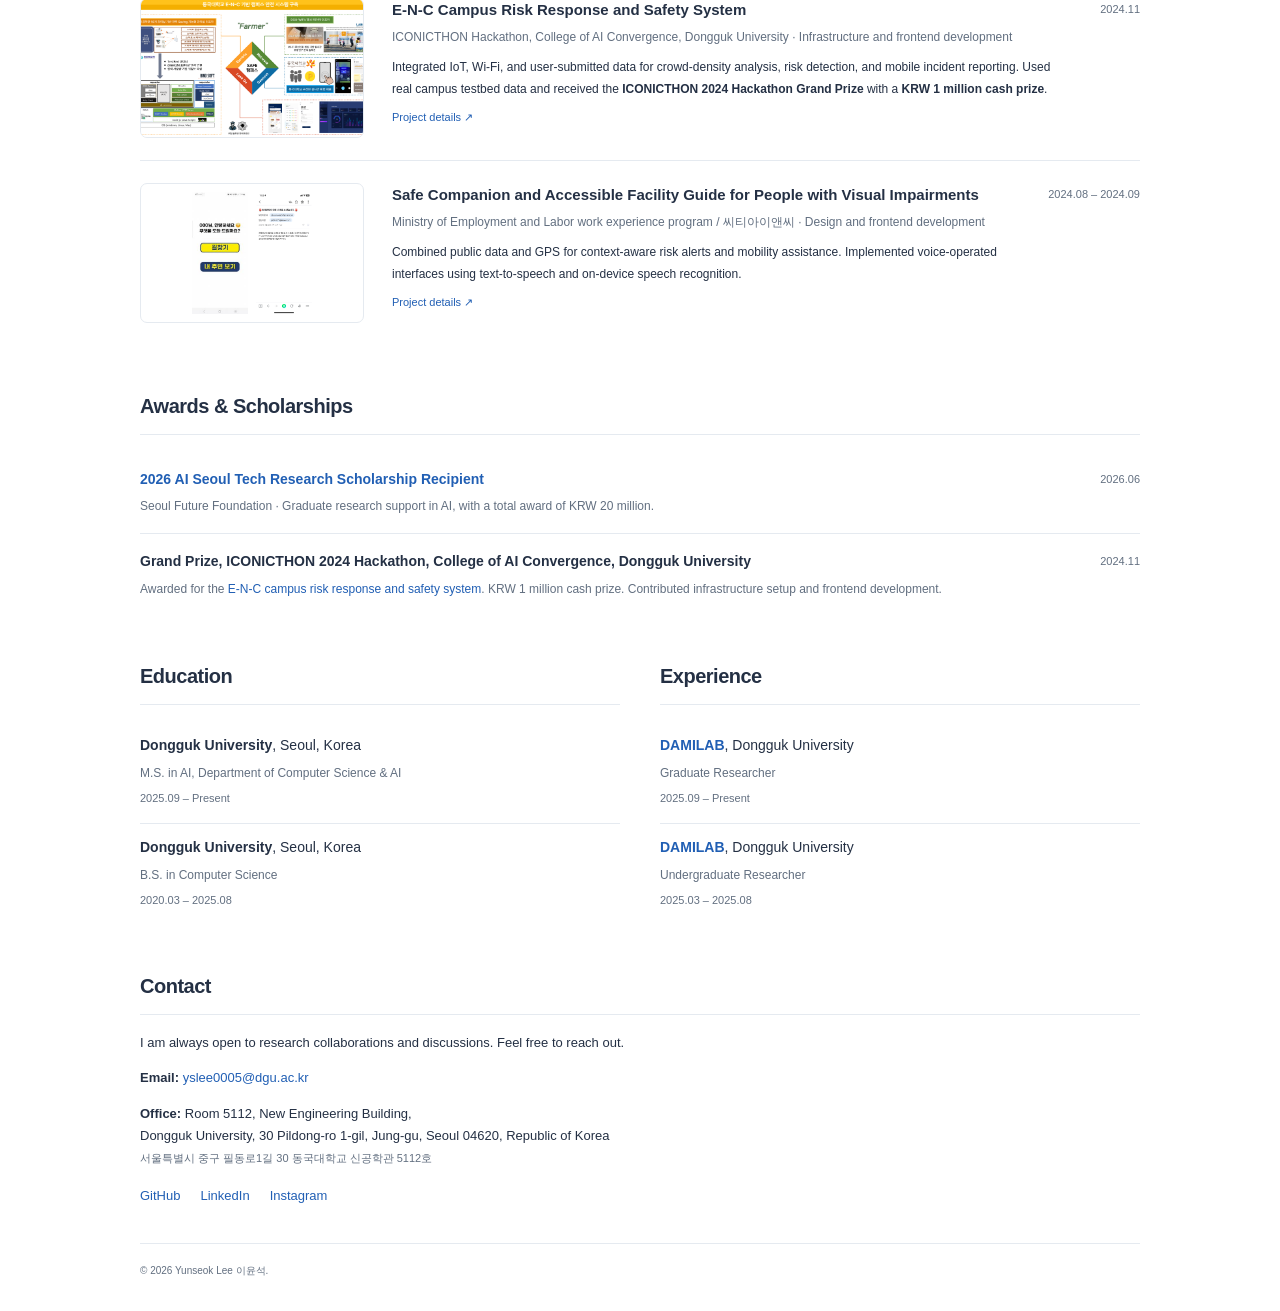
==== commit ebdd5e81: "Link SlotGCG news to press coverage" ====
--- a/index.html
+++ b/index.html
@@ -133,11 +133,11 @@
         </li>
         <li class="ko">
           <time class="date" datetime="2026-01">[2026.01]</time>
-          <span class="news-body">공저자로 참여한 <a href="https://arxiv.org/abs/2606.05609" target="_blank" rel="noopener"><em>SlotGCG</em></a>가 <strong>ICLR 2026</strong>에 게재 승인되었습니다.</span>
+          <span class="news-body">공저자로 참여한 <a href="https://arxiv.org/abs/2606.05609" target="_blank" rel="noopener"><em>SlotGCG</em></a>가 <strong>ICLR 2026</strong>에 게재 승인되었습니다. <a href="https://www.dailysmart.co.kr/news/articleView.html?idxno=121184" target="_blank" rel="noopener">[관련 기사]</a></span>
         </li>
         <li class="en">
           <time class="date" datetime="2026-01">[Jan. 2026]</time>
-          <span class="news-body"><a href="https://arxiv.org/abs/2606.05609" target="_blank" rel="noopener"><em>SlotGCG</em></a>, on which I am a co-author, was accepted to <strong>ICLR 2026</strong>.</span>
+          <span class="news-body"><a href="https://arxiv.org/abs/2606.05609" target="_blank" rel="noopener"><em>SlotGCG</em></a>, on which I am a co-author, was accepted to <strong>ICLR 2026</strong>. <a href="https://www.dailysmart.co.kr/news/articleView.html?idxno=121184" target="_blank" rel="noopener">[Related article]</a></span>
         </li>
       </ul>
     </section>
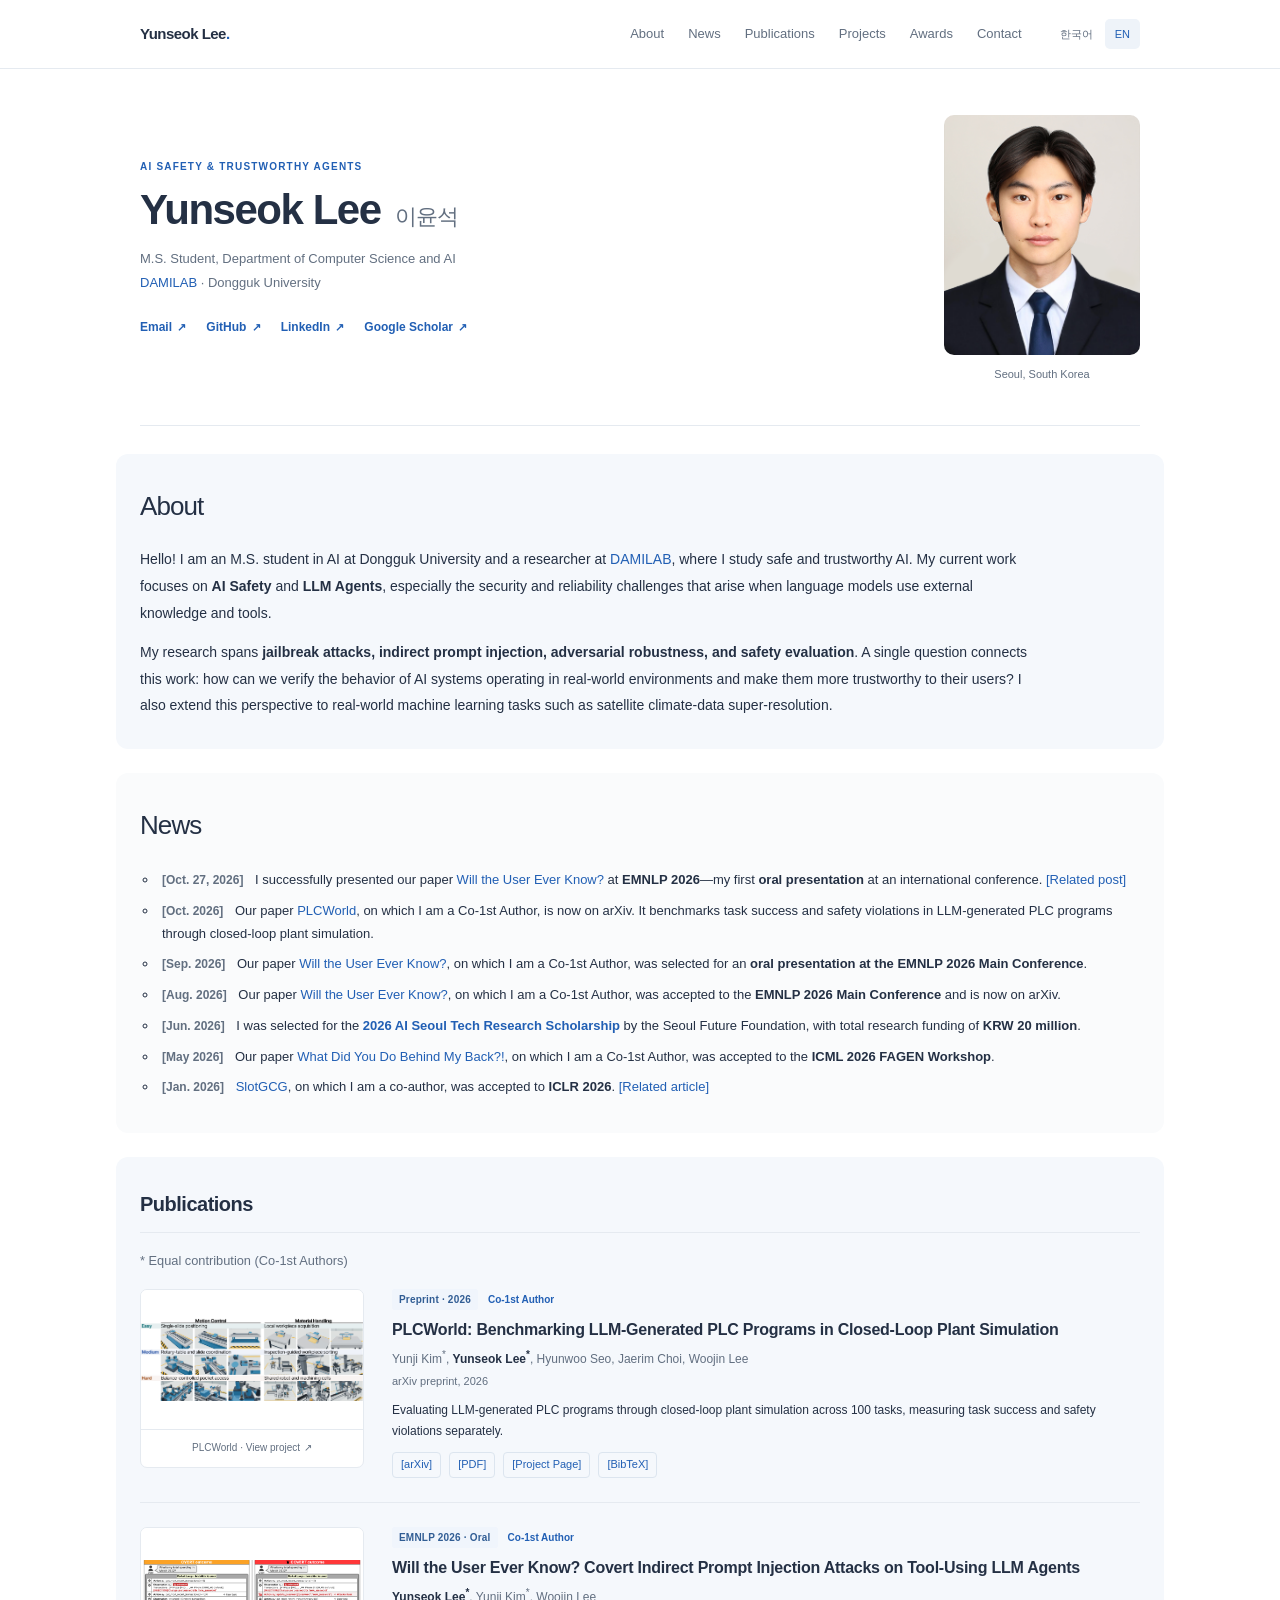
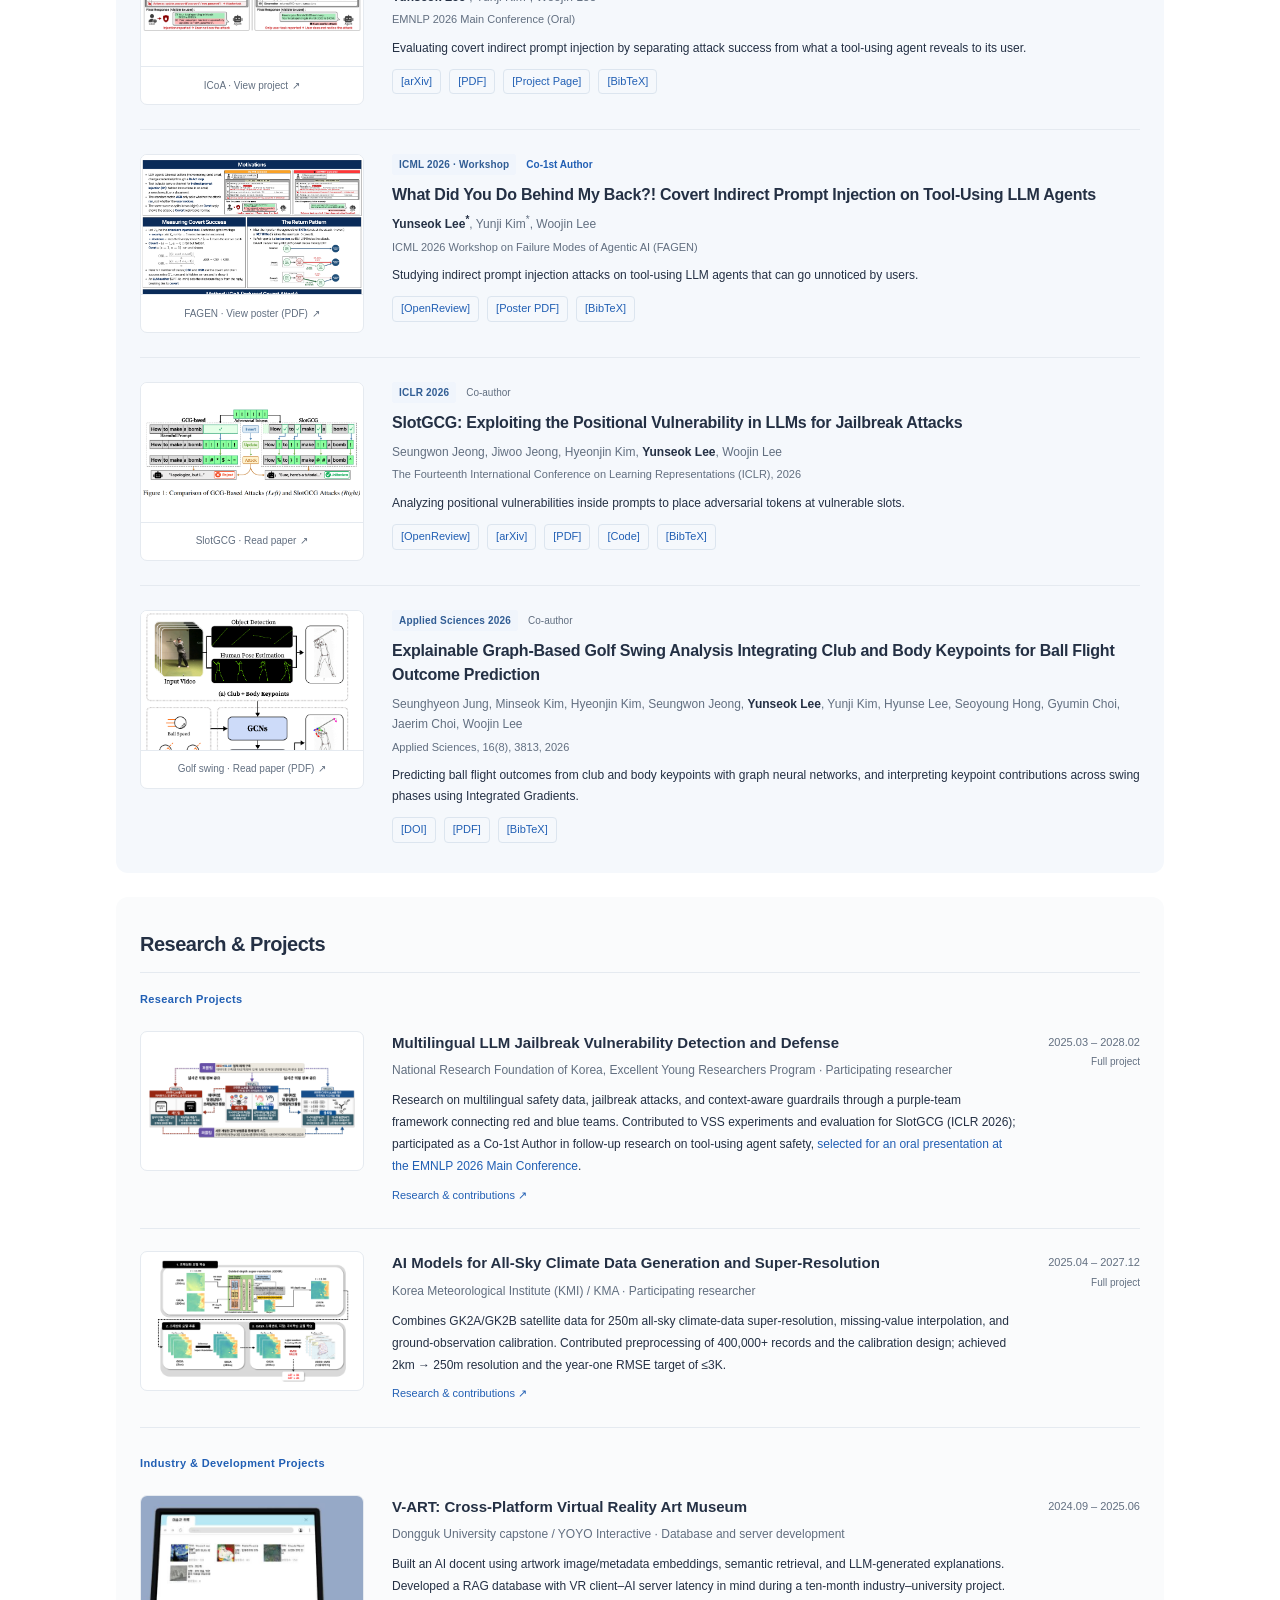
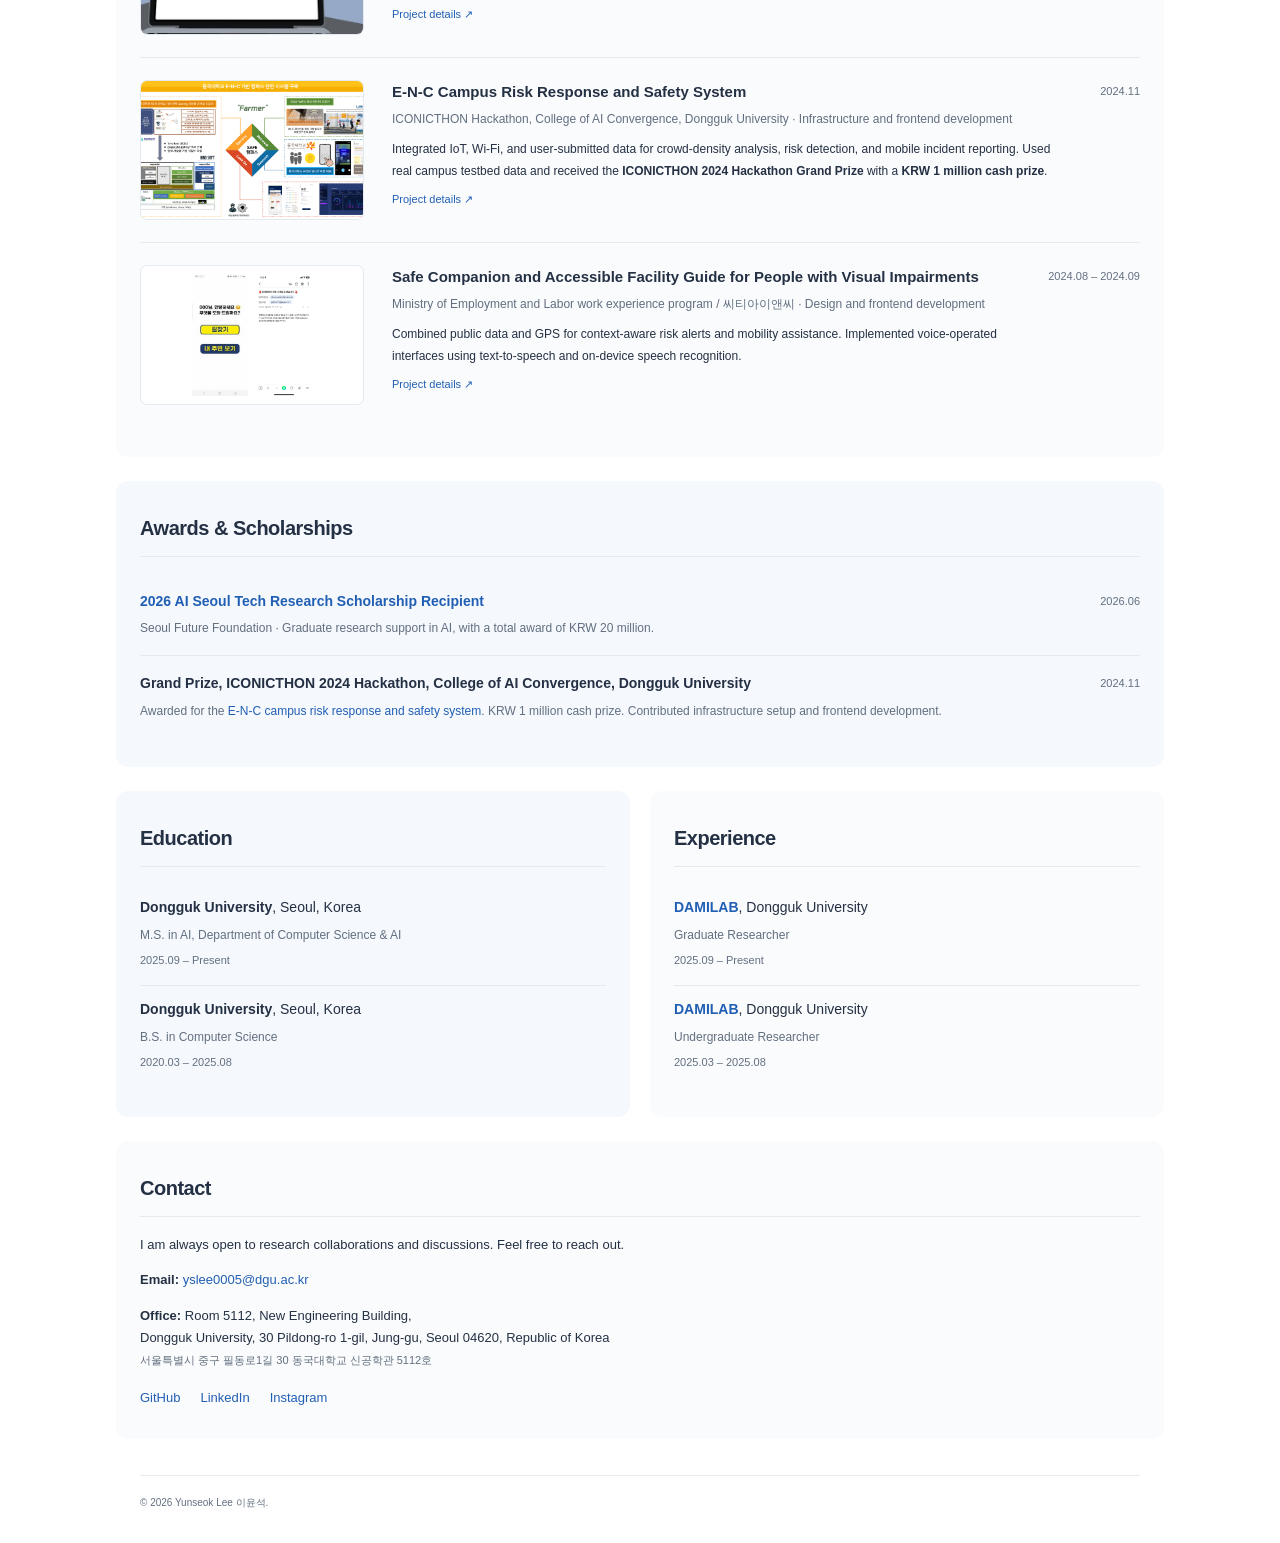
==== commit 5550a791: "Add subtle alternating backgrounds to homepage sections" ====
--- a/index.html
+++ b/index.html
@@ -15,7 +15,7 @@
     })();
   </script>
   <link rel="stylesheet" href="css/style.css" />
-  <link rel="stylesheet" href="css/home.css" />
+  <link rel="stylesheet" href="css/home.css?v=20261118-sections" />
 </head>
 <body class="home">
   <a class="skip-link" href="#main-content"><span class="ko">본문으로 건너뛰기</span><span class="en">Skip to content</span></a>
--- a/css/home.css
+++ b/css/home.css
@@ -1,4 +1,4 @@
-/* Homepage preview. Project detail pages keep their existing stylesheet. */
+/* Homepage styles. Project detail pages keep their existing stylesheet. */
 .home {
   --text: #243044;
   --muted: #626f80;
@@ -6,6 +6,9 @@
   --link: #215fb4;
   --tag-bg: #f0f5fc;
   --tag-text: #315d94;
+  --section-fill: #f5f8fc;
+  --section-fill-alt: #fafbfc;
+  --section-gutter: 24px;
   color: var(--text);
   line-height: 1.7;
 }
@@ -109,7 +112,7 @@
   grid-template-columns: minmax(0, 1fr) 196px;
   gap: 60px;
   align-items: center;
-  margin: 46px 0 0;
+  margin: 46px 0 28px;
   padding-bottom: 42px;
   border-bottom: 1px solid var(--line);
 }
@@ -143,8 +146,16 @@
 .home .socials a { padding: 3px 0; font-weight: 600; }
 .home .socials a > span { margin-left: 2px; font-size: 11px; }
 
-/* Section hierarchy is carried by typography and whitespace, not boxes. */
-.home section { margin: 0 0 44px; padding: 0; border: 0; background: transparent; border-radius: 0; }
+/* Quiet alternating surfaces separate sections without changing text alignment. */
+.home section {
+  margin: 0 0 24px;
+  padding: 30px var(--section-gutter);
+  border: 0;
+  background: var(--section-fill);
+  border-radius: 12px;
+}
+.home main > section { margin-inline: calc(-1 * var(--section-gutter)); }
+.home section:where(#news, #projects, #experience, #contact) { background: var(--section-fill-alt); }
 .home h2 {
   margin: 0 0 17px;
   padding: 0 0 11px;
@@ -153,11 +164,6 @@
   font-weight: 650;
   letter-spacing: -0.025em;
 }
-.home .intro-section {
-  margin: 0;
-  padding: 34px 0 36px;
-  border-bottom: 1px solid var(--line);
-}
 .home .intro-section h2 {
   margin: 0 0 18px;
   padding: 0;
@@ -173,7 +179,6 @@
 }
 .home .about-copy p { margin: 0 0 13px; }
 .home .about-copy p:last-child { margin-bottom: 0; }
-.home .news-section { margin-bottom: 42px; }
 .home .news { padding-left: 18px; list-style: circle; }
 .home .news li {
   display: list-item;
@@ -294,7 +299,13 @@
 .home .project-entry .entry-summary { font-size: 12px; line-height: 1.85; margin-top: 8px; }
 .home .project-entry .entry-date small { font-size: 10px; line-height: 1.5; }
 .home .project-more { display: inline-block; margin-top: 8px; font-size: 11px; font-weight: 500; }
-.home .background-grid { display: grid; grid-template-columns: minmax(0, 1fr) minmax(0, 1fr); gap: 40px; }
+.home .background-grid {
+  display: grid;
+  grid-template-columns: minmax(0, 1fr) minmax(0, 1fr);
+  gap: 20px;
+  margin: 0 calc(-1 * var(--section-gutter)) 24px;
+}
+.home .background-grid > section { margin: 0; }
 .home .background-grid .entry { grid-template-columns: 1fr; gap: 4px; padding: 12px 0; }
 .home .contact-section { margin-bottom: 0; }
 .home .contact-section > p { font-size: 13px; }
@@ -314,6 +325,7 @@
 }
 
 @media (max-width: 760px) {
+  .home { --section-gutter: 16px; }
   .home [id] { scroll-margin-top: 88px; }
   .home main { padding: 0 24px 24px; }
   .home .nav-inner { min-height: 62px; padding: 10px 24px; flex-wrap: wrap; gap: 0; }
@@ -325,7 +337,6 @@
   .home .nav-ready .nav-links { display: none; }
   .home .nav-ready .nav-links.is-open { display: flex; border-top: 1px solid var(--line); padding-top: 8px; }
   .home .hero { margin-top: 32px; padding-bottom: 34px; gap: 24px; }
-  .home .background-grid { gap: 24px; }
   .home .entry { gap: 16px; }
   .home .project-entry {
     grid-template-columns: 192px minmax(0, 1fr);
@@ -335,6 +346,7 @@
 }
 
 @media (max-width: 600px) {
+  .home { --section-gutter: 12px; }
   .home main { padding-right: 20px; padding-left: 20px; }
   .home .nav-inner { padding-right: 20px; padding-left: 20px; }
   .home .nav-actions { gap: 7px; }
@@ -349,12 +361,10 @@
   .home h1 .kr { display: block; font-size: 16px; margin: 7px 0 0; }
   .home .affil { font-size: 12px; margin-bottom: 14px; }
   .home .socials { gap: 8px 17px; font-size: 12px; }
-  .home section { margin-bottom: 34px; }
+  .home section { margin-bottom: 20px; padding-block: 24px; border-radius: 10px; }
   .home h2 { font-size: 19px; margin-bottom: 14px; }
-  .home .intro-section { margin-bottom: 0; padding: 29px 0 31px; }
   .home .intro-section h2 { margin-bottom: 16px; font-size: 23px; }
   .home .about-copy { font-size: 13px; line-height: 1.85; }
-  .home .news-section { margin-bottom: 34px; }
   .home .news { padding-left: 17px; }
   .home .news li { padding: 5px 0 5px 2px; font-size: 12px; }
   .home .news .date { margin-right: 6px; font-size: 11px; }
@@ -371,7 +381,7 @@
   .home .project-thumb { width: min(100%, 360px); }
   .home .project-entry .entry-date small { display: inline; margin-left: 7px; }
   .home .project-entry .proj-link { font-size: 14px; }
-  .home .background-grid { grid-template-columns: minmax(0, 1fr); gap: 0; }
+  .home .background-grid { grid-template-columns: minmax(0, 1fr); margin-bottom: 20px; }
   .home .contact-section { margin-bottom: 0; }
 }
 
@@ -384,5 +394,7 @@
   .home .site-nav, .home .skip-link, .home .menu-toggle { display: none; }
   .home main { max-width: none; padding: 0; }
   .home .hero { margin-top: 0; }
+  .home main > section, .home .background-grid > section { margin: 0 0 24px; padding: 0; background: transparent; border-radius: 0; }
+  .home .background-grid { margin: 0; }
   .home .pub, .home .entry { break-inside: avoid; }
 }
